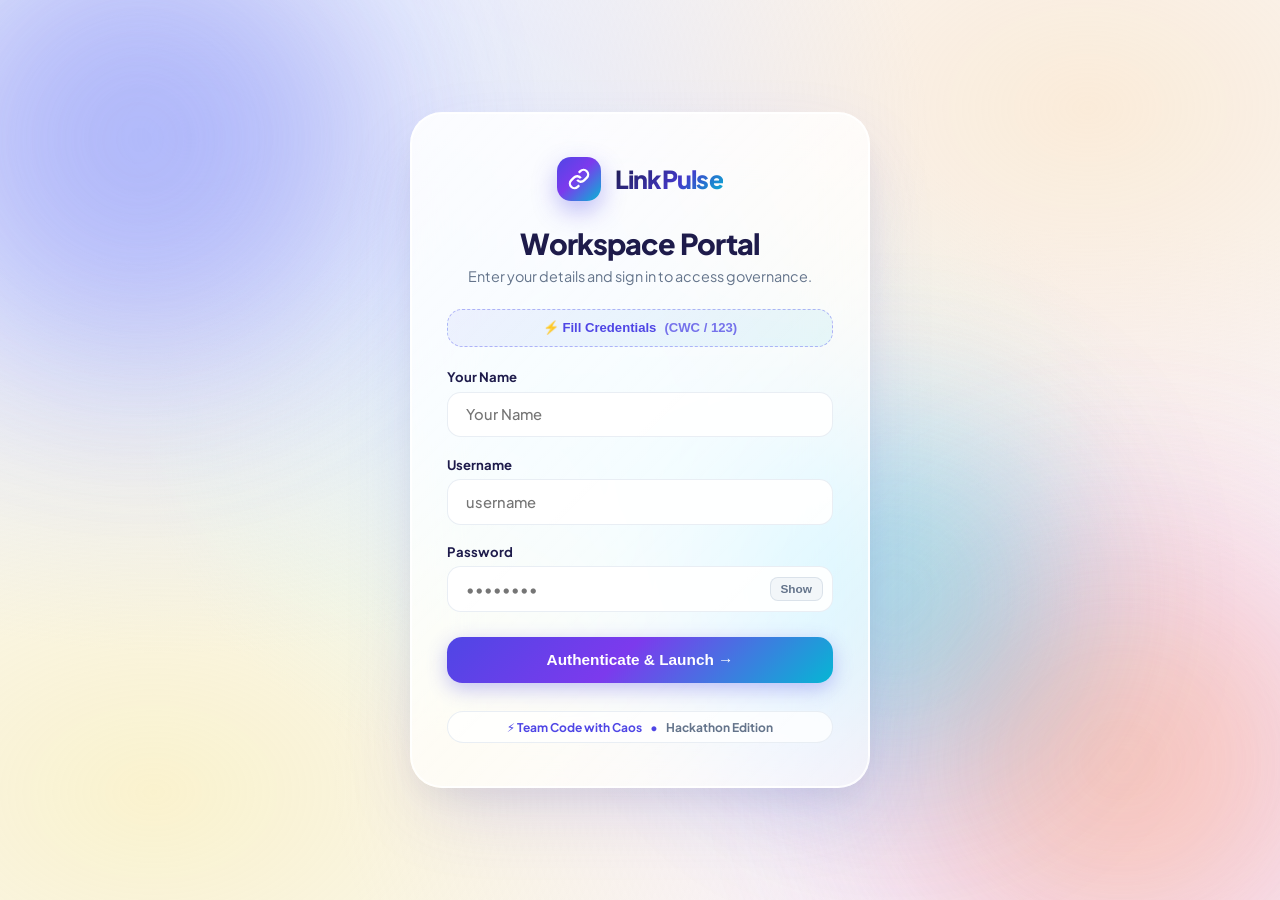
==== frontend/login.html @ be412cf8 "Add files via upload" ====
<!DOCTYPE html>
<html lang="en">
<head>
  <meta charset="UTF-8" />
  <meta name="viewport" content="width=device-width, initial-scale=1.0" />
  <title>Sign In — LinkPulse</title>
  <link rel="preconnect" href="https://fonts.googleapis.com">
  <link rel="preconnect" href="https://fonts.gstatic.com" crossorigin>
  <link href="https://fonts.googleapis.com/css2?family=Plus+Jakarta+Sans:wght@400;500;600;700;800&display=swap" rel="stylesheet">
  
  <style>
    :root {
      --font: 'Plus Jakarta Sans', system-ui, -apple-system, BlinkMacSystemFont, 'Segoe UI', Roboto, sans-serif;
      --bg-base: #f8fafc;
      --text-main: #0f172a;
      --text-title: #1e1b4b;
      --text-muted: #64748b;
      --text-light: #94a3b8;
      
      /* Vibrant Gradients */
      --grad-primary: linear-gradient(135deg, #4f46e5 0%, #7c3aed 45%, #06b6d4 100%);
      --grad-primary-hover: linear-gradient(135deg, #4338ca 0%, #6d28d9 45%, #0891b2 100%);
      --grad-surface: linear-gradient(135deg, rgba(255, 255, 255, 0.88) 0%, rgba(255, 255, 255, 0.65) 100%);
      --grad-text: linear-gradient(135deg, #1e1b4b 0%, #4338ca 60%, #06b6d4 100%);
      --grad-pill: linear-gradient(135deg, rgba(99, 102, 241, 0.08) 0%, rgba(6, 182, 212, 0.08) 100%);
      
      /* Glassmorphism */
      --glass-border: rgba(255, 255, 255, 0.85);
      --glass-border-subtle: rgba(226, 232, 240, 0.75);
      --glass-shadow: 
        0 30px 80px -15px rgba(79, 70, 229, 0.18),
        0 15px 35px -5px rgba(15, 23, 42, 0.06),
        0 0 0 1px rgba(255, 255, 255, 0.9) inset;
    }

    * { 
      box-sizing: border-box; 
      margin: 0; 
      padding: 0; 
      -webkit-font-smoothing: antialiased;
    }
    
    body {
      font-family: var(--font);
      min-height: 100vh;
      min-height: 100dvh;
      display: flex;
      align-items: center;
      justify-content: center;
      background-color: var(--bg-base);
      overflow-x: hidden;
      overflow-y: auto;
      position: relative;
      padding: 1.5rem;
    }

    /* Background */
    body::before {
      content: "";
      position: fixed;
      inset: 0;
      background-image: 
        radial-gradient(at 15% 15%, rgba(199, 210, 254, 0.55) 0px, transparent 48%),
        radial-gradient(at 85% 12%, rgba(254, 215, 170, 0.42) 0px, transparent 45%),
        radial-gradient(at 50% 50%, rgba(207, 250, 254, 0.45) 0px, transparent 55%),
        radial-gradient(at 88% 85%, rgba(244, 214, 248, 0.45) 0px, transparent 50%),
        radial-gradient(at 12% 88%, rgba(253, 230, 138, 0.4) 0px, transparent 48%);
      pointer-events: none;
      z-index: 0;
    }

    /* Spheres */
    .ambient-sphere {
      position: fixed;
      border-radius: 50%;
      filter: blur(85px);
      pointer-events: none;
      z-index: 2;
      opacity: 0.7;
      transition: transform 0.3s cubic-bezier(0.16, 1, 0.3, 1);
      will-change: transform;
    }
    .sphere-1 { width: 480px; height: 480px; background: radial-gradient(circle, rgba(129, 140, 248, 0.85) 0%, rgba(99, 102, 241, 0.35) 70%, transparent 100%); top: -100px; left: -100px; }
    .sphere-2 { width: 520px; height: 520px; background: radial-gradient(circle, rgba(251, 146, 60, 0.65) 0%, rgba(244, 114, 182, 0.3) 70%, transparent 100%); bottom: -120px; right: -100px; }
    .sphere-3 { width: 380px; height: 380px; background: radial-gradient(circle, rgba(45, 212, 191, 0.7) 0%, rgba(59, 130, 246, 0.3) 70%, transparent 100%); top: 45%; left: 55%; }

    /* Glass Card */
    .login-card {
      position: relative;
      width: 100%;
      max-width: 460px;
      margin: auto;
      background: var(--grad-surface);
      backdrop-filter: blur(32px) saturate(200%);
      -webkit-backdrop-filter: blur(32px) saturate(200%);
      border: 1px solid var(--glass-border);
      border-radius: 2rem;
      box-shadow: var(--glass-shadow);
      padding: 2.75rem 2.25rem;
      z-index: 10;
      transition: transform 0.28s cubic-bezier(0.16, 1, 0.3, 1), box-shadow 0.28s cubic-bezier(0.16, 1, 0.3, 1), opacity 0.3s ease;
      overflow: hidden;
    }

    .login-card.shake {
      animation: shake 0.42s cubic-bezier(0.36, 0.07, 0.19, 0.97) both;
    }
    @keyframes shake {
      10%, 90% { transform: translate3d(-3px, 0, 0); }
      20%, 80% { transform: translate3d(5px, 0, 0); }
      30%, 50%, 70% { transform: translate3d(-7px, 0, 0); }
      40%, 60% { transform: translate3d(7px, 0, 0); }
    }

    .brand-row {
      display: flex;
      align-items: center;
      justify-content: center;
      gap: 0.85rem;
      margin-bottom: 1.5rem;
    }

    .brand-icon {
      width: 44px;
      height: 44px;
      background: var(--grad-primary);
      border-radius: 14px;
      display: flex;
      align-items: center;
      justify-content: center;
      color: #ffffff;
      box-shadow: 0 10px 24px rgba(79, 70, 229, 0.35);
    }
    .brand-icon svg { width: 22px; height: 22px; }

    .brand-title {
      font-size: 1.55rem;
      font-weight: 800;
      letter-spacing: -0.03em;
      background: var(--grad-text);
      -webkit-background-clip: text;
      -webkit-text-fill-color: transparent;
    }

    .login-title {
      font-size: 1.8rem;
      font-weight: 800;
      color: var(--text-title);
      text-align: center;
      letter-spacing: -0.03em;
    }
    
    .login-sub {
      text-align: center;
      font-size: 0.9rem;
      color: var(--text-muted);
      margin: 0.35rem 0 1.5rem;
    }

    .quick-fill-btn {
      display: inline-flex;
      align-items: center;
      justify-content: center;
      gap: 0.5rem;
      width: 100%;
      padding: 0.65rem 1rem;
      margin-bottom: 1.35rem;
      background: var(--grad-pill);
      border: 1px dashed rgba(99, 102, 241, 0.45);
      border-radius: 0.95rem;
      color: #4f46e5;
      font-size: 0.82rem;
      font-weight: 700;
      cursor: pointer;
      transition: all 0.22s ease;
    }
    .quick-fill-btn:hover {
      background: rgba(99, 102, 241, 0.12);
      border-color: #6366f1;
    }

    .field-group {
      display: flex;
      flex-direction: column;
      gap: 0.4rem;
      margin-bottom: 1.15rem;
      text-align: left;
    }
    .field-group label {
      font-size: 0.82rem;
      font-weight: 700;
      color: var(--text-title);
    }

    .glass-input {
      width: 100%;
      padding: 0.8rem 1.1rem;
      border-radius: 0.85rem;
      background: rgba(255, 255, 255, 0.92);
      border: 1.5px solid var(--glass-border-subtle);
      color: var(--text-main);
      font-size: 0.92rem;
      font-weight: 500;
      outline: none;
      font-family: inherit;
      transition: all 0.2s ease;
    }
    .glass-input:focus {
      border-color: #6366f1;
      background: #ffffff;
      box-shadow: 0 0 0 3px rgba(99, 102, 241, 0.15);
    }

    .pass-wrap { position: relative; display: flex; align-items: center; }
    .pass-wrap .glass-input { padding-right: 4.25rem; }
    .toggle-pass {
      position: absolute;
      right: 0.65rem;
      top: 50%;
      transform: translateY(-50%);
      background: rgba(241, 245, 249, 0.9);
      border: 1px solid rgba(203, 213, 225, 0.6);
      border-radius: 0.5rem;
      color: var(--text-muted);
      cursor: pointer;
      font-size: 0.74rem;
      font-weight: 700;
      padding: 0.25rem 0.6rem;
    }

    .btn-submit {
      width: 100%;
      padding: 0.9rem 1.5rem;
      border-radius: 0.95rem;
      background: var(--grad-primary);
      color: #ffffff;
      font-size: 0.96rem;
      font-weight: 700;
      border: none;
      cursor: pointer;
      box-shadow: 0 6px 20px rgba(79, 70, 229, 0.32);
      transition: all 0.25s ease;
      margin-top: 0.4rem;
    }
    .btn-submit:hover {
      background: var(--grad-primary-hover);
      transform: translateY(-2px);
      box-shadow: 0 10px 25px rgba(79, 70, 229, 0.42);
    }

    .error-box {
      background: rgba(254, 242, 242, 0.95);
      border: 1px solid rgba(252, 165, 165, 0.85);
      color: #dc2626;
      padding: 0.65rem 1rem;
      border-radius: 0.85rem;
      font-size: 0.82rem;
      font-weight: 600;
      text-align: center;
      margin-bottom: 1.15rem;
      display: none;
    }

    .hackathon-badge {
      display: flex;
      align-items: center;
      justify-content: center;
      gap: 0.5rem;
      margin-top: 1.75rem;
      padding: 0.45rem 1rem;
      border-radius: 999px;
      background: rgba(255, 255, 255, 0.75);
      border: 1px solid var(--glass-border-subtle);
      font-size: 0.75rem;
      font-weight: 700;
      color: #4f46e5;
    }
  </style>
</head>
<body>

  <div class="ambient-sphere sphere-1" id="sphere1"></div>
  <div class="ambient-sphere sphere-2" id="sphere2"></div>
  <div class="ambient-sphere sphere-3" id="sphere3"></div>

  <div class="login-card" id="loginCard">
    <div class="brand-row">
      <div class="brand-icon">
        <svg viewBox="0 0 24 24" fill="none" stroke="currentColor" stroke-width="2.5"><path d="M10 13a5 5 0 0 0 7.54.54l3-3a5 5 0 0 0-7.07-7.07l-1.72 1.71"></path><path d="M14 11a5 5 0 0 0-7.54-.54l-3 3a5 5 0 0 0 7.07 7.07l1.71-1.71"></path></svg>
      </div>
      <span class="brand-title">LinkPulse</span>
    </div>

    <h1 class="login-title">Workspace Portal</h1>
    <p class="login-sub">Enter your details and sign in to access governance.</p>

    <button type="button" class="quick-fill-btn" id="btnQuickDemo">
      <span>⚡ Fill Credentials</span>
      <span style="opacity: 0.75;">(CWC / 123)</span>
    </button>

    <div class="error-box" id="errorBox"></div>

    <form id="loginForm">
      <!-- Full Name -->
      <div class="field-group">
        <label for="inpName">Your Name</label>
        <input type="text" id="inpName" class="glass-input" placeholder="Your Name" required />
      </div>

      <div class="field-group">
        <label for="inpUser">Username</label>
        <input type="text" id="inpUser" class="glass-input" placeholder="username" required />
      </div>

      <div class="field-group">
        <label for="inpPass">Password</label>
        <div class="pass-wrap">
          <input type="password" id="inpPass" class="glass-input" placeholder="••••••••" required />
          <button type="button" class="toggle-pass" id="btnTogglePass">Show</button>
        </div>
      </div>

      <button type="submit" class="btn-submit" id="btnSubmit">
        <span id="btnText">Authenticate & Launch →</span>
      </button>
    </form>

    <div class="hackathon-badge">
      <span>⚡ Team Code with Caos</span>
      <span>•</span>
      <span style="color: #64748b;">Hackathon Edition</span>
    </div>
  </div>

  <script>
    const $ = id => document.getElementById(id);

    // Mouse effect
    document.addEventListener('mousemove', e => {
      const x = (e.clientX / window.innerWidth - 0.5) * 35;
      const y = (e.clientY / window.innerHeight - 0.5) * 35;
      $('sphere1').style.transform = `translate(${x}px, ${y}px)`;
      $('sphere2').style.transform = `translate(${-x}px, ${-y}px)`;
      $('sphere3').style.transform = `translate(${y}px, ${-x}px)`;
    });

    // Password Toggle
    $('btnTogglePass').onclick = () => {
      const isPass = $('inpPass').type === 'password';
      $('inpPass').type = isPass ? 'text' : 'password';
      $('btnTogglePass').textContent = isPass ? 'Hide' : 'Show';
    };

    // Quick Fill Button
    $('btnQuickDemo').onclick = () => {
      $('inpName').value = 'username';
      $('inpUser').value = 'CWC';
      $('inpPass').value = '123';
      $('errorBox').style.display = 'none';
    };

    // Login Submit
    $('loginForm').onsubmit = async e => {
      e.preventDefault();
      const errBox = $('errorBox');
      const submitBtn = $('btnSubmit');
      const btnText = $('btnText');
      const card = $('loginCard');

      errBox.style.display = 'none';
      submitBtn.disabled = true;
      btnText.textContent = 'Verifying credentials...';

      const enteredName = $('inpName').value.trim() || 'Admin User';

      try {
        const res = await fetch('/api/login', {
          method: 'POST',
          headers: { 'Content-Type': 'application/json' },
          body: JSON.stringify({
            username: $('inpUser').value.trim(),
            password: $('inpPass').value.trim()
          })
        });

        const json = await res.json().catch(() => null);
        if (!res.ok) throw new Error(json?.error?.message || 'Authentication failed.');

        // Save User Details & set Role Admin
        localStorage.setItem('lp_admin_name', enteredName);
        localStorage.setItem('lp_admin_role', 'Admin');

        btnText.textContent = 'Launching Workspace ✓';
        card.style.transform = 'scale(0.96)';
        card.style.opacity = '0.7';
        window.location.href = '/';
      } catch (err) {
        errBox.textContent = err.message;
        errBox.style.display = 'block';

        card.classList.remove('shake');
        void card.offsetWidth;
        card.classList.add('shake');

        submitBtn.disabled = false;
        btnText.textContent = 'Authenticate & Launch →';
      }
    };
  </script>
</body>
</html>
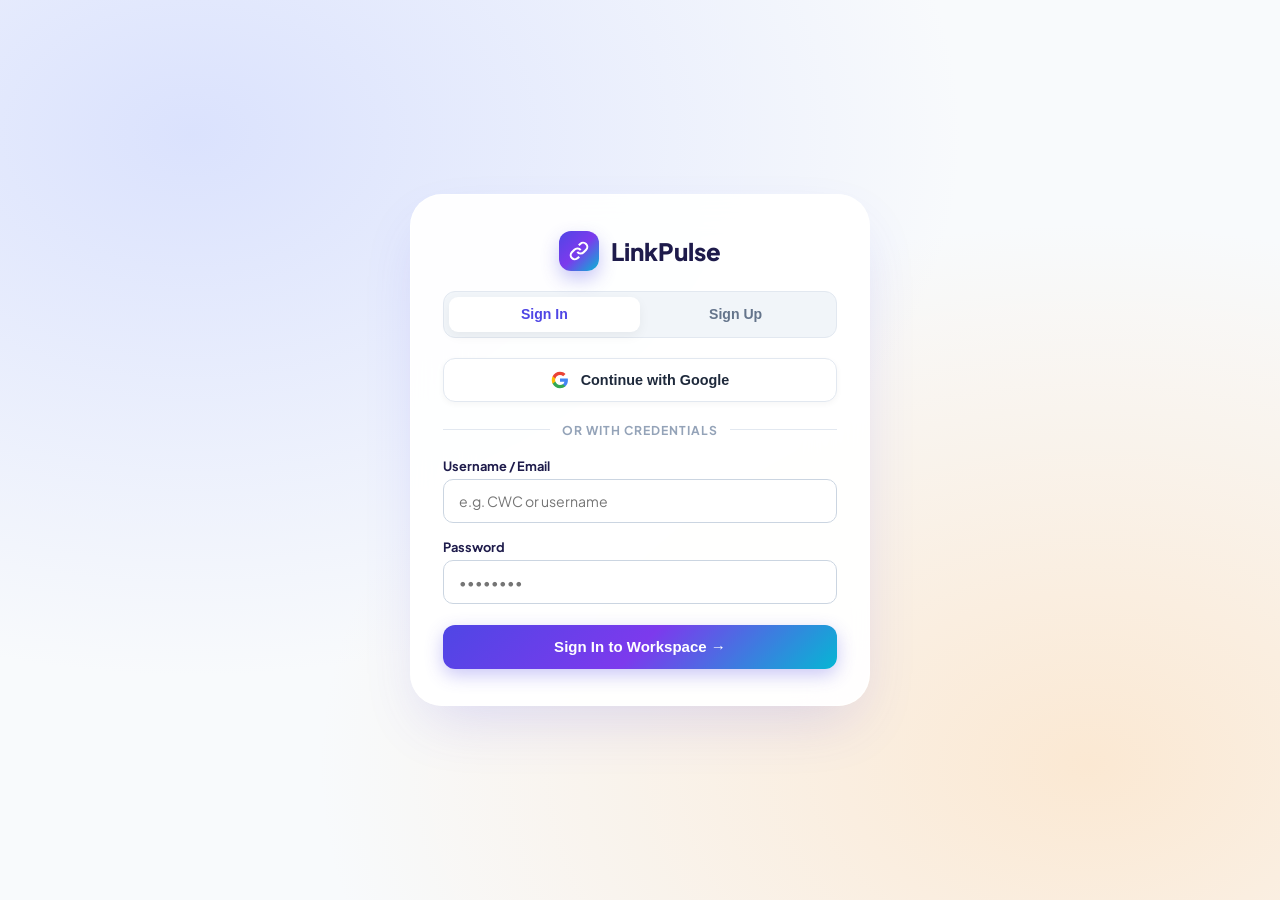
==== commit 1b26dc67: "Update login.html" ====
--- a/frontend/login.html
+++ b/frontend/login.html
@@ -3,410 +3,427 @@
 <head>
   <meta charset="UTF-8" />
   <meta name="viewport" content="width=device-width, initial-scale=1.0" />
-  <title>Sign In — LinkPulse</title>
+  <title>Portal Access — LinkPulse</title>
   <link rel="preconnect" href="https://fonts.googleapis.com">
   <link rel="preconnect" href="https://fonts.gstatic.com" crossorigin>
   <link href="https://fonts.googleapis.com/css2?family=Plus+Jakarta+Sans:wght@400;500;600;700;800&display=swap" rel="stylesheet">
   
   <style>
     :root {
-      --font: 'Plus Jakarta Sans', system-ui, -apple-system, BlinkMacSystemFont, 'Segoe UI', Roboto, sans-serif;
+      --font: 'Plus Jakarta Sans', system-ui, -apple-system, sans-serif;
       --bg-base: #f8fafc;
       --text-main: #0f172a;
       --text-title: #1e1b4b;
       --text-muted: #64748b;
-      --text-light: #94a3b8;
       
-      /* Vibrant Gradients */
-      --grad-primary: linear-gradient(135deg, #4f46e5 0%, #7c3aed 45%, #06b6d4 100%);
-      --grad-primary-hover: linear-gradient(135deg, #4338ca 0%, #6d28d9 45%, #0891b2 100%);
-      --grad-surface: linear-gradient(135deg, rgba(255, 255, 255, 0.88) 0%, rgba(255, 255, 255, 0.65) 100%);
-      --grad-text: linear-gradient(135deg, #1e1b4b 0%, #4338ca 60%, #06b6d4 100%);
-      --grad-pill: linear-gradient(135deg, rgba(99, 102, 241, 0.08) 0%, rgba(6, 182, 212, 0.08) 100%);
-      
-      /* Glassmorphism */
-      --glass-border: rgba(255, 255, 255, 0.85);
-      --glass-border-subtle: rgba(226, 232, 240, 0.75);
-      --glass-shadow: 
-        0 30px 80px -15px rgba(79, 70, 229, 0.18),
-        0 15px 35px -5px rgba(15, 23, 42, 0.06),
-        0 0 0 1px rgba(255, 255, 255, 0.9) inset;
-    }
-
-    * { 
-      box-sizing: border-box; 
-      margin: 0; 
-      padding: 0; 
-      -webkit-font-smoothing: antialiased;
-    }
+      --grad-primary: linear-gradient(135deg, #4f46e5 0%, #7c3aed 50%, #06b6d4 100%);
+      --grad-primary-hover: linear-gradient(135deg, #4338ca 0%, #6d28d9 50%, #0891b2 100%);
+      --grad-surface: rgba(255, 255, 255, 0.94);
+      --glass-border: rgba(255, 255, 255, 0.9);
+      --glass-shadow: 0 25px 60px -15px rgba(79, 70, 229, 0.18);
+    }
+
+    * { box-sizing: border-box; margin: 0; padding: 0; }
     
     body {
       font-family: var(--font);
       min-height: 100vh;
-      min-height: 100dvh;
       display: flex;
       align-items: center;
       justify-content: center;
       background-color: var(--bg-base);
-      overflow-x: hidden;
-      overflow-y: auto;
-      position: relative;
+      background-image: 
+        radial-gradient(at 15% 15%, rgba(199, 210, 254, 0.6) 0px, transparent 50%),
+        radial-gradient(at 85% 85%, rgba(254, 215, 170, 0.5) 0px, transparent 50%);
       padding: 1.5rem;
     }
 
-    /* Background */
-    body::before {
-      content: "";
-      position: fixed;
-      inset: 0;
-      background-image: 
-        radial-gradient(at 15% 15%, rgba(199, 210, 254, 0.55) 0px, transparent 48%),
-        radial-gradient(at 85% 12%, rgba(254, 215, 170, 0.42) 0px, transparent 45%),
-        radial-gradient(at 50% 50%, rgba(207, 250, 254, 0.45) 0px, transparent 55%),
-        radial-gradient(at 88% 85%, rgba(244, 214, 248, 0.45) 0px, transparent 50%),
-        radial-gradient(at 12% 88%, rgba(253, 230, 138, 0.4) 0px, transparent 48%);
-      pointer-events: none;
-      z-index: 0;
-    }
-
-    /* Spheres */
-    .ambient-sphere {
-      position: fixed;
-      border-radius: 50%;
-      filter: blur(85px);
-      pointer-events: none;
-      z-index: 2;
-      opacity: 0.7;
-      transition: transform 0.3s cubic-bezier(0.16, 1, 0.3, 1);
-      will-change: transform;
-    }
-    .sphere-1 { width: 480px; height: 480px; background: radial-gradient(circle, rgba(129, 140, 248, 0.85) 0%, rgba(99, 102, 241, 0.35) 70%, transparent 100%); top: -100px; left: -100px; }
-    .sphere-2 { width: 520px; height: 520px; background: radial-gradient(circle, rgba(251, 146, 60, 0.65) 0%, rgba(244, 114, 182, 0.3) 70%, transparent 100%); bottom: -120px; right: -100px; }
-    .sphere-3 { width: 380px; height: 380px; background: radial-gradient(circle, rgba(45, 212, 191, 0.7) 0%, rgba(59, 130, 246, 0.3) 70%, transparent 100%); top: 45%; left: 55%; }
-
-    /* Glass Card */
     .login-card {
-      position: relative;
       width: 100%;
       max-width: 460px;
-      margin: auto;
       background: var(--grad-surface);
-      backdrop-filter: blur(32px) saturate(200%);
-      -webkit-backdrop-filter: blur(32px) saturate(200%);
+      backdrop-filter: blur(28px);
       border: 1px solid var(--glass-border);
       border-radius: 2rem;
       box-shadow: var(--glass-shadow);
-      padding: 2.75rem 2.25rem;
+      padding: 2.25rem 2rem;
       z-index: 10;
-      transition: transform 0.28s cubic-bezier(0.16, 1, 0.3, 1), box-shadow 0.28s cubic-bezier(0.16, 1, 0.3, 1), opacity 0.3s ease;
-      overflow: hidden;
-    }
-
-    .login-card.shake {
-      animation: shake 0.42s cubic-bezier(0.36, 0.07, 0.19, 0.97) both;
-    }
-    @keyframes shake {
-      10%, 90% { transform: translate3d(-3px, 0, 0); }
-      20%, 80% { transform: translate3d(5px, 0, 0); }
-      30%, 50%, 70% { transform: translate3d(-7px, 0, 0); }
-      40%, 60% { transform: translate3d(7px, 0, 0); }
     }
 
     .brand-row {
       display: flex;
       align-items: center;
       justify-content: center;
-      gap: 0.85rem;
-      margin-bottom: 1.5rem;
-    }
-
+      gap: 0.75rem;
+      margin-bottom: 1.25rem;
+    }
     .brand-icon {
-      width: 44px;
-      height: 44px;
+      width: 40px;
+      height: 40px;
       background: var(--grad-primary);
-      border-radius: 14px;
+      border-radius: 12px;
       display: flex;
       align-items: center;
       justify-content: center;
-      color: #ffffff;
-      box-shadow: 0 10px 24px rgba(79, 70, 229, 0.35);
-    }
-    .brand-icon svg { width: 22px; height: 22px; }
-
+      color: #fff;
+      box-shadow: 0 8px 18px rgba(79, 70, 229, 0.3);
+    }
     .brand-title {
-      font-size: 1.55rem;
-      font-weight: 800;
-      letter-spacing: -0.03em;
-      background: var(--grad-text);
-      -webkit-background-clip: text;
-      -webkit-text-fill-color: transparent;
-    }
-
-    .login-title {
-      font-size: 1.8rem;
+      font-size: 1.5rem;
       font-weight: 800;
       color: var(--text-title);
-      text-align: center;
-      letter-spacing: -0.03em;
-    }
-    
-    .login-sub {
-      text-align: center;
-      font-size: 0.9rem;
+    }
+
+    /* Auth Switch Tabs */
+    .auth-tab-switch {
+      display: flex;
+      background: #f1f5f9;
+      padding: 0.3rem;
+      border-radius: 12px;
+      margin-bottom: 1.25rem;
+      border: 1px solid #e2e8f0;
+    }
+    .auth-tab-btn {
+      flex: 1;
+      padding: 0.6rem;
+      border: none;
+      background: transparent;
+      font-size: 0.88rem;
+      font-weight: 700;
       color: var(--text-muted);
-      margin: 0.35rem 0 1.5rem;
-    }
-
-    .quick-fill-btn {
-      display: inline-flex;
+      border-radius: 9px;
+      cursor: pointer;
+      transition: all 0.2s ease;
+    }
+    .auth-tab-btn.active {
+      background: #ffffff;
+      color: #4f46e5;
+      box-shadow: 0 4px 12px rgba(0, 0, 0, 0.05);
+    }
+
+    /* Google Button */
+    .btn-google {
+      width: 100%;
+      display: flex;
       align-items: center;
       justify-content: center;
-      gap: 0.5rem;
-      width: 100%;
-      padding: 0.65rem 1rem;
-      margin-bottom: 1.35rem;
-      background: var(--grad-pill);
-      border: 1px dashed rgba(99, 102, 241, 0.45);
-      border-radius: 0.95rem;
-      color: #4f46e5;
-      font-size: 0.82rem;
+      gap: 0.75rem;
+      padding: 0.75rem;
+      border-radius: 12px;
+      background: #ffffff;
+      border: 1.5px solid #e2e8f0;
+      color: #1e293b;
+      font-size: 0.9rem;
       font-weight: 700;
       cursor: pointer;
-      transition: all 0.22s ease;
-    }
-    .quick-fill-btn:hover {
-      background: rgba(99, 102, 241, 0.12);
-      border-color: #6366f1;
+      box-shadow: 0 2px 6px rgba(0, 0, 0, 0.04);
+      transition: all 0.2s ease;
+      margin-bottom: 1.25rem;
+    }
+    .btn-google:hover {
+      background: #f8fafc;
+      border-color: #cbd5e1;
+      transform: translateY(-1px);
+    }
+
+    .or-divider {
+      display: flex;
+      align-items: center;
+      text-align: center;
+      color: #94a3b8;
+      font-size: 0.76rem;
+      font-weight: 700;
+      text-transform: uppercase;
+      letter-spacing: 0.08em;
+      margin-bottom: 1.25rem;
+    }
+    .or-divider::before, .or-divider::after {
+      content: '';
+      flex: 1;
+      border-bottom: 1px solid #e2e8f0;
+    }
+    .or-divider span { padding: 0 0.75rem; }
+
+    .form-grid-two {
+      display: grid;
+      grid-template-columns: 1fr 1fr;
+      gap: 0.75rem;
     }
 
     .field-group {
       display: flex;
       flex-direction: column;
-      gap: 0.4rem;
-      margin-bottom: 1.15rem;
+      gap: 0.35rem;
+      margin-bottom: 0.95rem;
       text-align: left;
     }
     .field-group label {
-      font-size: 0.82rem;
+      font-size: 0.8rem;
       font-weight: 700;
       color: var(--text-title);
     }
 
     .glass-input {
       width: 100%;
-      padding: 0.8rem 1.1rem;
-      border-radius: 0.85rem;
-      background: rgba(255, 255, 255, 0.92);
-      border: 1.5px solid var(--glass-border-subtle);
+      padding: 0.75rem 0.95rem;
+      border-radius: 10px;
+      background: #ffffff;
+      border: 1.5px solid #cbd5e1;
       color: var(--text-main);
-      font-size: 0.92rem;
-      font-weight: 500;
+      font-size: 0.88rem;
+      font-family: inherit;
       outline: none;
-      font-family: inherit;
       transition: all 0.2s ease;
     }
     .glass-input:focus {
       border-color: #6366f1;
-      background: #ffffff;
       box-shadow: 0 0 0 3px rgba(99, 102, 241, 0.15);
-    }
-
-    .pass-wrap { position: relative; display: flex; align-items: center; }
-    .pass-wrap .glass-input { padding-right: 4.25rem; }
-    .toggle-pass {
-      position: absolute;
-      right: 0.65rem;
-      top: 50%;
-      transform: translateY(-50%);
-      background: rgba(241, 245, 249, 0.9);
-      border: 1px solid rgba(203, 213, 225, 0.6);
-      border-radius: 0.5rem;
-      color: var(--text-muted);
-      cursor: pointer;
-      font-size: 0.74rem;
-      font-weight: 700;
-      padding: 0.25rem 0.6rem;
     }
 
     .btn-submit {
       width: 100%;
-      padding: 0.9rem 1.5rem;
-      border-radius: 0.95rem;
+      padding: 0.85rem;
+      border-radius: 12px;
       background: var(--grad-primary);
       color: #ffffff;
-      font-size: 0.96rem;
+      font-size: 0.94rem;
       font-weight: 700;
       border: none;
       cursor: pointer;
-      box-shadow: 0 6px 20px rgba(79, 70, 229, 0.32);
-      transition: all 0.25s ease;
-      margin-top: 0.4rem;
+      box-shadow: 0 6px 18px rgba(79, 70, 229, 0.3);
+      transition: all 0.2s ease;
+      margin-top: 0.35rem;
     }
     .btn-submit:hover {
       background: var(--grad-primary-hover);
-      transform: translateY(-2px);
-      box-shadow: 0 10px 25px rgba(79, 70, 229, 0.42);
+      transform: translateY(-1px);
     }
 
     .error-box {
-      background: rgba(254, 242, 242, 0.95);
-      border: 1px solid rgba(252, 165, 165, 0.85);
+      background: #fee2e2;
+      border: 1px solid #fca5a5;
       color: #dc2626;
-      padding: 0.65rem 1rem;
-      border-radius: 0.85rem;
+      padding: 0.65rem;
+      border-radius: 10px;
       font-size: 0.82rem;
       font-weight: 600;
       text-align: center;
-      margin-bottom: 1.15rem;
+      margin-bottom: 1rem;
       display: none;
-    }
-
-    .hackathon-badge {
-      display: flex;
-      align-items: center;
-      justify-content: center;
-      gap: 0.5rem;
-      margin-top: 1.75rem;
-      padding: 0.45rem 1rem;
-      border-radius: 999px;
-      background: rgba(255, 255, 255, 0.75);
-      border: 1px solid var(--glass-border-subtle);
-      font-size: 0.75rem;
-      font-weight: 700;
-      color: #4f46e5;
     }
   </style>
 </head>
 <body>
 
-  <div class="ambient-sphere sphere-1" id="sphere1"></div>
-  <div class="ambient-sphere sphere-2" id="sphere2"></div>
-  <div class="ambient-sphere sphere-3" id="sphere3"></div>
-
-  <div class="login-card" id="loginCard">
+  <div class="login-card">
     <div class="brand-row">
       <div class="brand-icon">
-        <svg viewBox="0 0 24 24" fill="none" stroke="currentColor" stroke-width="2.5"><path d="M10 13a5 5 0 0 0 7.54.54l3-3a5 5 0 0 0-7.07-7.07l-1.72 1.71"></path><path d="M14 11a5 5 0 0 0-7.54-.54l-3 3a5 5 0 0 0 7.07 7.07l1.71-1.71"></path></svg>
+        <svg viewBox="0 0 24 24" width="20" height="20" fill="none" stroke="currentColor" stroke-width="2.5"><path d="M10 13a5 5 0 0 0 7.54.54l3-3a5 5 0 0 0-7.07-7.07l-1.72 1.71"></path><path d="M14 11a5 5 0 0 0-7.54-.54l-3 3a5 5 0 0 0 7.07 7.07l1.71-1.71"></path></svg>
       </div>
       <span class="brand-title">LinkPulse</span>
     </div>
 
-    <h1 class="login-title">Workspace Portal</h1>
-    <p class="login-sub">Enter your details and sign in to access governance.</p>
-
-    <button type="button" class="quick-fill-btn" id="btnQuickDemo">
-      <span>⚡ Fill Credentials</span>
-      <span style="opacity: 0.75;">(CWC / 123)</span>
+    <!-- Selector Tabs -->
+    <div class="auth-tab-switch">
+      <button type="button" class="auth-tab-btn active" id="tabSignIn">Sign In</button>
+      <button type="button" class="auth-tab-btn" id="tabSignUp">Sign Up</button>
+    </div>
+
+    <!-- Google OAuth Button -->
+    <button type="button" class="btn-google" id="btnGoogleAuth">
+      <svg width="18" height="18" viewBox="0 0 24 24">
+        <path fill="#4285F4" d="M22.56 12.25c0-.78-.07-1.53-.2-2.25H12v4.26h5.92c-.26 1.37-1.04 2.53-2.21 3.31v2.77h3.57c2.08-1.92 3.28-4.74 3.28-8.09z"/>
+        <path fill="#34A853" d="M12 23c2.97 0 5.46-.98 7.28-2.66l-3.57-2.77c-.98.66-2.23 1.06-3.71 1.06-2.86 0-5.29-1.93-6.16-4.53H2.18v2.84C3.99 20.53 7.7 23 12 23z"/>
+        <path fill="#FBBC05" d="M5.84 14.09c-.22-.66-.35-1.36-.35-2.09s.13-1.43.35-2.09V7.06H2.18C1.43 8.55 1 10.22 1 12s.43 3.45 1.18 4.94l2.85-2.22.81-.63z"/>
+        <path fill="#EA4335" d="M12 5.38c1.62 0 3.06.56 4.21 1.64l3.15-3.15C17.45 2.09 14.97 1 12 1 7.7 1 3.99 3.47 2.18 7.06l3.66 2.84c.87-2.6 3.3-4.52 6.16-4.52z"/>
+      </svg>
+      <span id="googleBtnText">Continue with Google</span>
     </button>
 
+    <div class="or-divider"><span>or with credentials</span></div>
+
     <div class="error-box" id="errorBox"></div>
 
-    <form id="loginForm">
-      <!-- Full Name -->
+    <!-- Sign In -->
+    <form id="signInForm">
       <div class="field-group">
-        <label for="inpName">Your Name</label>
-        <input type="text" id="inpName" class="glass-input" placeholder="Your Name" required />
+        <label for="inpLoginUser">Username / Email</label>
+        <input type="text" id="inpLoginUser" class="glass-input" placeholder="e.g. CWC or username" required />
       </div>
 
       <div class="field-group">
-        <label for="inpUser">Username</label>
-        <input type="text" id="inpUser" class="glass-input" placeholder="username" required />
-      </div>
-
+        <label for="inpLoginPass">Password</label>
+        <input type="password" id="inpLoginPass" class="glass-input" placeholder="••••••••" required />
+      </div>
+
+      <button type="submit" class="btn-submit" id="btnSignInSubmit">Sign In to Workspace →</button>
+    </form>
+
+    <!-- Sign Up -->
+    <form id="signUpForm" style="display: none;">
       <div class="field-group">
-        <label for="inpPass">Password</label>
-        <div class="pass-wrap">
-          <input type="password" id="inpPass" class="glass-input" placeholder="••••••••" required />
-          <button type="button" class="toggle-pass" id="btnTogglePass">Show</button>
+        <label for="inpRegName">Full Name *</label>
+        <input type="text" id="inpRegName" class="glass-input" placeholder="e.g. ABC" required />
+      </div>
+
+      <div class="form-grid-two">
+        <div class="field-group">
+          <label for="inpRegUser">Username *</label>
+          <input type="text" id="inpRegUser" class="glass-input" placeholder="e.g. abc" required />
         </div>
-      </div>
-
-      <button type="submit" class="btn-submit" id="btnSubmit">
-        <span id="btnText">Authenticate & Launch →</span>
-      </button>
+        <div class="field-group">
+          <label for="inpRegAge">Age</label>
+          <input type="number" id="inpRegAge" min="12" max="100" class="glass-input" placeholder="e.g. 21" />
+        </div>
+      </div>
+
+      <div class="form-grid-two">
+        <div class="field-group">
+          <label for="inpRegCountry">Country</label>
+          <select id="inpRegCountry" class="glass-input">
+            <option value="India">🇮🇳 India</option>
+            <option value="United States">🇺🇸 United States</option>
+            <option value="United Kingdom">🇬🇧 United Kingdom</option>
+            <option value="Canada">🇨🇦 Canada</option>
+            <option value="Germany">🇩🇪 Germany</option>
+            <option value="Singapore">🇸🇬 Singapore</option>
+          </select>
+        </div>
+        <div class="field-group">
+          <label for="inpRegRole">Role</label>
+          <input type="text" id="inpRegRole" class="glass-input" placeholder="e.g. Growth Lead" value="Member" />
+        </div>
+      </div>
+
+      <div class="field-group">
+        <label for="inpRegPass">Password *</label>
+        <input type="password" id="inpRegPass" class="glass-input" placeholder="Minimum 3 characters" required />
+      </div>
+
+      <button type="submit" class="btn-submit" id="btnSignUpSubmit">Create Account & Enter →</button>
     </form>
-
-    <div class="hackathon-badge">
-      <span>⚡ Team Code with Caos</span>
-      <span>•</span>
-      <span style="color: #64748b;">Hackathon Edition</span>
-    </div>
   </div>
 
   <script>
     const $ = id => document.getElementById(id);
-
-    // Mouse effect
-    document.addEventListener('mousemove', e => {
-      const x = (e.clientX / window.innerWidth - 0.5) * 35;
-      const y = (e.clientY / window.innerHeight - 0.5) * 35;
-      $('sphere1').style.transform = `translate(${x}px, ${y}px)`;
-      $('sphere2').style.transform = `translate(${-x}px, ${-y}px)`;
-      $('sphere3').style.transform = `translate(${y}px, ${-x}px)`;
-    });
-
-    // Password Toggle
-    $('btnTogglePass').onclick = () => {
-      const isPass = $('inpPass').type === 'password';
-      $('inpPass').type = isPass ? 'text' : 'password';
-      $('btnTogglePass').textContent = isPass ? 'Hide' : 'Show';
-    };
-
-    // Quick Fill Button
-    $('btnQuickDemo').onclick = () => {
-      $('inpName').value = 'username';
-      $('inpUser').value = 'CWC';
-      $('inpPass').value = '123';
+    let activeTab = 'signin';
+
+    // Tab Switcher
+    $('tabSignIn').onclick = () => {
+      activeTab = 'signin';
+      $('tabSignIn').classList.add('active');
+      $('tabSignUp').classList.remove('active');
+      $('signInForm').style.display = 'block';
+      $('signUpForm').style.display = 'none';
+      $('googleBtnText').textContent = 'Sign in with Google';
       $('errorBox').style.display = 'none';
     };
 
-    // Login Submit
-    $('loginForm').onsubmit = async e => {
+    $('tabSignUp').onclick = () => {
+      activeTab = 'signup';
+      $('tabSignUp').classList.add('active');
+      $('tabSignIn').classList.remove('active');
+      $('signUpForm').style.display = 'block';
+      $('signInForm').style.display = 'none';
+      $('googleBtnText').textContent = 'Sign up with Google';
+      $('errorBox').style.display = 'none';
+    };
+
+    // Google Sign-In
+    $('btnGoogleAuth').onclick = async () => {
+      const email = prompt("Enter your Google Account email for demo OAuth:", "demo_user@gmail.com");
+      if (!email) return;
+
+      try {
+        const res = await fetch('/api/auth/google', {
+          method: 'POST',
+          headers: { 'Content-Type': 'application/json' },
+          body: JSON.stringify({ email: email.trim(), name: email.split('@')[0] })
+        });
+        const json = await res.json();
+        if (!res.ok) throw new Error(json?.error?.message || "Google Authentication failed");
+
+        // Save Profile Info
+        localStorage.setItem('lp_admin_name', json.data.name);
+        localStorage.setItem('lp_admin_role', json.data.role);
+        localStorage.setItem('lp_admin_country', json.data.country);
+
+        window.location.href = '/';
+      } catch (err) {
+        $('errorBox').textContent = err.message;
+        $('errorBox').style.display = 'block';
+      }
+    };
+
+    // Sign In Submit
+    $('signInForm').onsubmit = async e => {
       e.preventDefault();
-      const errBox = $('errorBox');
-      const submitBtn = $('btnSubmit');
-      const btnText = $('btnText');
-      const card = $('loginCard');
-
-      errBox.style.display = 'none';
-      submitBtn.disabled = true;
-      btnText.textContent = 'Verifying credentials...';
-
-      const enteredName = $('inpName').value.trim() || 'Admin User';
+      $('errorBox').style.display = 'none';
+      $('btnSignInSubmit').disabled = true;
+      $('btnSignInSubmit').textContent = 'Verifying...';
 
       try {
         const res = await fetch('/api/login', {
           method: 'POST',
           headers: { 'Content-Type': 'application/json' },
           body: JSON.stringify({
-            username: $('inpUser').value.trim(),
-            password: $('inpPass').value.trim()
+            username: $('inpLoginUser').value.trim(),
+            password: $('inpLoginPass').value.trim()
           })
         });
 
-        const json = await res.json().catch(() => null);
-        if (!res.ok) throw new Error(json?.error?.message || 'Authentication failed.');
-
-        // Save User Details & set Role Admin
-        localStorage.setItem('lp_admin_name', enteredName);
-        localStorage.setItem('lp_admin_role', 'Admin');
-
-        btnText.textContent = 'Launching Workspace ✓';
-        card.style.transform = 'scale(0.96)';
-        card.style.opacity = '0.7';
+        const json = await res.json();
+        if (!res.ok) throw new Error(json?.error?.message || "Invalid credentials.");
+
+        localStorage.setItem('lp_admin_name', json.data.name);
+        localStorage.setItem('lp_admin_role', json.data.role);
+        localStorage.setItem('lp_admin_country', json.data.country);
+
         window.location.href = '/';
       } catch (err) {
-        errBox.textContent = err.message;
-        errBox.style.display = 'block';
-
-        card.classList.remove('shake');
-        void card.offsetWidth;
-        card.classList.add('shake');
-
-        submitBtn.disabled = false;
-        btnText.textContent = 'Authenticate & Launch →';
+        $('errorBox').textContent = err.message;
+        $('errorBox').style.display = 'block';
+        $('btnSignInSubmit').disabled = false;
+        $('btnSignInSubmit').textContent = 'Sign In to Workspace →';
+      }
+    };
+
+    // Sign Up Submit
+    $('signUpForm').onsubmit = async e => {
+      e.preventDefault();
+      $('errorBox').style.display = 'none';
+      $('btnSignUpSubmit').disabled = true;
+      $('btnSignUpSubmit').textContent = 'Creating Account...';
+
+      try {
+        const res = await fetch('/api/register', {
+          method: 'POST',
+          headers: { 'Content-Type': 'application/json' },
+          body: JSON.stringify({
+            name: $('inpRegName').value.trim(),
+            username: $('inpRegUser').value.trim(),
+            country: $('inpRegCountry').value,
+            age: $('inpRegAge').value,
+            role: $('inpRegRole').value.trim() || 'User',
+            password: $('inpRegPass').value.trim()
+          })
+        });
+
+        const json = await res.json();
+        if (!res.ok) throw new Error(json?.error?.message || "Sign up failed.");
+
+        localStorage.setItem('lp_admin_name', json.data.name);
+        localStorage.setItem('lp_admin_role', json.data.role);
+        localStorage.setItem('lp_admin_country', json.data.country);
+
+        window.location.href = '/';
+      } catch (err) {
+        $('errorBox').textContent = err.message;
+        $('errorBox').style.display = 'block';
+        $('btnSignUpSubmit').disabled = false;
+        $('btnSignUpSubmit').textContent = 'Create Account & Enter →';
       }
     };
   </script>
 </body>
-</html>+</html>
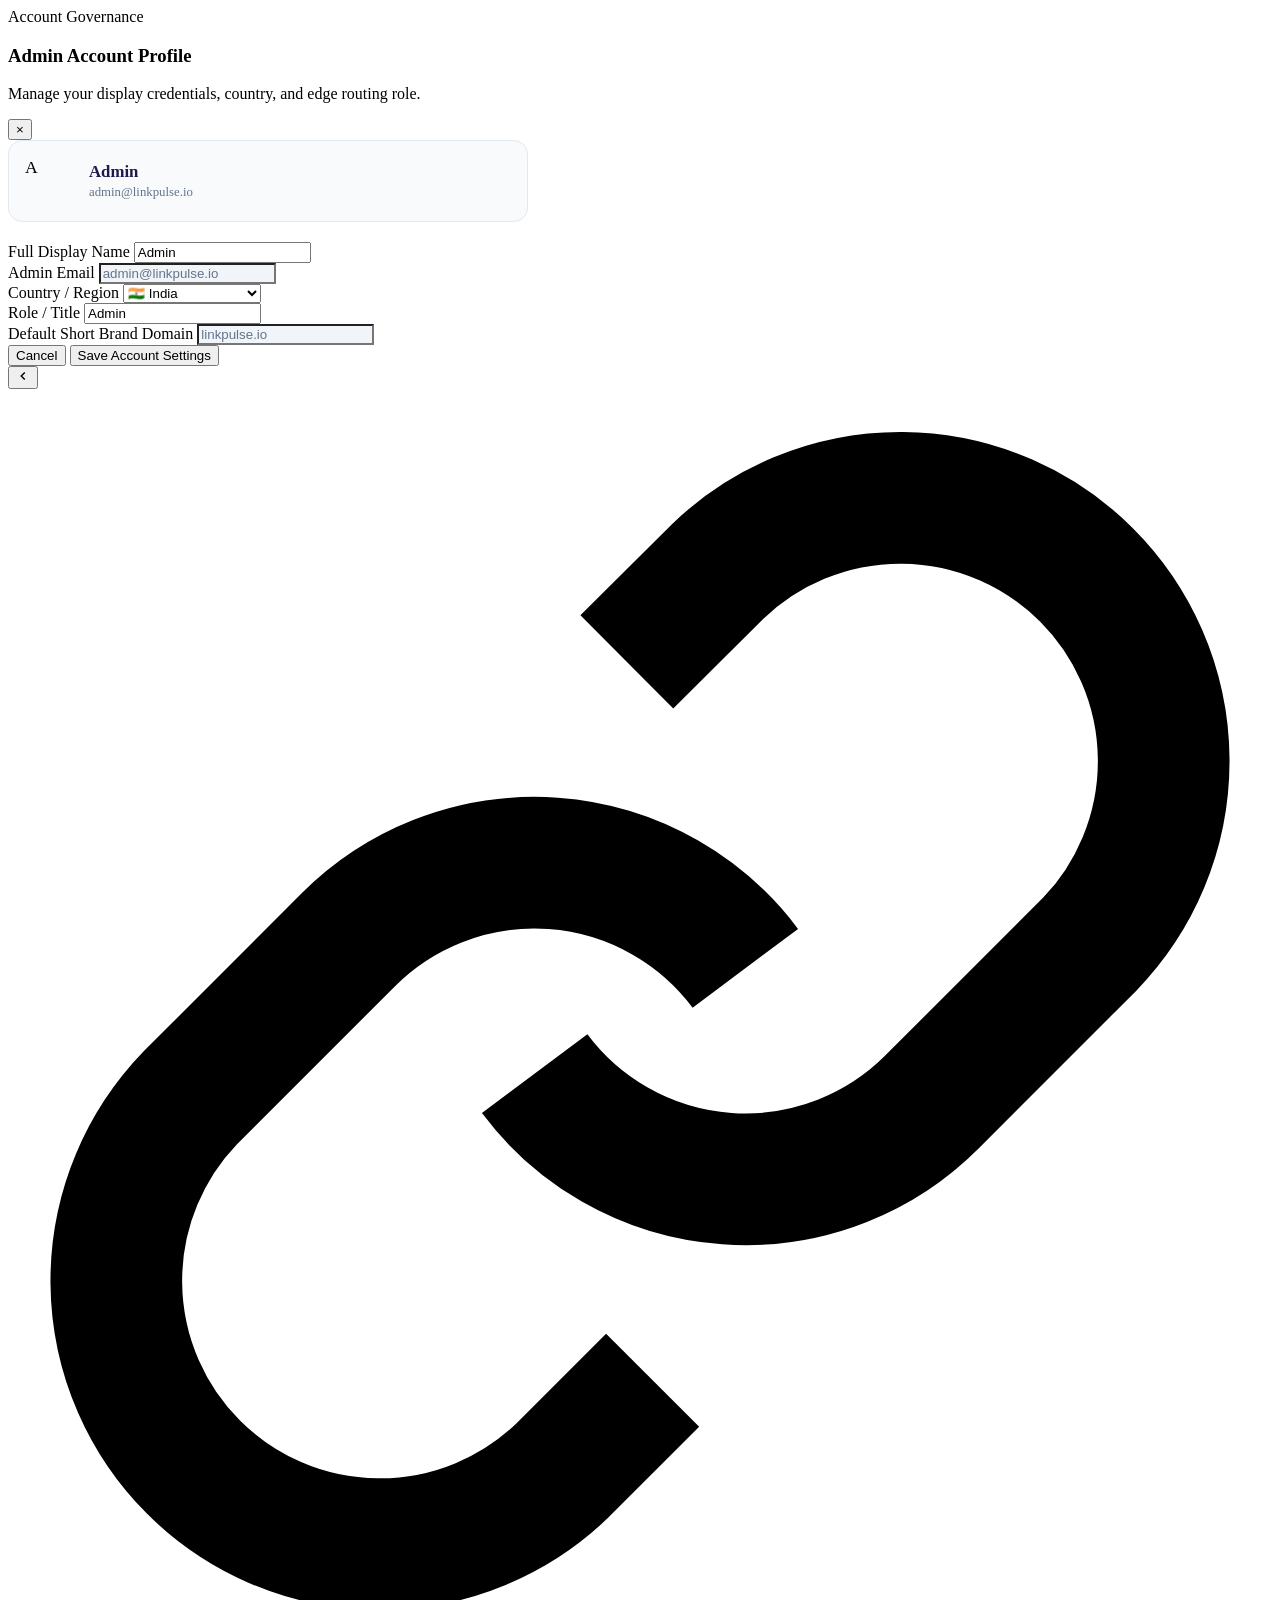
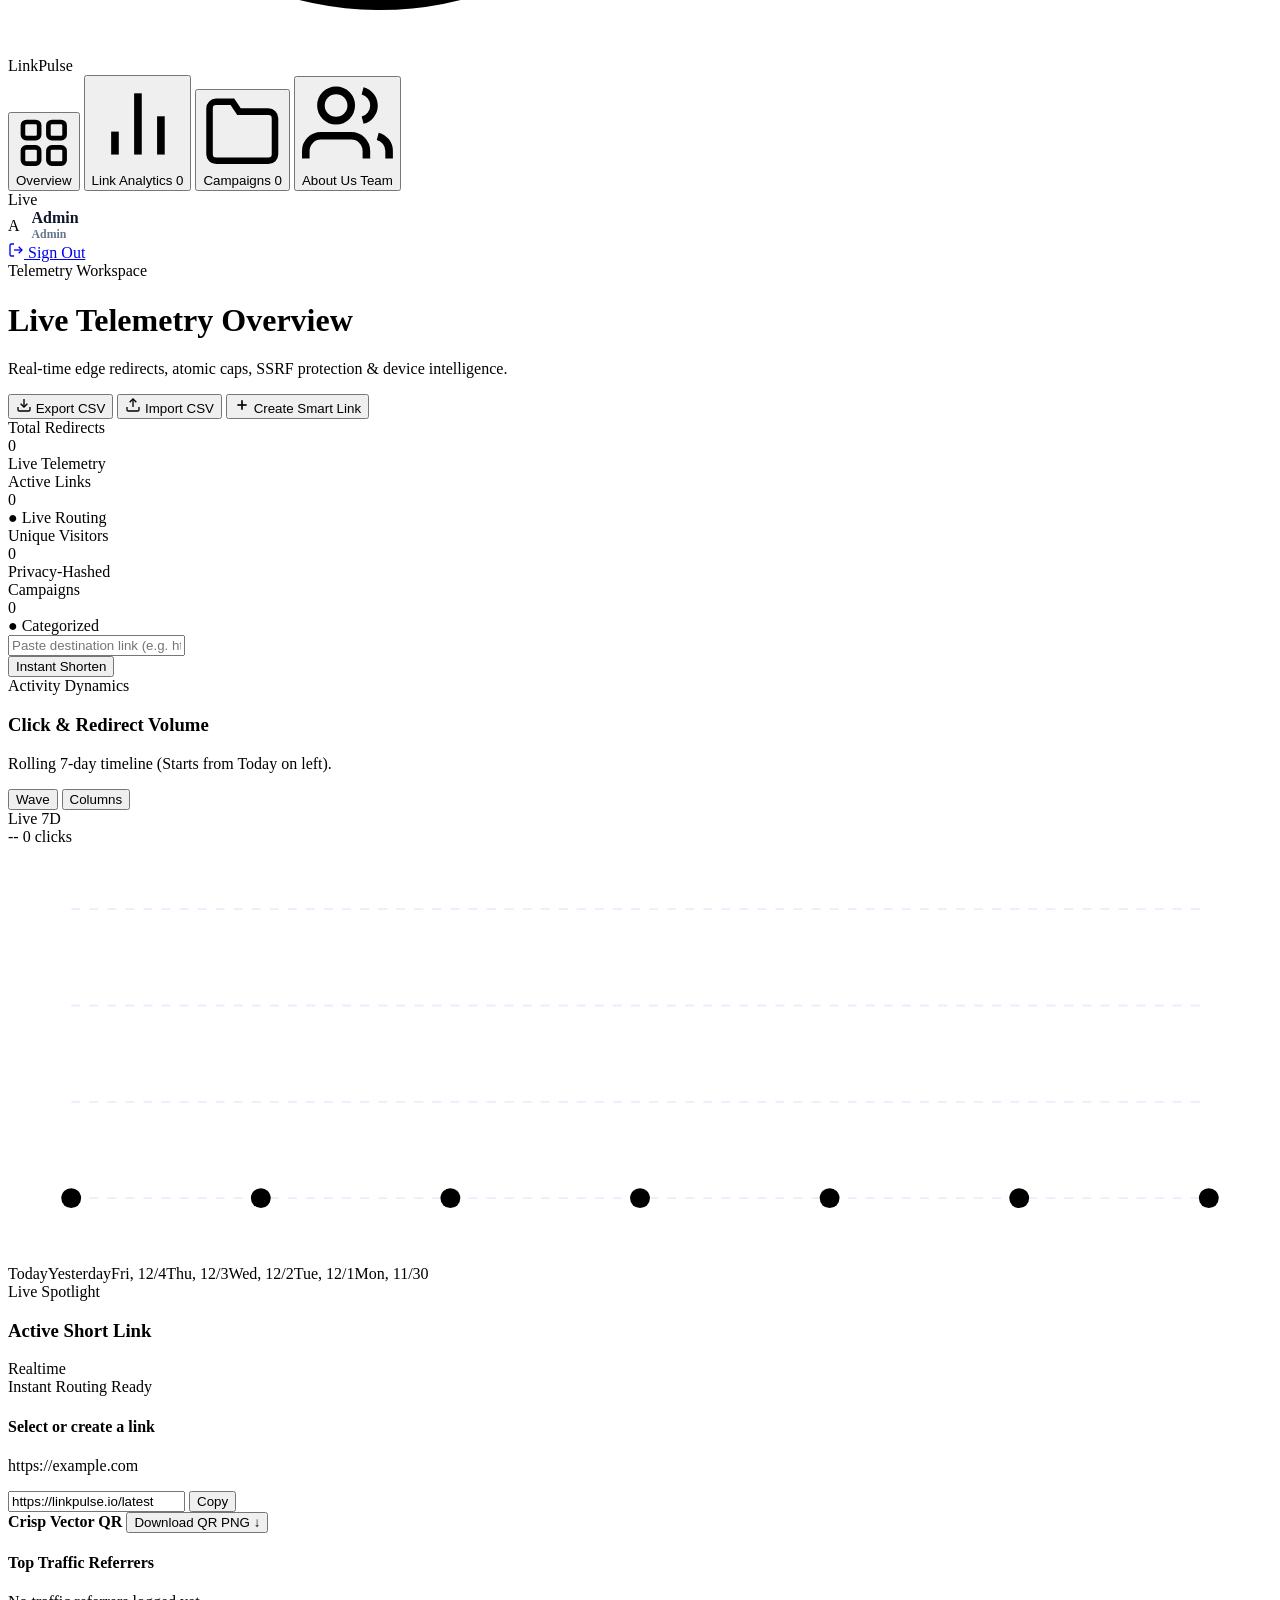
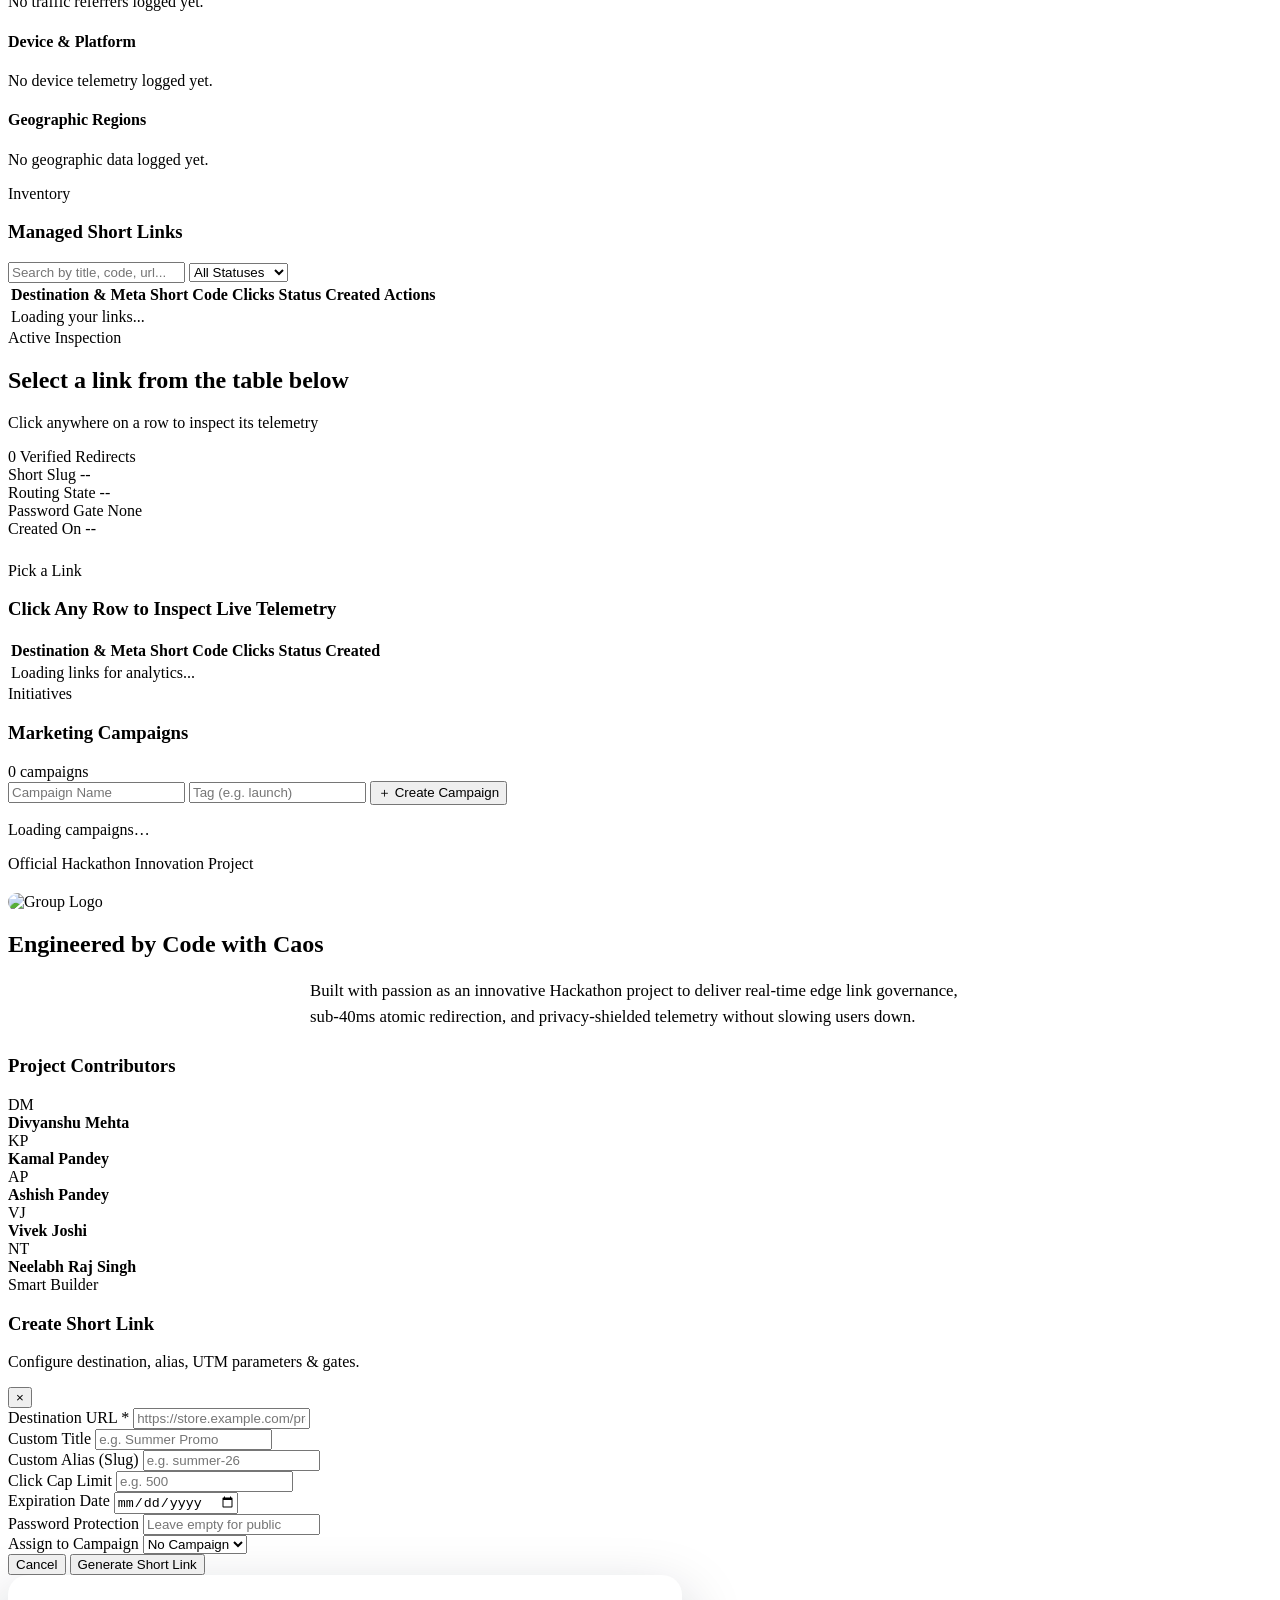
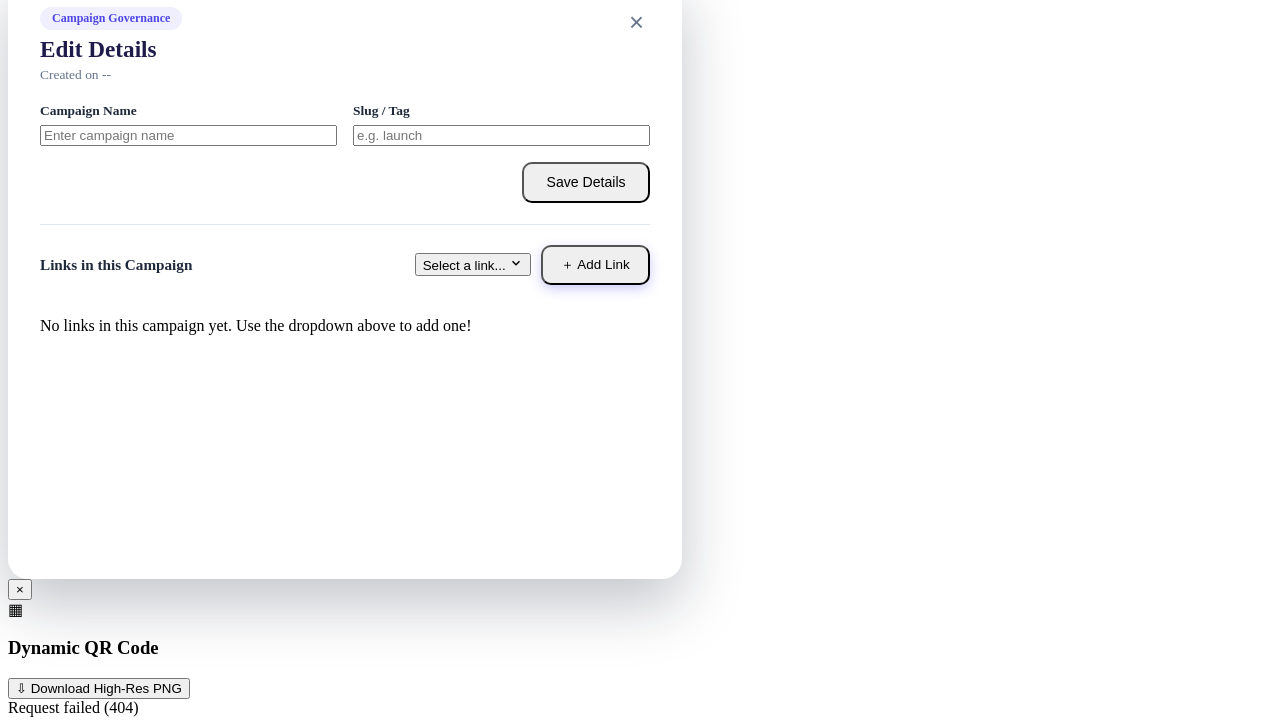
==== commit 1c75b8c8: "Update login.html" ====
--- a/frontend/login.html
+++ b/frontend/login.html
@@ -1,429 +1,1519 @@
 <!DOCTYPE html>
 <html lang="en">
+
 <head>
   <meta charset="UTF-8" />
   <meta name="viewport" content="width=device-width, initial-scale=1.0" />
-  <title>Portal Access — LinkPulse</title>
+  <title>LinkPulse</title>
+  <link rel="stylesheet" href="/style.css" />
   <link rel="preconnect" href="https://fonts.googleapis.com">
   <link rel="preconnect" href="https://fonts.gstatic.com" crossorigin>
-  <link href="https://fonts.googleapis.com/css2?family=Plus+Jakarta+Sans:wght@400;500;600;700;800&display=swap" rel="stylesheet">
-  
-  <style>
-    :root {
-      --font: 'Plus Jakarta Sans', system-ui, -apple-system, sans-serif;
-      --bg-base: #f8fafc;
-      --text-main: #0f172a;
-      --text-title: #1e1b4b;
-      --text-muted: #64748b;
+  <link href="https://fonts.googleapis.com/css2?family=Plus+Jakarta+Sans:wght@300;400;500;600;700;800&family=JetBrains+Mono:wght@400;500;600&display=swap" rel="stylesheet">
+</head>
+
+<body>
+  <div class="app-layout">
+
+    <!-- ACCOUNT DASHBOARD MODAL -->
+    <div class="drawer-backdrop" id="accountModal">
+      <div class="drawer-panel" style="max-width: 520px;">
+        <div class="drawer-header">
+          <div>
+            <span class="chip-accent">Account Governance</span>
+            <h3 class="drawer-title">Admin Account Profile</h3>
+            <p class="drawer-sub">Manage your display credentials, country, and edge routing role.</p>
+          </div>
+          <button class="btn-drawer-close" onclick="$('accountModal').classList.remove('active')">&times;</button>
+        </div>
+
+        <!-- User Header Preview -->
+        <div style="display: flex; align-items: center; gap: 1rem; padding: 1rem; background: rgba(248, 250, 252, 0.95); border: 1px solid #e2e8f0; border-radius: 14px; margin-bottom: 1.25rem;">
+          <div class="user-avatar-gradient" id="modalAccountAvatar" style="width: 48px; height: 48px; font-size: 1.1rem;">LP</div>
+          <div>
+            <strong id="modalAccountNameDisplay" style="font-size: 1.05rem; color: #1e1b4b; display: block;">Live Admin</strong>
+            <span id="modalAccountEmailDisplay" style="font-size: 0.8rem; color: #64748b;">admin@linkpulse.io</span>
+          </div>
+        </div>
+
+        <form id="accountSettingsForm" class="drawer-form-stack">
+          <div class="form-grid-two">
+            <div class="form-field-group">
+              <label for="accName">Full Display Name</label>
+              <input type="text" id="accName" class="glass-input-styled" required />
+            </div>
+            <div class="form-field-group">
+              <label for="accEmail">Admin Email</label>
+              <input type="email" id="accEmail" class="glass-input-styled" readonly style="background: #f1f5f9; color: #64748b;" />
+            </div>
+          </div>
+
+          <div class="form-grid-two">
+            <div class="form-field-group">
+              <label for="accCountry">Country / Region</label>
+              <select id="accCountry" class="glass-input-styled">
+                <option value="India">🇮🇳 India</option>
+                <option value="United States">🇺🇸 United States</option>
+                <option value="United Kingdom">🇬🇧 United Kingdom</option>
+                <option value="Canada">🇨🇦 Canada</option>
+                <option value="Germany">🇩🇪 Germany</option>
+                <option value="France">🇫🇷 France</option>
+                <option value="Australia">🇦🇺 Australia</option>
+                <option value="Singapore">🇸🇬 Singapore</option>
+              </select>
+            </div>
+            <div class="form-field-group">
+              <label for="accRole">Role / Title</label>
+              <input type="text" id="accRole" class="glass-input-styled" placeholder="e.g. Admin" value="Admin" required />
+            </div>
+          </div>
+
+          <div class="form-field-group">
+            <label for="accDomain">Default Short Brand Domain</label>
+            <input type="text" id="accDomain" class="glass-input-styled" value="linkpulse.io" readonly style="background: #f1f5f9; color: #64748b;" />
+          </div>
+
+          <div class="drawer-bottom-actions">
+            <button type="button" class="btn-glass" onclick="$('accountModal').classList.remove('active')">Cancel</button>
+            <button type="submit" class="btn-gradient">Save Account Settings</button>
+          </div>
+        </form>
+      </div>
+    </div>
+
+    <!-- Sidebar -->
+    <aside class="sidebar" id="mainSidebar">
+      <button class="btn-edge-toggle" id="toggleSidebarBtn" title="Collapse / Expand Sidebar">
+        <svg viewBox="0 0 24 24" width="14" height="14" fill="none" stroke="currentColor" stroke-width="2.5">
+          <polyline points="15 18 9 12 15 6" />
+        </svg>
+      </button>
+
+      <div class="sidebar-brand">
+        <div class="brand-icon">
+          <svg viewBox="0 0 24 24" fill="none" stroke="currentColor" stroke-width="2.5">
+            <path d="M10 13a5 5 0 0 0 7.54.54l3-3a5 5 0 0 0-7.07-7.07l-1.72 1.71"></path>
+            <path d="M14 11a5 5 0 0 0-7.54-.54l-3 3a5 5 0 0 0 7.07 7.07l1.71-1.71"></path>
+          </svg>
+        </div>
+        <div class="brand-text-wrap">
+          <span class="brand-title">LinkPulse</span>
+        </div>
+      </div>
+
+      <nav class="sidebar-nav">
+        <button class="nav-tab active" data-tab="tab-overview" title="Overview">
+          <div class="nav-icon-box ic-azure">
+            <svg viewBox="0 0 24 24" fill="none" stroke="currentColor" stroke-width="2">
+              <rect x="3" y="3" width="7" height="7" rx="1.5" />
+              <rect x="14" y="3" width="7" height="7" rx="1.5" />
+              <rect x="14" y="14" width="7" height="7" rx="1.5" />
+              <rect x="3" y="14" width="7" height="7" rx="1.5" />
+            </svg>
+          </div>
+          <span>Overview</span>
+        </button>
+        <button class="nav-tab" data-tab="tab-details" title="Link Analytics">
+          <div class="nav-icon-box ic-amber">
+            <svg viewBox="0 0 24 24" fill="none" stroke="currentColor" stroke-width="2">
+              <line x1="18" y1="20" x2="18" y2="10" />
+              <line x1="12" y1="20" x2="12" y2="4" />
+              <line x1="6" y1="20" x2="6" y2="14" />
+            </svg>
+          </div>
+          <span>Link Analytics</span>
+          <span class="badge-pill bg-soft-blue" id="sideBadgeLinks">0</span>
+        </button>
+        <button class="nav-tab" data-tab="tab-campaigns" title="Campaigns">
+          <div class="nav-icon-box ic-emerald">
+            <svg viewBox="0 0 24 24" fill="none" stroke="currentColor" stroke-width="2">
+              <path d="M22 19a2 2 0 0 1-2 2H4a2 2 0 0 1-2-2V5a2 2 0 0 1 2-2h5l2 3h9a2 2 0 0 1 2 2z" />
+            </svg>
+          </div>
+          <span>Campaigns</span>
+          <span class="badge-pill bg-soft-emerald" id="sideBadgeCampaigns">0</span>
+        </button>
+        <button class="nav-tab" data-tab="tab-about" title="About Us">
+          <div class="nav-icon-box ic-violet">
+            <svg viewBox="0 0 24 24" fill="none" stroke="currentColor" stroke-width="2">
+              <path d="M17 21v-2a4 4 0 0 0-4-4H5a4 4 0 0 0-4 4v2"></path>
+              <circle cx="9" cy="7" r="4"></circle>
+              <path d="M23 21v-2a4 4 0 0 0-3-3.87"></path>
+              <path d="M16 3.13a4 4 0 0 1 0 7.75"></path>
+            </svg>
+          </div>
+          <span>About Us</span>
+          <span class="badge-pill bg-soft-blue">Team</span>
+        </button>
+      </nav>
+
+      <div class="sidebar-bottom">
+        <div class="status-indicator">
+          <span class="pulse-emerald"></span>
+          <span>Live</span>
+        </div>
+        <div class="user-chip" id="adminUserChip" style="cursor: pointer; display: flex; align-items: center; gap: 0.75rem;" title="Click to Edit Profile">
+          <div class="user-avatar-gradient" id="adminAvatar">AD</div>
+          <div class="user-info" style="display: flex; flex-direction: column; min-width: 0;">
+            <div style="display: flex; align-items: center; gap: 0.35rem;">
+              <span class="user-name" id="adminName" style="font-weight: 700; color: #0f172a; white-space: nowrap; overflow: hidden; text-overflow: ellipsis; max-width: 130px;">Admin</span>
+            </div>
+            <span class="user-role" id="adminRole" style="font-size: 0.74rem; font-weight: 600; color: #64748b;">Admin</span>
+          </div>
+        </div>
+        <!-- SIGN OUT BUTTON -->
+        <a href="/logout" class="sidebar-signout-btn" title="Sign out of LinkPulse">
+          <svg viewBox="0 0 24 24" width="16" height="16" fill="none" stroke="currentColor" stroke-width="2">
+            <path d="M9 21H5a2 2 0 0 1-2-2V5a2 2 0 0 1 2-2h4"></path>
+            <polyline points="16 17 21 12 16 7"></polyline>
+            <line x1="21" y1="12" x2="9" y2="12"></line>
+          </svg>
+          <span>Sign Out</span>
+        </a>
+      </div>
+    </aside>
+
+    <!-- Main Viewport -->
+    <main class="main-viewport">
+      <header class="glass-header">
+        <div class="header-left">
+          <div class="header-tag">Telemetry Workspace</div>
+          <h1 class="header-title" id="pageTitle">Live Telemetry Overview</h1>
+          <p class="header-subtitle">Real-time edge redirects, atomic caps, SSRF protection & device intelligence.</p>
+        </div>
+        <div class="header-actions">
+          <button class="btn-glass" id="exportCsvBtn">
+            <svg viewBox="0 0 24 24" width="16" height="16" fill="none" stroke="currentColor" stroke-width="2">
+              <path d="M21 15v4a2 2 0 0 1-2 2H5a2 2 0 0 1-2-2v-4" />
+              <polyline points="7 10 12 15 17 10" />
+              <line x1="12" y1="15" x2="12" y2="3" />
+            </svg>
+            <span>Export CSV</span>
+          </button>
+          <input type="file" id="csvFileInput" accept=".csv" hidden />
+          <button class="btn-glass" id="importCsvBtn">
+            <svg viewBox="0 0 24 24" width="16" height="16" fill="none" stroke="currentColor" stroke-width="2">
+              <path d="M21 15v4a2 2 0 0 1-2 2H5a2 2 0 0 1-2-2v-4" />
+              <polyline points="17 8 12 3 7 8" />
+              <line x1="12" y1="3" x2="12" y2="15" />
+            </svg>
+            <span>Import CSV</span>
+          </button>
+          <button class="btn-gradient" id="openDrawerBtn">
+            <svg viewBox="0 0 24 24" width="16" height="16" fill="none" stroke="currentColor" stroke-width="2.5">
+              <line x1="12" y1="5" x2="12" y2="19" />
+              <line x1="5" y1="12" x2="19" y2="12" />
+            </svg>
+            <span>Create Smart Link</span>
+          </button>
+        </div>
+      </header>
+
+      <!-- TAB 1: OVERVIEW -->
+      <section class="tab-pane active" id="tab-overview">
+        <!-- Stats Ribbon -->
+        <div class="stats-ribbon">
+          <div class="stat-card tint-azure">
+            <div class="stat-header"><span class="stat-title">Total Redirects</span></div>
+            <div class="stat-value text-gradient-azure" id="valTotalClicks">0</div>
+            <div class="stat-footer positive"><span class="trend-pill">Live Telemetry</span></div>
+          </div>
+          <div class="stat-card tint-violet">
+            <div class="stat-header"><span class="stat-title">Active Links</span></div>
+            <div class="stat-value text-gradient-violet" id="valActiveLinks">0</div>
+            <div class="stat-footer neutral"><span class="tag-status">● Live Routing</span></div>
+          </div>
+          <div class="stat-card tint-emerald">
+            <div class="stat-header"><span class="stat-title">Unique Visitors</span></div>
+            <div class="stat-value text-gradient-emerald" id="valUniques">0</div>
+            <div class="stat-footer positive"><span class="trend-pill">Privacy-Hashed</span></div>
+          </div>
+          <div class="stat-card tint-rose">
+            <div class="stat-header"><span class="stat-title">Campaigns</span></div>
+            <div class="stat-value text-gradient-rose" id="valCampaigns">0</div>
+            <div class="stat-footer neutral"><span class="tag-status">● Categorized</span></div>
+          </div>
+        </div>
+
+        <!-- Shorten Bar -->
+        <div class="glass-container quick-bar">
+          <div class="quick-input-group">
+            <input type="text" id="quickUrlInput" class="quick-input-field"
+              placeholder="Paste destination link (e.g. https://store.com/promo or example.com)..." />
+          </div>
+          <button class="btn-gradient" id="quickShortenBtn"><span>Instant Shorten</span></button>
+        </div>
+
+        <!-- Chart & Spotlight -->
+        <div class="dashboard-split">
+          <div class="glass-container chart-box">
+            <div class="box-head-flex">
+              <div>
+                <span class="section-tag-soft">Activity Dynamics</span>
+                <h3 class="box-title">Click & Redirect Volume</h3>
+                <p class="box-sub">Rolling 7-day timeline (Starts from Today on left).</p>
+              </div>
+              <div class="chart-action-cluster">
+                <div class="chart-toggle-switch">
+                  <button class="switch-btn active" id="btnChartSpline">Wave</button>
+                  <button class="switch-btn" id="btnChartBars">Columns</button>
+                </div>
+                <span class="chip-accent">Live 7D</span>
+              </div>
+            </div>
+
+            <div class="chart-stage" id="chartStage">
+              <div class="chart-tooltip" id="chartTooltip">
+                <span class="tooltip-date" id="ttDate">--</span>
+                <span class="tooltip-val" id="ttClicks">0 clicks</span>
+              </div>
+              <svg id="trendSvg" viewBox="0 0 700 230" preserveAspectRatio="none">
+                <defs>
+                  <linearGradient id="areaGlow" x1="0" y1="0" x2="0" y2="1">
+                    <stop offset="0%" stop-color="#6366f1" stop-opacity="0.38" />
+                    <stop offset="100%" stop-color="#a855f7" stop-opacity="0.0" />
+                  </linearGradient>
+                  <linearGradient id="barGlow" x1="0" y1="0" x2="0" y2="1">
+                    <stop offset="0%" stop-color="#818cf8" />
+                    <stop offset="100%" stop-color="#3b82f6" />
+                  </linearGradient>
+                </defs>
+                <g id="gridLinesGroup"></g>
+                <path id="chartAreaPath" fill="url(#areaGlow)" d=""></path>
+                <path id="chartLinePath" fill="none" stroke="url(#barGlow)" stroke-width="3.5" stroke-linecap="round"
+                  stroke-linejoin="round" d=""></path>
+                <g id="barsGroup"></g>
+                <g id="dotsGroup"></g>
+              </svg>
+              <div class="chart-labels-row" id="chartDateRow"></div>
+            </div>
+          </div>
+
+          <div class="glass-container spotlight-box">
+            <div class="box-head-flex">
+              <div>
+                <span class="section-tag-soft">Live Spotlight</span>
+                <h3 class="box-title">Active Short Link</h3>
+              </div>
+              <span class="chip-active">Realtime</span>
+            </div>
+            <div class="spotlight-card-preview">
+              <div class="spotlight-card-inner">
+                <div class="mock-browser-header"><span></span><span></span><span></span></div>
+                <div class="spotlight-badge">Instant Routing Ready</div>
+                <h4 class="spotlight-title" id="spotlightTitle">Select or create a link</h4>
+                <p class="spotlight-dest" id="spotlightDest">https://example.com</p>
+              </div>
+            </div>
+            <div class="spotlight-field-wrap">
+              <div class="spotlight-copy-group">
+                <input type="text" id="spotlightShortUrl" class="field-slug-input" readonly
+                  value="https://linkpulse.io/latest" />
+                <button class="btn-spotlight-copy" id="spotlightCopyBtn">Copy</button>
+              </div>
+            </div>
+            <div class="spotlight-qr-row">
+              <div id="spotlightQrBox" class="spotlight-qr-canvas"></div>
+              <div class="spotlight-qr-meta">
+                <strong>Crisp Vector QR</strong>
+                <button class="text-link-btn" id="spotlightDownloadQr">Download QR PNG ↓</button>
+              </div>
+            </div>
+          </div>
+        </div>
+
+        <!-- 3-Column Panels -->
+        <div class="breakdown-grid">
+          <div class="glass-container breakdown-card">
+            <h4 class="breakdown-title">Top Traffic Referrers</h4>
+            <div class="breakdown-items-list" id="sourceRows">
+              <p class="empty-placeholder">Awaiting traffic clicks...</p>
+            </div>
+          </div>
+          <div class="glass-container breakdown-card">
+            <h4 class="breakdown-title">Device & Platform</h4>
+            <div class="breakdown-items-list" id="deviceRows">
+              <p class="empty-placeholder">No device visits logged yet.</p>
+            </div>
+          </div>
+          <div class="glass-container breakdown-card">
+            <h4 class="breakdown-title">Geographic Regions</h4>
+            <div class="breakdown-items-list" id="countryRows">
+              <p class="empty-placeholder">Awaiting traffic clicks...</p>
+            </div>
+          </div>
+        </div>
+
+        <!-- TABLE ON OVERVIEW TAB -->
+        <div class="glass-container table-wrapper-box">
+          <div class="table-top-bar">
+            <div>
+              <span class="section-tag-soft">Inventory</span>
+              <h3 class="box-title">Managed Short Links</h3>
+            </div>
+            <div class="table-filters-row">
+              <input type="text" id="searchInput" class="search-glass-field"
+                placeholder="Search by title, code, url..." />
+              <select id="statusFilter" class="select-glass-field">
+                <option value="all">All Statuses</option>
+                <option value="active">Active Only</option>
+                <option value="disabled">Paused Only</option>
+              </select>
+            </div>
+          </div>
+
+          <div class="responsive-table-scroll">
+            <table class="glass-table">
+              <thead>
+                <tr>
+                  <th>Destination & Meta</th>
+                  <th>Short Code</th>
+                  <th>Clicks</th>
+                  <th>Status</th>
+                  <th>Created</th>
+                  <th>Actions</th>
+                </tr>
+              </thead>
+              <tbody id="linksTbody">
+                <tr>
+                  <td colspan="6" class="table-empty">Loading your links...</td>
+                </tr>
+              </tbody>
+            </table>
+          </div>
+        </div>
+      </section>
+
+      <!-- TAB 2: LINK ANALYTICS -->
+      <section class="tab-pane" id="tab-details">
+        <div class="glass-container details-hero" style="margin-bottom: 1.5rem;">
+          <div class="details-head-split">
+            <div style="min-width: 0; max-width: 70%;">
+              <span class="chip-accent">Active Inspection</span>
+              <h2 id="detTitle" class="details-heading">Select a link from the table below</h2>
+              <p id="detUrl" class="details-destination">Click anywhere on a row to inspect its telemetry</p>
+            </div>
+            <div class="details-metric-chip">
+              <span class="metric-huge" id="detClicks">0</span>
+              <span class="metric-label">Verified Redirects</span>
+            </div>
+          </div>
+
+          <div class="details-grid-cards">
+            <div class="det-card">
+              <span class="det-lbl">Short Slug</span>
+              <span class="det-val text-gradient-azure" id="detSlug">--</span>
+            </div>
+            <div class="det-card">
+              <span class="det-lbl">Routing State</span>
+              <span class="det-val text-gradient-emerald" id="detStatus">--</span>
+            </div>
+            <div class="det-card">
+              <span class="det-lbl">Password Gate</span>
+              <span class="det-val text-gradient-violet" id="detPassword">None</span>
+            </div>
+            <div class="det-card">
+              <span class="det-lbl">Created On</span>
+              <span class="det-val" id="detCreated">--</span>
+            </div>
+          </div>
+        </div>
+
+        <div class="glass-container table-wrapper-box">
+          <div class="table-top-bar">
+            <div>
+              <span class="section-tag-soft">Pick a Link</span>
+              <h3 class="box-title">Click Any Row to Inspect Live Telemetry</h3>
+            </div>
+          </div>
+
+          <div class="responsive-table-scroll">
+            <table class="glass-table">
+              <thead>
+                <tr>
+                  <th>Destination & Meta</th>
+                  <th>Short Code</th>
+                  <th>Clicks</th>
+                  <th>Status</th>
+                  <th>Created</th>
+                </tr>
+              </thead>
+              <tbody id="linksTbodyAnalytics">
+                <tr>
+                  <td colspan="5" class="table-empty">Loading links for analytics...</td>
+                </tr>
+              </tbody>
+            </table>
+          </div>
+        </div>
+      </section>
+
+      <!-- TAB 3: CAMPAIGNS -->
+      <section class="tab-pane" id="tab-campaigns">
+        <div class="glass-container campaign-box">
+          <div class="box-head-flex">
+            <div>
+              <span class="section-tag-soft">Initiatives</span>
+              <h3 class="box-title">Marketing Campaigns</h3>
+            </div>
+            <span class="badge-pill bg-soft-blue" id="campaignCount">0 campaigns</span>
+          </div>
+
+          <form id="campaignForm" class="campaign-create-form">
+            <input id="campaignName" class="glass-input-styled" maxlength="120" placeholder="Campaign Name" required />
+            <input id="campaignTag" class="glass-input-styled" maxlength="60" placeholder="Tag (e.g. launch)" />
+            <button class="btn-gradient" type="submit">＋ Create Campaign</button>
+          </form>
+
+          <div id="campaignRows" class="campaigns-grid-cards">
+            <p class="empty-placeholder">Loading campaigns…</p>
+          </div>
+        </div>
+      </section>
+
+      <!-- TAB 4: ABOUT US -->
+      <section class="tab-pane" id="tab-about">
+        <div class="glass-container about-hero-box">
+          <div class="hackathon-tag-pill">
+            <span class="pulse-emerald"></span>
+            <span>Official Hackathon Innovation Project</span>
+          </div>
+
+          <!-- GROUP LOGO -->
+          <div style="width: 100%; margin: 1.25rem 0; overflow: hidden; border-radius: 20px;">
+            <img 
+              src="/Group_Logo.png" 
+              alt="Group Logo" 
+              style="width: 100%; max-height: 200px; object-fit: cover; object-position: center; display: block; box-shadow: 0 10px 25px rgba(99, 102, 241, 0.25);" 
+            />
+          </div>
+
+          <h2 class="about-team-heading">
+            Engineered by <span class="team-gradient-txt">Code with Caos</span>
+          </h2>
+          <p style="font-size: 1.05rem; color: var(--text-body); max-width: 660px; margin: 0 auto 1.5rem; line-height: 1.6;">
+            Built with passion as an innovative Hackathon project to deliver real-time edge link governance, sub-40ms atomic
+            redirection, and privacy-shielded telemetry without slowing users down.
+          </p>
+
+          <div class="about-divider"></div>
+
+          <h3 class="members-title">Project Contributors</h3>
+
+          <div class="members-grid">
+            <div class="member-glass-card">
+              <div class="member-avatar av-1">DM</div>
+              <div class="member-meta">
+                <strong>Divyanshu Mehta</strong>
+              </div>
+            </div>
+            <div class="member-glass-card">
+              <div class="member-avatar av-2">KP</div>
+              <div class="member-meta">
+                <strong>Kamal Pandey</strong>
+              </div>
+            </div>
+            <div class="member-glass-card">
+              <div class="member-avatar av-3">AP</div>
+              <div class="member-meta">
+                <strong>Ashish Pandey</strong>
+              </div>
+            </div>
+            <div class="member-glass-card">
+              <div class="member-avatar av-4">VJ</div>
+              <div class="member-meta">
+                <strong>Vivek Joshi</strong>
+              </div>
+            </div>
+            <div class="member-glass-card">
+              <div class="member-avatar av-5">NT</div>
+              <div class="member-meta">
+                <strong>Neelabh Raj Singh</strong>
+              </div>
+            </div>
+          </div>
+        </div>
+      </section>
+
+    </main>
+  </div>
+
+  <!-- CENTERED MODAL FOR CREATE & EDIT -->
+  <div class="drawer-backdrop" id="linkDrawerBackdrop">
+    <div class="drawer-panel" id="linkDrawer">
+      <div class="drawer-header">
+        <div>
+          <span class="chip-accent" id="drawerModeTag">Smart Builder</span>
+          <h3 class="drawer-title" id="drawerTitle">Create Short Link</h3>
+          <p class="drawer-sub">Configure destination, alias, UTM parameters & gates.</p>
+        </div>
+        <button class="btn-drawer-close" id="closeDrawerBtn">&times;</button>
+      </div>
+
+      <form id="createLinkForm" class="drawer-form-stack">
+        <input type="hidden" id="editLinkId" value="" />
+
+        <div class="form-field-group">
+          <label for="inpUrl">Destination URL *</label>
+          <input type="text" id="inpUrl" class="glass-input-styled"
+            placeholder="https://store.example.com/promo or example.com" required />
+        </div>
+
+        <div class="form-grid-two">
+          <div class="form-field-group">
+            <label for="inpTitle">Custom Title</label>
+            <input type="text" id="inpTitle" class="glass-input-styled" placeholder="e.g. Summer Promo" />
+          </div>
+          <div class="form-field-group">
+            <label for="inpAlias">Custom Alias (Slug)</label>
+            <input type="text" id="inpAlias" class="glass-input-styled" placeholder="e.g. summer-26" />
+          </div>
+        </div>
+
+        <div class="form-grid-two">
+          <div class="form-field-group">
+            <label for="inpLimit">Click Cap Limit</label>
+            <input type="number" id="inpLimit" min="1" class="glass-input-styled" placeholder="e.g. 500" />
+          </div>
+          <div class="form-field-group">
+            <label for="inpExpiry">Expiration Date</label>
+            <input type="date" id="inpExpiry" class="glass-input-styled" />
+          </div>
+        </div>
+
+        <div class="form-grid-two">
+          <div class="form-field-group">
+            <label for="inpPassword">Password Protection</label>
+            <input type="password" id="inpPassword" class="glass-input-styled" placeholder="Leave empty for public" />
+          </div>
+          <div class="form-field-group">
+            <label for="inpCampaign">Assign to Campaign</label>
+            <select id="inpCampaign" class="glass-input-styled">
+              <option value="">No Campaign</option>
+            </select>
+          </div>
+        </div>
+
+        <div id="drawerErrorBox" class="drawer-error-callout" style="display: none;"></div>
+
+        <div class="drawer-bottom-actions">
+          <button type="button" class="btn-glass" id="cancelDrawerBtn">Cancel</button>
+          <button type="submit" class="btn-gradient" id="submitLinkBtn">
+            <span id="submitBtnText">Generate Short Link</span>
+          </button>
+        </div>
+      </form>
+    </div>
+  </div>
+
+  <!-- CAMPAIGN MANAGER MODAL -->
+  <div class="drawer-backdrop" id="campaignDetailsModal">
+    <div class="drawer-panel" style="max-width: 610px; min-height: 540px !important; padding: 2rem; background: #ffffff; border-radius: 20px; display: flex; flex-direction: column; box-shadow: 0 25px 60px rgba(15, 23, 42, 0.25);">
       
-      --grad-primary: linear-gradient(135deg, #4f46e5 0%, #7c3aed 50%, #06b6d4 100%);
-      --grad-primary-hover: linear-gradient(135deg, #4338ca 0%, #6d28d9 50%, #0891b2 100%);
-      --grad-surface: rgba(255, 255, 255, 0.94);
-      --glass-border: rgba(255, 255, 255, 0.9);
-      --glass-shadow: 0 25px 60px -15px rgba(79, 70, 229, 0.18);
-    }
-
-    * { box-sizing: border-box; margin: 0; padding: 0; }
-    
-    body {
-      font-family: var(--font);
-      min-height: 100vh;
-      display: flex;
-      align-items: center;
-      justify-content: center;
-      background-color: var(--bg-base);
-      background-image: 
-        radial-gradient(at 15% 15%, rgba(199, 210, 254, 0.6) 0px, transparent 50%),
-        radial-gradient(at 85% 85%, rgba(254, 215, 170, 0.5) 0px, transparent 50%);
-      padding: 1.5rem;
-    }
-
-    .login-card {
-      width: 100%;
-      max-width: 460px;
-      background: var(--grad-surface);
-      backdrop-filter: blur(28px);
-      border: 1px solid var(--glass-border);
-      border-radius: 2rem;
-      box-shadow: var(--glass-shadow);
-      padding: 2.25rem 2rem;
-      z-index: 10;
-    }
-
-    .brand-row {
-      display: flex;
-      align-items: center;
-      justify-content: center;
-      gap: 0.75rem;
-      margin-bottom: 1.25rem;
-    }
-    .brand-icon {
-      width: 40px;
-      height: 40px;
-      background: var(--grad-primary);
-      border-radius: 12px;
-      display: flex;
-      align-items: center;
-      justify-content: center;
-      color: #fff;
-      box-shadow: 0 8px 18px rgba(79, 70, 229, 0.3);
-    }
-    .brand-title {
-      font-size: 1.5rem;
-      font-weight: 800;
-      color: var(--text-title);
-    }
-
-    /* Auth Switch Tabs */
-    .auth-tab-switch {
-      display: flex;
-      background: #f1f5f9;
-      padding: 0.3rem;
-      border-radius: 12px;
-      margin-bottom: 1.25rem;
-      border: 1px solid #e2e8f0;
-    }
-    .auth-tab-btn {
-      flex: 1;
-      padding: 0.6rem;
-      border: none;
-      background: transparent;
-      font-size: 0.88rem;
-      font-weight: 700;
-      color: var(--text-muted);
-      border-radius: 9px;
-      cursor: pointer;
-      transition: all 0.2s ease;
-    }
-    .auth-tab-btn.active {
-      background: #ffffff;
-      color: #4f46e5;
-      box-shadow: 0 4px 12px rgba(0, 0, 0, 0.05);
-    }
-
-    /* Google Button */
-    .btn-google {
-      width: 100%;
-      display: flex;
-      align-items: center;
-      justify-content: center;
-      gap: 0.75rem;
-      padding: 0.75rem;
-      border-radius: 12px;
-      background: #ffffff;
-      border: 1.5px solid #e2e8f0;
-      color: #1e293b;
-      font-size: 0.9rem;
-      font-weight: 700;
-      cursor: pointer;
-      box-shadow: 0 2px 6px rgba(0, 0, 0, 0.04);
-      transition: all 0.2s ease;
-      margin-bottom: 1.25rem;
-    }
-    .btn-google:hover {
-      background: #f8fafc;
-      border-color: #cbd5e1;
-      transform: translateY(-1px);
-    }
-
-    .or-divider {
-      display: flex;
-      align-items: center;
-      text-align: center;
-      color: #94a3b8;
-      font-size: 0.76rem;
-      font-weight: 700;
-      text-transform: uppercase;
-      letter-spacing: 0.08em;
-      margin-bottom: 1.25rem;
-    }
-    .or-divider::before, .or-divider::after {
-      content: '';
-      flex: 1;
-      border-bottom: 1px solid #e2e8f0;
-    }
-    .or-divider span { padding: 0 0.75rem; }
-
-    .form-grid-two {
-      display: grid;
-      grid-template-columns: 1fr 1fr;
-      gap: 0.75rem;
-    }
-
-    .field-group {
-      display: flex;
-      flex-direction: column;
-      gap: 0.35rem;
-      margin-bottom: 0.95rem;
-      text-align: left;
-    }
-    .field-group label {
-      font-size: 0.8rem;
-      font-weight: 700;
-      color: var(--text-title);
-    }
-
-    .glass-input {
-      width: 100%;
-      padding: 0.75rem 0.95rem;
-      border-radius: 10px;
-      background: #ffffff;
-      border: 1.5px solid #cbd5e1;
-      color: var(--text-main);
-      font-size: 0.88rem;
-      font-family: inherit;
-      outline: none;
-      transition: all 0.2s ease;
-    }
-    .glass-input:focus {
-      border-color: #6366f1;
-      box-shadow: 0 0 0 3px rgba(99, 102, 241, 0.15);
-    }
-
-    .btn-submit {
-      width: 100%;
-      padding: 0.85rem;
-      border-radius: 12px;
-      background: var(--grad-primary);
-      color: #ffffff;
-      font-size: 0.94rem;
-      font-weight: 700;
-      border: none;
-      cursor: pointer;
-      box-shadow: 0 6px 18px rgba(79, 70, 229, 0.3);
-      transition: all 0.2s ease;
-      margin-top: 0.35rem;
-    }
-    .btn-submit:hover {
-      background: var(--grad-primary-hover);
-      transform: translateY(-1px);
-    }
-
-    .error-box {
-      background: #fee2e2;
-      border: 1px solid #fca5a5;
-      color: #dc2626;
-      padding: 0.65rem;
-      border-radius: 10px;
-      font-size: 0.82rem;
-      font-weight: 600;
-      text-align: center;
-      margin-bottom: 1rem;
-      display: none;
-    }
-  </style>
-</head>
-<body>
-
-  <div class="login-card">
-    <div class="brand-row">
-      <div class="brand-icon">
-        <svg viewBox="0 0 24 24" width="20" height="20" fill="none" stroke="currentColor" stroke-width="2.5"><path d="M10 13a5 5 0 0 0 7.54.54l3-3a5 5 0 0 0-7.07-7.07l-1.72 1.71"></path><path d="M14 11a5 5 0 0 0-7.54-.54l-3 3a5 5 0 0 0 7.07 7.07l1.71-1.71"></path></svg>
+      <!-- Header Section -->
+      <div class="drawer-header" style="display: flex; justify-content: space-between; align-items: flex-start; margin-bottom: 1.25rem;">
+        <div>
+          <span class="chip-accent" style="display: inline-block; background: rgba(99, 102, 241, 0.1); color: #4f46e5; padding: 0.25rem 0.75rem; border-radius: 20px; font-size: 0.75rem; font-weight: 700; margin-bottom: 0.4rem;">Campaign Governance</span>
+          <h3 class="drawer-title" id="campModalHeading" style="font-size: 1.45rem; font-weight: 800; color: #1e1b4b; margin: 0 0 0.25rem 0;">Edit Details</h3>
+          <p class="drawer-sub" id="campModalMeta" style="font-size: 0.84rem; color: #64748b; margin: 0;">Created on --</p>
+        </div>
+        <button class="btn-drawer-close" onclick="document.getElementById('campaignDetailsModal').classList.remove('active')" style="background: none; border: none; font-size: 1.6rem; color: #64748b; cursor: pointer;">&times;</button>
       </div>
-      <span class="brand-title">LinkPulse</span>
+
+      <!-- Form Section -->
+      <form id="editCampForm" style="display: flex; flex-direction: column; gap: 1rem; margin-bottom: 1.35rem;">
+        <input type="hidden" id="editCampId" />
+        
+        <div class="form-grid-two" style="display: grid; grid-template-columns: 1fr 1fr; gap: 1rem;">
+          <div class="form-field-group" style="display: flex; flex-direction: column; gap: 0.35rem;">
+            <label style="font-size: 0.84rem; font-weight: 700; color: #1e293b;">Campaign Name</label>
+            <input type="text" id="editCampName" class="glass-input-styled" placeholder="Enter campaign name" required />
+          </div>
+          <div class="form-field-group" style="display: flex; flex-direction: column; gap: 0.35rem;">
+            <label style="font-size: 0.84rem; font-weight: 700; color: #1e293b;">Slug / Tag</label>
+            <input type="text" id="editCampTag" class="glass-input-styled" placeholder="e.g. launch" required />
+          </div>
+        </div>
+        
+        <button type="submit" class="btn-gradient" style="align-self: flex-end; padding: 0.65rem 1.4rem; font-size: 0.88rem; border-radius: 10px;">Save Details</button>
+      </form>
+
+      <hr style="border: none; border-top: 1px solid #e2e8f0; margin: 0 0 1.25rem 0;" />
+
+      <!-- Links Row -->
+      <div style="display: flex; justify-content: space-between; align-items: center; gap: 0.75rem; margin-bottom: 1rem;">
+        <h4 style="font-size: 0.95rem; font-weight: 800; color: #1e293b; margin: 0; white-space: nowrap;">Links in this Campaign</h4>
+        
+        <div style="display: flex; gap: 0.6rem; align-items: center;">
+          <!-- Hidden select for API logic -->
+          <select id="selectLinkToAdd" style="display: none;"></select>
+
+          <!-- Custom Dropdown -->
+          <div class="custom-dropdown-box" id="customLinkDropdown">
+            <button type="button" class="custom-dropdown-trigger" id="customDropdownBtn">
+              <span id="customDropdownLabel">Select a link...</span>
+              <svg class="dropdown-chevron" viewBox="0 0 24 24" width="14" height="14" fill="none" stroke="currentColor" stroke-width="2.5"><polyline points="6 9 12 15 18 9"/></svg>
+            </button>
+            <div class="custom-dropdown-menu" id="customDropdownMenu"></div>
+          </div>
+
+          <button type="button" class="btn-gradient" id="btnAddLinkToCamp" style="padding: 0.55rem 1.15rem; font-size: 0.84rem; white-space: nowrap; border-radius: 10px; box-shadow: 0 4px 12px rgba(79, 70, 229, 0.28);">＋ Add Link</button>
+        </div>
+      </div>
+
+      <!-- Assigned Links -->
+      <div id="campAssignedLinksList" style="display: flex; flex-direction: column; gap: 0.65rem; min-height: 190px !important; max-height: 190px; overflow-y: auto; flex: 1;">
+        <p class="empty-placeholder">No links in this campaign yet. Use the dropdown above to add one!</p>
+      </div>
+
     </div>
-
-    <!-- Selector Tabs -->
-    <div class="auth-tab-switch">
-      <button type="button" class="auth-tab-btn active" id="tabSignIn">Sign In</button>
-      <button type="button" class="auth-tab-btn" id="tabSignUp">Sign Up</button>
+  </div>
+
+  <!-- QR CODE MODAL -->
+  <div class="modal-overlay" id="qrModal">
+    <div class="modal-glass-container">
+      <button class="modal-close-cross" id="closeQrBtn">&times;</button>
+      <div class="modal-icon-badge">▦</div>
+      <h3 class="modal-main-title">Dynamic QR Code</h3>
+      <div class="qr-canvas-wrapper">
+        <div id="qrCanvasBox"></div>
+      </div>
+      <p id="qrUrlLabel" class="qr-code-url-txt"></p>
+      <button class="btn-gradient full-w" id="downloadQrBtn">⇩ Download High-Res PNG</button>
     </div>
-
-    <!-- Google OAuth Button -->
-    <button type="button" class="btn-google" id="btnGoogleAuth">
-      <svg width="18" height="18" viewBox="0 0 24 24">
-        <path fill="#4285F4" d="M22.56 12.25c0-.78-.07-1.53-.2-2.25H12v4.26h5.92c-.26 1.37-1.04 2.53-2.21 3.31v2.77h3.57c2.08-1.92 3.28-4.74 3.28-8.09z"/>
-        <path fill="#34A853" d="M12 23c2.97 0 5.46-.98 7.28-2.66l-3.57-2.77c-.98.66-2.23 1.06-3.71 1.06-2.86 0-5.29-1.93-6.16-4.53H2.18v2.84C3.99 20.53 7.7 23 12 23z"/>
-        <path fill="#FBBC05" d="M5.84 14.09c-.22-.66-.35-1.36-.35-2.09s.13-1.43.35-2.09V7.06H2.18C1.43 8.55 1 10.22 1 12s.43 3.45 1.18 4.94l2.85-2.22.81-.63z"/>
-        <path fill="#EA4335" d="M12 5.38c1.62 0 3.06.56 4.21 1.64l3.15-3.15C17.45 2.09 14.97 1 12 1 7.7 1 3.99 3.47 2.18 7.06l3.66 2.84c.87-2.6 3.3-4.52 6.16-4.52z"/>
-      </svg>
-      <span id="googleBtnText">Continue with Google</span>
-    </button>
-
-    <div class="or-divider"><span>or with credentials</span></div>
-
-    <div class="error-box" id="errorBox"></div>
-
-    <!-- Sign In -->
-    <form id="signInForm">
-      <div class="field-group">
-        <label for="inpLoginUser">Username / Email</label>
-        <input type="text" id="inpLoginUser" class="glass-input" placeholder="e.g. CWC or username" required />
-      </div>
-
-      <div class="field-group">
-        <label for="inpLoginPass">Password</label>
-        <input type="password" id="inpLoginPass" class="glass-input" placeholder="••••••••" required />
-      </div>
-
-      <button type="submit" class="btn-submit" id="btnSignInSubmit">Sign In to Workspace →</button>
-    </form>
-
-    <!-- Sign Up -->
-    <form id="signUpForm" style="display: none;">
-      <div class="field-group">
-        <label for="inpRegName">Full Name *</label>
-        <input type="text" id="inpRegName" class="glass-input" placeholder="e.g. ABC" required />
-      </div>
-
-      <div class="form-grid-two">
-        <div class="field-group">
-          <label for="inpRegUser">Username *</label>
-          <input type="text" id="inpRegUser" class="glass-input" placeholder="e.g. abc" required />
-        </div>
-        <div class="field-group">
-          <label for="inpRegAge">Age</label>
-          <input type="number" id="inpRegAge" min="12" max="100" class="glass-input" placeholder="e.g. 21" />
-        </div>
-      </div>
-
-      <div class="form-grid-two">
-        <div class="field-group">
-          <label for="inpRegCountry">Country</label>
-          <select id="inpRegCountry" class="glass-input">
-            <option value="India">🇮🇳 India</option>
-            <option value="United States">🇺🇸 United States</option>
-            <option value="United Kingdom">🇬🇧 United Kingdom</option>
-            <option value="Canada">🇨🇦 Canada</option>
-            <option value="Germany">🇩🇪 Germany</option>
-            <option value="Singapore">🇸🇬 Singapore</option>
-          </select>
-        </div>
-        <div class="field-group">
-          <label for="inpRegRole">Role</label>
-          <input type="text" id="inpRegRole" class="glass-input" placeholder="e.g. Growth Lead" value="Member" />
-        </div>
-      </div>
-
-      <div class="field-group">
-        <label for="inpRegPass">Password *</label>
-        <input type="password" id="inpRegPass" class="glass-input" placeholder="Minimum 3 characters" required />
-      </div>
-
-      <button type="submit" class="btn-submit" id="btnSignUpSubmit">Create Account & Enter →</button>
-    </form>
   </div>
+
+  <div class="toast-bubble" id="toastBox">Notification message</div>
+  <script src="https://cdnjs.cloudflare.com/ajax/libs/qrcodejs/1.0.0/qrcode.min.js"></script>
 
   <script>
     const $ = id => document.getElementById(id);
-    let activeTab = 'signin';
-
-    // Tab Switcher
-    $('tabSignIn').onclick = () => {
-      activeTab = 'signin';
-      $('tabSignIn').classList.add('active');
-      $('tabSignUp').classList.remove('active');
-      $('signInForm').style.display = 'block';
-      $('signUpForm').style.display = 'none';
-      $('googleBtnText').textContent = 'Sign in with Google';
-      $('errorBox').style.display = 'none';
+    let cachedLinks = [];
+    let cachedCampaigns = [];
+    let activeChartType = 'spline';
+    let lastChartData = [];
+    let selectedLinkId = null;
+
+    const escapeHTML = val => String(val ?? '').replace(/[&<>"']/g, ch => ({
+      '&': '&amp;', '<': '&lt;', '>': '&gt;', '"': '&quot;', "'": '&#39;'
+    }[ch]));
+
+    $('campaignDetailsModal')?.addEventListener('click', e => {
+      if (e.target === $('campaignDetailsModal')) {
+        $('campaignDetailsModal').classList.remove('active');
+      }
+    });
+
+    $('qrModal')?.addEventListener('click', e => {
+      if (e.target === $('qrModal')) {
+        $('qrModal').classList.remove('active');
+      }
+    });
+
+    $('accountModal')?.addEventListener('click', e => {
+      if (e.target === $('accountModal')) {
+        $('accountModal').classList.remove('active');
+      }
+    });
+
+    async function api(path, opts = {}) {
+      const options = { ...opts, headers: { ...(opts.headers || {}) } };
+      if (options.body && typeof options.body === 'object' && !(options.body instanceof FormData)) {
+        options.body = JSON.stringify(options.body);
+        options.headers['Content-Type'] = 'application/json';
+      }
+      const res = await fetch(path, options);
+      const json = await res.json().catch(() => null);
+      if (!res.ok) throw new Error(json?.error?.message || `Request failed (${res.status})`);
+      return json?.data ?? json;
+    }
+
+    function toast(msg) {
+      const el = $('toastBox');
+      el.textContent = msg;
+      el.classList.add('show');
+      clearTimeout(toast.timer);
+      toast.timer = setTimeout(() => el.classList.remove('show'), 2800);
+    }
+
+    const sidebar = document.querySelector('.sidebar');
+    $('toggleSidebarBtn').onclick = () => {
+      sidebar.classList.toggle('collapsed');
     };
 
-    $('tabSignUp').onclick = () => {
-      activeTab = 'signup';
-      $('tabSignUp').classList.add('active');
-      $('tabSignIn').classList.remove('active');
-      $('signUpForm').style.display = 'block';
-      $('signInForm').style.display = 'none';
-      $('googleBtnText').textContent = 'Sign up with Google';
-      $('errorBox').style.display = 'none';
+    document.querySelectorAll('.nav-tab').forEach(btn => {
+      btn.addEventListener('click', () => {
+        document.querySelectorAll('.nav-tab').forEach(b => b.classList.remove('active'));
+        document.querySelectorAll('.tab-pane').forEach(p => p.classList.remove('active'));
+        btn.classList.add('active');
+        const target = $(btn.dataset.tab);
+        if (target) target.classList.add('active');
+        $('pageTitle').textContent = btn.querySelector('span')?.textContent || 'Dashboard';
+      });
+    });
+
+    function loadAdminProfile() {
+      const name = localStorage.getItem('lp_admin_name') || 'Admin';
+      const role = localStorage.getItem('lp_admin_role') || 'Admin';
+      const email = localStorage.getItem('lp_admin_email') || 'admin@linkpulse.io';
+      const country = localStorage.getItem('lp_admin_country') || 'India';
+
+      $('adminName').textContent = name;
+      $('adminRole').textContent = role;
+      
+      const initials = name.trim().split(' ').map(n => n[0]).join('').slice(0, 2).toUpperCase() || 'AD';
+      $('adminAvatar').textContent = initials;
+
+      $('accName').value = name;
+      $('accRole').value = role;
+      $('accEmail').value = email;
+      $('accCountry').value = country;
+      $('modalAccountAvatar').textContent = initials;
+      $('modalAccountNameDisplay').textContent = name;
+      $('modalAccountEmailDisplay').textContent = email;
+    }
+    loadAdminProfile();
+
+    async function syncAdminProfile() {
+      try {
+        const acc = await api('/api/account');
+        if (acc) {
+          if (acc.name) localStorage.setItem('lp_admin_name', acc.name);
+          if (acc.role) localStorage.setItem('lp_admin_role', acc.role);
+          if (acc.country) localStorage.setItem('lp_admin_country', acc.country);
+          if (acc.email) localStorage.setItem('lp_admin_email', acc.email);
+          loadAdminProfile();
+        }
+      } catch (err) {
+        // Silently keep localStorage cache if endpoint is offline
+      }
+    }
+    syncAdminProfile();
+
+    $('adminUserChip').onclick = () => {
+      loadAdminProfile();
+      $('accountModal').classList.add('active');
     };
 
-    // Google Sign-In
-    $('btnGoogleAuth').onclick = async () => {
-      const email = prompt("Enter your Google Account email for demo OAuth:", "demo_user@gmail.com");
-      if (!email) return;
+    $('accountSettingsForm').onsubmit = async e => {
+      e.preventDefault();
+      const name = $('accName').value.trim() || 'Admin';
+      const role = $('accRole').value.trim() || 'Admin';
+      const country = $('accCountry').value;
 
       try {
-        const res = await fetch('/api/auth/google', {
+        const updated = await api('/api/account', {
+          method: 'PATCH',
+          body: { name, role, country }
+        });
+
+        localStorage.setItem('lp_admin_name', updated.name || name);
+        localStorage.setItem('lp_admin_role', updated.role || role);
+        localStorage.setItem('lp_admin_country', updated.country || country);
+
+        loadAdminProfile();
+        $('accountModal').classList.remove('active');
+        toast('Account details saved to server!');
+      } catch (err) {
+        toast(err.message);
+      }
+    };
+
+    function sanitizeDailySeries(raw) {
+      const days = 7;
+      const result = [];
+      const map = {};
+      if (Array.isArray(raw)) {
+        raw.forEach(r => {
+          if (r && r.date) map[String(r.date).slice(0, 10)] = Number(r.clicks) || 0;
+        });
+      }
+
+      for (let i = 0; i < days; i++) {
+        const d = new Date();
+        d.setDate(d.getDate() - i);
+        
+        // Use local calendar year/month/day to prevent UTC date shifts
+        const year = d.getFullYear();
+        const month = String(d.getMonth() + 1).padStart(2, '0');
+        const day = String(d.getDate()).padStart(2, '0');
+        const iso = `${year}-${month}-${day}`;
+
+        const dayLabel = (i === 0) ? 'Today' : (i === 1 ? 'Yesterday' : d.toLocaleDateString(undefined, { weekday: 'short', month: 'numeric', day: 'numeric' }));
+        result.push({
+          date: iso,
+          label: dayLabel,
+          clicks: map[iso] !== undefined ? map[iso] : 0
+        });
+      }
+      return result;
+    }
+
+    function renderTrendChart(series) {
+      const data = sanitizeDailySeries(series);
+      lastChartData = data;
+      const w = 700, h = 230, pad = 35;
+      const maxVal = Math.max(...data.map(d => d.clicks), 5);
+
+      const grid = $('gridLinesGroup');
+      grid.replaceChildren();
+      for (let i = 0; i <= 3; i++) {
+        const y = pad + (i * (h - pad * 2) / 3);
+        const line = document.createElementNS('http://www.w3.org/2000/svg', 'line');
+        line.setAttribute('x1', pad);
+        line.setAttribute('x2', w - pad);
+        line.setAttribute('y1', y);
+        line.setAttribute('y2', y);
+        line.setAttribute('stroke', 'rgba(99, 102, 241, 0.12)');
+        line.setAttribute('stroke-dasharray', '5 5');
+        grid.appendChild(line);
+      }
+
+      const step = (w - pad * 2) / (data.length - 1);
+      const points = data.map((d, i) => {
+        const x = pad + (i * step);
+        const y = (h - pad) - ((d.clicks / maxVal) * (h - pad * 2));
+        return { x, y, clicks: d.clicks, label: d.label, date: d.date };
+      });
+
+      const barsGroup = $('barsGroup');
+      const dotsGroup = $('dotsGroup');
+      barsGroup.replaceChildren();
+      dotsGroup.replaceChildren();
+
+      if (activeChartType === 'bars') {
+        $('chartLinePath').setAttribute('d', '');
+        $('chartAreaPath').setAttribute('d', '');
+        const barW = 34;
+        points.forEach(pt => {
+          const barH = (h - pad) - pt.y;
+          const rect = document.createElementNS('http://www.w3.org/2000/svg', 'rect');
+          rect.setAttribute('x', pt.x - barW / 2);
+          rect.setAttribute('y', pt.y);
+          rect.setAttribute('width', barW);
+          rect.setAttribute('height', Math.max(5, barH));
+          rect.setAttribute('rx', 8);
+          rect.setAttribute('fill', 'url(#barGlow)');
+          rect.setAttribute('class', 'chart-bar-column');
+          rect.addEventListener('mouseenter', e => showTooltip(e, pt));
+          rect.addEventListener('mouseleave', hideTooltip);
+          barsGroup.appendChild(rect);
+        });
+      } else {
+        let d = `M ${points[0].x} ${points[0].y}`;
+        for (let i = 0; i < points.length - 1; i++) {
+          const curr = points[i];
+          const next = points[i + 1];
+          const cp1x = curr.x + (next.x - curr.x) / 2;
+          const cp1y = curr.y;
+          const cp2x = curr.x + (next.x - curr.x) / 2;
+          const cp2y = next.y;
+          d += ` C ${cp1x} ${cp1y}, ${cp2x} ${cp2y}, ${next.x} ${next.y}`;
+        }
+        $('chartLinePath').setAttribute('d', d);
+        $('chartAreaPath').setAttribute('d', `${d} L ${points[points.length - 1].x} ${h - pad} L ${points[0].x} ${h - pad} Z`);
+
+        points.forEach(pt => {
+          const circle = document.createElementNS('http://www.w3.org/2000/svg', 'circle');
+          circle.setAttribute('cx', pt.x);
+          circle.setAttribute('cy', pt.y);
+          circle.setAttribute('r', 5.5);
+          circle.setAttribute('class', 'chart-node-circle');
+          circle.addEventListener('mouseenter', e => showTooltip(e, pt));
+          circle.addEventListener('mouseleave', hideTooltip);
+          dotsGroup.appendChild(circle);
+        });
+      }
+
+      $('chartDateRow').innerHTML = data.map(d => `<span>${escapeHTML(d.label)}</span>`).join('');
+    }
+
+    function showTooltip(e, pt) {
+      const tt = $('chartTooltip');
+      $('ttDate').textContent = pt.label;
+      $('ttClicks').textContent = `${pt.clicks} redirects`;
+      tt.classList.add('visible');
+      const pctX = (pt.x / 700) * 100;
+      const pctY = (pt.y / 230) * 100;
+      tt.style.left = `${pctX}%`;
+      tt.style.top = `${pctY}%`;
+    }
+
+    function hideTooltip() { $('chartTooltip').classList.remove('visible'); }
+
+    const drawerBackdrop = $('linkDrawerBackdrop');
+
+    function openDrawer(editData = null) {
+      $('drawerErrorBox').style.display = 'none';
+      if (editData) {
+        $('drawerModeTag').textContent = 'Edit Mode';
+        $('drawerTitle').textContent = 'Update Short Link';
+        $('submitBtnText').textContent = 'Save Changes';
+        $('editLinkId').value = editData.id;
+        $('inpUrl').value = editData.original_url || '';
+        $('inpTitle').value = editData.title || '';
+        $('inpAlias').value = editData.custom_alias || editData.short_code || '';
+        $('inpAlias').disabled = true;
+        $('inpLimit').value = editData.click_limit || '';
+        $('inpExpiry').value = editData.expires_at ? String(editData.expires_at).slice(0, 10) : '';
+        $('inpCampaign').value = editData.campaign_id || '';
+        $('inpPassword').value = '';
+        $('inpPassword').placeholder = editData.has_password ? 'Leave empty to keep current password' : 'Leave empty for public';
+      } else {
+        $('drawerModeTag').textContent = 'Smart Builder';
+        $('drawerTitle').textContent = 'Create Short Link';
+        $('submitBtnText').textContent = 'Generate Short Link';
+        $('editLinkId').value = '';
+        $('createLinkForm').reset();
+        $('inpAlias').disabled = false;
+        $('inpPassword').placeholder = 'Leave empty for public';
+        $('inpCampaign').value = '';
+      }
+      drawerBackdrop.classList.add('active');
+    }
+
+    function closeDrawer() { drawerBackdrop.classList.remove('active'); }
+
+    $('openDrawerBtn').onclick = () => openDrawer(null);
+    $('closeDrawerBtn').onclick = closeDrawer;
+    $('cancelDrawerBtn').onclick = closeDrawer;
+    $('closeQrBtn').onclick = () => $('qrModal').classList.remove('active');
+
+    drawerBackdrop.addEventListener('click', e => {
+      if (e.target === drawerBackdrop) closeDrawer();
+    });
+
+    document.addEventListener('keydown', e => {
+      if (e.key === 'Escape') {
+        closeDrawer();
+        $('qrModal')?.classList.remove('active');
+        $('campaignDetailsModal')?.classList.remove('active');
+        $('accountModal')?.classList.remove('active');
+      }
+    });
+
+    $('createLinkForm').onsubmit = async e => {
+      e.preventDefault();
+      const errBox = $('drawerErrorBox');
+      errBox.style.display = 'none';
+      const btn = $('submitLinkBtn');
+      btn.disabled = true;
+
+      const editId = $('editLinkId').value;
+      const destination = $('inpUrl').value.trim();
+
+      try {
+        if (editId) {
+          const updatePayload = {
+            title: $('inpTitle').value.trim() || undefined,
+            original_url: destination,
+            click_limit: $('inpLimit').value ? Number($('inpLimit').value) : null,
+            expires_at: $('inpExpiry').value || null,
+            campaign_id: $('inpCampaign').value ? Number($('inpCampaign').value) : null
+          };
+          if ($('inpPassword').value.trim() !== '') {
+            updatePayload.password = $('inpPassword').value.trim();
+          }
+
+          await api(`/api/links/${editId}`, {
+            method: 'PATCH',
+            body: updatePayload
+          });
+          toast('Link updated successfully!');
+        } else {
+          await api('/api/links', {
+            method: 'POST',
+            body: {
+              title: $('inpTitle').value.trim() || undefined,
+              original_url: destination,
+              custom_alias: $('inpAlias').value.trim() || undefined,
+              click_limit: $('inpLimit').value ? Number($('inpLimit').value) : undefined,
+              expires_at: $('inpExpiry').value || undefined,
+              password: $('inpPassword').value || undefined,
+              campaign_id: $('inpCampaign').value || undefined
+            }
+          });
+          toast('Short link created successfully!');
+        }
+        closeDrawer();
+        await Promise.all([loadLinks(), refreshDashboard(), loadCampaigns()]);
+      } catch (err) {
+        errBox.textContent = err.message;
+        errBox.style.display = 'block';
+      } finally {
+        btn.disabled = false;
+      }
+    };
+
+    async function refreshDashboard() {
+      try {
+        const [stats, clicks, breakdown] = await Promise.all([
+          api('/api/analytics/summary').catch(() => ({})),
+          api('/api/analytics/clicks?days=7').catch(() => []),
+          api('/api/analytics/breakdown').catch(() => ({}))
+        ]);
+
+        $('valTotalClicks').textContent = Number(stats?.total_clicks || 0).toLocaleString();
+        $('valActiveLinks').textContent = Number(stats?.active_links || 0).toLocaleString();
+        $('valUniques').textContent = Number(stats?.unique_visitors || 0).toLocaleString();
+        $('valCampaigns').textContent = Number(stats?.total_campaigns || 0).toLocaleString();
+        $('sideBadgeLinks').textContent = Number(stats?.active_links || 0);
+        $('sideBadgeCampaigns').textContent = Number(stats?.total_campaigns || 0);
+
+        renderTrendChart(clicks);
+
+        const sources = breakdown?.sources || [];
+        $('sourceRows').innerHTML = sources.length ? sources.map(s => `
+          <div class="metric-progress-item">
+            <div class="progress-meta"><span>${escapeHTML(s.name)}</span><span>${Number(s.count || 0)} (${Number(s.pct || 0)}%)</span></div>
+            <div class="progress-bar-bg"><div class="progress-fill grad-azure" style="width:${Math.min(100, Math.max(0, Number(s.pct) || 0))}%"></div></div>
+          </div>`).join('') : '<p class="empty-placeholder">No traffic referrers logged yet.</p>';
+
+        const devices = breakdown?.devices || [];
+        $('deviceRows').innerHTML = devices.length ? devices.map(s => `
+          <div class="metric-progress-item">
+            <div class="progress-meta"><span>${escapeHTML(s.name)}</span><span>${Number(s.count || 0)} (${Number(s.pct || 0)}%)</span></div>
+            <div class="progress-bar-bg"><div class="progress-fill grad-violet" style="width:${Math.min(100, Math.max(0, Number(s.pct) || 0))}%"></div></div>
+          </div>`).join('') : '<p class="empty-placeholder">No device telemetry logged yet.</p>';
+
+        const countries = breakdown?.countries || [];
+        $('countryRows').innerHTML = countries.length ? countries.map(c => `
+          <div class="metric-progress-item">
+            <div class="progress-meta"><span>${escapeHTML(c.name)}</span><span>${Number(c.count || 0)} (${Number(c.pct || 0)}%)</span></div>
+            <div class="progress-bar-bg"><div class="progress-fill grad-emerald" style="width:${Math.min(100, Math.max(0, Number(c.pct) || 0))}%"></div></div>
+          </div>`).join('') : '<p class="empty-placeholder">No geographic data logged yet.</p>';
+
+      } catch (err) {
+        console.error('Dashboard error:', err);
+      }
+    }
+
+    function inspectLink(link) {
+      if (!link) {
+        $('detTitle').textContent = 'Select a link from the table below';
+        $('detUrl').textContent = 'Click anywhere on a row to inspect its telemetry';
+        $('detClicks').textContent = '0';
+        $('detSlug').textContent = '--';
+        $('detStatus').textContent = '--';
+        $('detPassword').textContent = 'None';
+        $('detCreated').textContent = '--';
+        return;
+      }
+      selectedLinkId = link.id;
+      $('detTitle').textContent = link.title || 'Untitled Link';
+      $('detUrl').textContent = link.original_url;
+      $('detClicks').textContent = Number(link.click_count || 0).toLocaleString();
+      $('detSlug').textContent = link.custom_alias || link.short_code;
+      $('detStatus').textContent = (link.status || 'active').toUpperCase();
+      $('detPassword').textContent = link.has_password ? 'Protected' : 'None';
+      $('detCreated').textContent = String(link.created_at || '').slice(0, 10);
+      renderLinks(filteredLinks());
+    }
+
+    async function loadLinks() {
+      try {
+        cachedLinks = await api('/api/links');
+        renderLinks(filteredLinks());
+        if (cachedLinks.length > 0) {
+          updateSpotlight(cachedLinks[0]);
+          if (!selectedLinkId || !cachedLinks.some(l => l.id === selectedLinkId)) {
+            inspectLink(cachedLinks[0]);
+          }
+        } else {
+          inspectLink(null);
+          $('spotlightTitle').textContent = 'Select or create a link';
+          $('spotlightDest').textContent = 'https://example.com';
+          $('spotlightShortUrl').value = 'https://linkpulse.io/latest';
+          $('spotlightQrBox').replaceChildren();
+        }
+      } catch (err) {
+        console.error('Failed to load links:', err);
+        toast(err.message);
+      }
+    }
+
+    function filteredLinks() {
+      const q = $('searchInput').value.trim().toLowerCase();
+      const status = $('statusFilter').value;
+      return cachedLinks.filter(l => {
+        const matchesQ = [l.title, l.short_code, l.custom_alias || '', l.original_url, l.campaign_name || ''].some(v => String(v).toLowerCase().includes(q));
+        const matchesStatus = (status === 'all') || (status === l.status);
+        return matchesQ && matchesStatus;
+      });
+    }
+
+    function renderLinks(links) {
+      // 1. Overview Table
+      $('linksTbody').innerHTML = links.map(l => {
+        const code = escapeHTML(l.custom_alias || l.short_code);
+        const shortUrl = escapeHTML(l.short_url);
+        const status = ['active', 'disabled', 'expired'].includes(l.status) ? l.status : 'disabled';
+        const isSelected = selectedLinkId === l.id ? 'selected-row' : '';
+
+        return `<tr class="clickable-row ${isSelected}" data-link-id="${l.id}" title="Click row to inspect">
+          <td>
+            <div class="table-link-meta">
+              <span class="table-title">${escapeHTML(l.title)} ${l.has_password ? '🔒' : ''}</span>
+              <span class="table-dest" title="${escapeHTML(l.original_url)}">${escapeHTML(l.original_url)}</span>
+            </div>
+          </td>
+          <td><a href="${shortUrl}" target="_blank" rel="noopener" class="code-link-badge">${code}</a></td>
+          <td><span class="click-number-accent">${Math.max(0, Number(l.click_count) || 0)}</span></td>
+          <td><span class="status-glass-chip ${status}">${escapeHTML(status)}</span></td>
+          <td><span class="date-stamp">${escapeHTML(String(l.created_at || '').slice(0, 10))}</span></td>
+          <td style="text-align: right;">
+            <div class="table-action-row">
+              <button class="action-icon-btn btn-simulate" data-action="test-click" data-id="${Number(l.id)}" title="Simulate 1 Click">⚡ Test</button>
+              <button class="action-icon-btn" data-action="qr" data-id="${Number(l.id)}" title="QR Code">▦</button>
+              <button class="action-icon-btn" data-action="edit" data-id="${Number(l.id)}" title="Edit Link">✎</button>
+              <button class="action-icon-btn" data-action="toggle" data-id="${Number(l.id)}">${status === 'active' ? '⏸' : '▶'}</button>
+              <button class="action-icon-btn btn-danger-action" data-action="delete" data-id="${Number(l.id)}">✕</button>
+            </div>
+          </td>
+        </tr>`;
+      }).join('') || '<tr><td colspan="6" class="table-empty">No short links found. Create one above!</td></tr>';
+
+      // 2. Link Analytics Table
+      const elAnalytics = $('linksTbodyAnalytics');
+      if (elAnalytics) {
+        elAnalytics.innerHTML = links.map(l => {
+          const code = escapeHTML(l.custom_alias || l.short_code);
+          const shortUrl = escapeHTML(l.short_url);
+          const status = ['active', 'disabled', 'expired'].includes(l.status) ? l.status : 'disabled';
+          const isSelected = selectedLinkId === l.id ? 'selected-row' : '';
+
+          return `<tr class="clickable-row ${isSelected}" data-link-id="${l.id}" title="Click row to inspect live telemetry">
+            <td>
+              <div class="table-link-meta">
+                <span class="table-title">${escapeHTML(l.title)} ${l.has_password ? '🔒' : ''}</span>
+                <span class="table-dest" title="${escapeHTML(l.original_url)}">${escapeHTML(l.original_url)}</span>
+              </div>
+            </td>
+            <td><a href="${shortUrl}" target="_blank" rel="noopener" class="code-link-badge">${code}</a></td>
+            <td><span class="click-number-accent">${Math.max(0, Number(l.click_count) || 0)}</span></td>
+            <td><span class="status-glass-chip ${status}">${escapeHTML(status)}</span></td>
+            <td><span class="date-stamp">${escapeHTML(String(l.created_at || '').slice(0, 10))}</span></td>
+          </tr>`;
+        }).join('') || '<tr><td colspan="5" class="table-empty">No short links found.</td></tr>';
+      }
+    }
+
+    function updateSpotlight(link) {
+      if (!link) return;
+      $('spotlightTitle').textContent = link.title || 'Untitled Link';
+      $('spotlightDest').textContent = link.original_url || '';
+      $('spotlightShortUrl').value = link.short_url || '';
+      $('spotlightCopyBtn').onclick = () => copyLink(link.short_url);
+      $('spotlightDownloadQr').onclick = () => downloadQr(link.custom_alias || link.short_code, '#spotlightQrBox');
+      const box = $('spotlightQrBox');
+      box.replaceChildren();
+      if (typeof QRCode !== 'undefined') new QRCode(box, { text: link.short_url, width: 84, height: 84, colorDark: '#1e1b4b', colorLight: '#ffffff' });
+    }
+
+    async function copyLink(url) {
+      try {
+        await navigator.clipboard.writeText(url);
+        toast('Link copied!');
+      } catch {
+        toast(`Copy: ${url}`);
+      }
+    }
+
+    function openQr(url, code) {
+      $('qrUrlLabel').textContent = url;
+      $('qrModal').classList.add('active');
+      const box = $('qrCanvasBox');
+      box.replaceChildren();
+      if (typeof QRCode !== 'undefined') new QRCode(box, { text: url, width: 220, height: 220, colorDark: '#0f172a', colorLight: '#ffffff' });
+      $('downloadQrBtn').onclick = () => downloadQr(code, '#qrCanvasBox');
+    }
+
+    function downloadQr(code, containerSelector = '#qrCanvasBox') {
+      const container = document.querySelector(containerSelector);
+      const canvas = container ? container.querySelector('canvas') : null;
+      if (canvas) {
+        const a = document.createElement('a');
+        a.download = `qr-${code || 'shortlink'}.png`;
+        a.href = canvas.toDataURL('image/png');
+        a.click();
+        toast('QR PNG downloaded!');
+      } else {
+        toast('Unable to locate QR canvas.');
+      }
+    }
+
+    $('quickShortenBtn').onclick = async () => {
+      const url = $('quickUrlInput').value.trim();
+      if (!url) return toast('Please enter a destination URL.');
+      try {
+        await api('/api/links', { method: 'POST', body: { original_url: url } });
+        $('quickUrlInput').value = '';
+        toast('Short link created!');
+        await Promise.all([loadLinks(), refreshDashboard()]);
+      } catch (err) {
+        toast(err.message);
+      }
+    };
+
+    $('quickUrlInput').addEventListener('keydown', e => {
+      if (e.key === 'Enter') {
+        e.preventDefault();
+        $('quickShortenBtn').click();
+      }
+    });
+
+    document.addEventListener('click', e => {
+      const row = e.target.closest('tr.clickable-row');
+      if (!row) return;
+      if (e.target.closest('[data-action]') || e.target.closest('a')) return;
+
+      const id = Number(row.dataset.linkId);
+      const link = cachedLinks.find(l => l.id === id);
+      if (link) {
+        inspectLink(link);
+        toast(`Inspecting: ${link.title || link.short_code}`);
+      }
+    });
+
+    document.addEventListener('click', async e => {
+      const btn = e.target.closest('[data-action]');
+      if (!btn) return;
+      const link = cachedLinks.find(l => Number(l.id) === Number(btn.dataset.id));
+      if (!link) return;
+
+      if (btn.dataset.action === 'qr') return openQr(link.short_url, link.custom_alias || link.short_code);
+      if (btn.dataset.action === 'edit') return openDrawer(link);
+      if (btn.dataset.action === 'test-click') {
+        try {
+          await api(`/api/links/${link.id}/simulate-click`, { method: 'POST' });
+          toast(`⚡ Simulated 1 click! Watch the graph update.`);
+          return Promise.all([loadLinks(), refreshDashboard()]);
+        } catch (err) {
+          toast(err.message);
+        }
+      }
+      if (btn.dataset.action === 'toggle') {
+        const next = link.status === 'active' ? 'disabled' : 'active';
+        await api(`/api/links/${link.id}/status`, { method: 'PATCH', body: { status: next } });
+        toast(`Link marked as ${next}`);
+        return Promise.all([loadLinks(), refreshDashboard()]);
+      }
+      if (btn.dataset.action === 'delete') {
+        if (!confirm('Are you sure you want to delete this short link?')) return;
+        await api(`/api/links/${link.id}`, { method: 'DELETE' });
+        toast('Link deleted');
+        return Promise.all([loadLinks(), refreshDashboard()]);
+      }
+    });
+
+    async function openCampaignModal(campaignId) {
+      try {
+        const res = await api(`/api/campaigns/${campaignId}/details`);
+        const { campaign, assigned_links, all_links } = res;
+
+        $('editCampId').value = campaign.id;
+        $('editCampName').value = campaign.name;
+        $('editCampTag').value = campaign.tag;
+        $('campModalHeading').textContent = 'Edit Details';
+        $('campModalMeta').textContent = `Tag: #${campaign.tag} · Created: ${String(campaign.created_at || '').slice(0, 10)}`;
+
+        const unassigned = all_links.filter(l => l.campaign_id !== campaign.id);
+        
+        $('selectLinkToAdd').innerHTML = unassigned.map(l => 
+          `<option value="${l.id}">${escapeHTML(l.title || l.custom_alias || l.short_code)}</option>`
+        ).join('') || '<option value="">All links assigned</option>';
+
+        const menu = $('customDropdownMenu');
+        menu.innerHTML = '';
+
+        if (unassigned.length > 0) {
+          $('selectLinkToAdd').value = unassigned[0].id;
+          $('customDropdownLabel').textContent = unassigned[0].title || unassigned[0].custom_alias || unassigned[0].short_code;
+
+          unassigned.forEach((link, idx) => {
+            const item = document.createElement('div');
+            item.className = `custom-dropdown-item ${idx === 0 ? 'active' : ''}`;
+            item.textContent = link.title || link.custom_alias || link.short_code;
+            item.onclick = (e) => {
+              e.stopPropagation();
+              $('selectLinkToAdd').value = link.id;
+              $('customDropdownLabel').textContent = link.title || link.custom_alias || link.short_code;
+              document.querySelectorAll('.custom-dropdown-item').forEach(el => el.classList.remove('active'));
+              item.classList.add('active');
+              $('customLinkDropdown').classList.remove('open');
+            };
+            menu.appendChild(item);
+          });
+        } else {
+          $('selectLinkToAdd').value = '';
+          $('customDropdownLabel').textContent = 'All links assigned';
+          menu.innerHTML = '<div style="padding:0.6rem;font-size:0.8rem;color:#94a3b8;text-align:center;">No available links</div>';
+        }
+
+        $('campAssignedLinksList').innerHTML = assigned_links.length ? assigned_links.map(l => `
+          <div style="display: flex; justify-content: space-between; align-items: center; padding: 0.75rem 0.95rem; background: rgba(248, 250, 252, 0.95); border: 1.5px solid #e2e8f0; border-radius: 12px;">
+            <div style="min-width: 0; max-width: 80%;">
+              <strong style="font-size: 0.9rem; color: #1e1b4b; display: block; overflow: hidden; text-overflow: ellipsis; white-space: nowrap;">${escapeHTML(l.title || l.custom_alias || l.short_code)}</strong>
+              <span style="display: block; font-size: 0.78rem; color: #64748b; overflow: hidden; text-overflow: ellipsis; white-space: nowrap;">${escapeHTML(l.original_url)} · ${l.click_count || 0} clicks</span>
+            </div>
+            <button class="action-icon-btn btn-danger-action" onclick="removeLinkFromCampaign(${campaign.id}, ${l.id})" title="Remove link from campaign" style="width:28px;height:28px;font-size:0.8rem;">✕</button>
+          </div>
+        `).join('') : '<p class="empty-placeholder">No links in this campaign yet. Use the dropdown above to add one!</p>';
+
+        $('campaignDetailsModal').classList.add('active');
+      } catch (err) {
+        toast(err.message);
+      }
+    }
+
+    // Assign Link Button
+    $('btnAddLinkToCamp').onclick = async () => {
+      const campId = Number($('editCampId').value);
+      const linkId = Number($('selectLinkToAdd').value);
+      if (!campId || !linkId) return toast('Please select an available link to add.');
+
+      try {
+        await api(`/api/campaigns/${campId}/assign-link`, {
           method: 'POST',
-          headers: { 'Content-Type': 'application/json' },
-          body: JSON.stringify({ email: email.trim(), name: email.split('@')[0] })
+          body: { link_id: linkId, action: 'add' }
         });
-        const json = await res.json();
-        if (!res.ok) throw new Error(json?.error?.message || "Google Authentication failed");
-
-        // Save Profile Info
-        localStorage.setItem('lp_admin_name', json.data.name);
-        localStorage.setItem('lp_admin_role', json.data.role);
-        localStorage.setItem('lp_admin_country', json.data.country);
-
-        window.location.href = '/';
+        toast('Link added to campaign!');
+        await openCampaignModal(campId);
+        await Promise.all([loadLinks(), loadCampaigns()]);
       } catch (err) {
-        $('errorBox').textContent = err.message;
-        $('errorBox').style.display = 'block';
+        toast(err.message);
       }
     };
 
-    // Sign In Submit
-    $('signInForm').onsubmit = async e => {
+    // Edit Campaign Form Submission
+    $('editCampForm').onsubmit = async e => {
       e.preventDefault();
-      $('errorBox').style.display = 'none';
-      $('btnSignInSubmit').disabled = true;
-      $('btnSignInSubmit').textContent = 'Verifying...';
+      const id = Number($('editCampId').value);
+      const name = $('editCampName').value.trim();
+      const tag = $('editCampTag').value.trim();
+
+      if (!id || !name) return toast('Campaign name is required.');
 
       try {
-        const res = await fetch('/api/login', {
+        await api(`/api/campaigns/${id}`, {
+          method: 'PATCH',
+          body: { name, tag }
+        });
+        toast('Campaign details updated!');
+        $('campaignDetailsModal').classList.remove('active');
+        await Promise.all([loadCampaigns(), loadLinks()]);
+      } catch (err) {
+        toast(err.message);
+      }
+    };
+
+    $('customDropdownBtn').onclick = (e) => {
+      e.stopPropagation();
+      $('customLinkDropdown').classList.toggle('open');
+    };
+
+    document.addEventListener('click', (e) => {
+      if (!$('customLinkDropdown')?.contains(e.target)) {
+        $('customLinkDropdown')?.classList.remove('open');
+      }
+    });
+
+    async function removeLinkFromCampaign(campId, linkId) {
+      try {
+        await api(`/api/campaigns/${campId}/assign-link`, {
           method: 'POST',
-          headers: { 'Content-Type': 'application/json' },
-          body: JSON.stringify({
-            username: $('inpLoginUser').value.trim(),
-            password: $('inpLoginPass').value.trim()
-          })
+          body: { link_id: Number(linkId), action: 'remove' }
         });
-
-        const json = await res.json();
-        if (!res.ok) throw new Error(json?.error?.message || "Invalid credentials.");
-
-        localStorage.setItem('lp_admin_name', json.data.name);
-        localStorage.setItem('lp_admin_role', json.data.role);
-        localStorage.setItem('lp_admin_country', json.data.country);
-
-        window.location.href = '/';
+        toast('Link removed from campaign.');
+        openCampaignModal(campId);
+        await Promise.all([loadLinks(), loadCampaigns()]);
       } catch (err) {
-        $('errorBox').textContent = err.message;
-        $('errorBox').style.display = 'block';
-        $('btnSignInSubmit').disabled = false;
-        $('btnSignInSubmit').textContent = 'Sign In to Workspace →';
+        toast(err.message);
+      }
+    }
+
+    async function loadCampaigns() {
+      try {
+        cachedCampaigns = await api('/api/campaigns');
+        $('campaignCount').textContent = `${cachedCampaigns.length} campaigns`;
+        $('campaignRows').innerHTML = cachedCampaigns.map(c => `
+          <div class="campaign-tile-card">
+            <div class="camp-top-row">
+              <span class="camp-name">${escapeHTML(c.name)}</span>
+              <div style="display: flex; gap: 0.45rem; align-items: center;">
+                <button class="action-icon-btn" data-camp-edit="${c.id}" title="Edit Campaign" style="width:26px;height:26px;font-size:0.75rem;">✎</button>
+                <button class="camp-del-cross" data-camp-del="${c.id}" title="Delete Campaign">✕</button>
+              </div>
+            </div>
+            <span class="camp-tag">#${escapeHTML(c.tag || 'general')}</span>
+            <div class="camp-footer-metrics">
+              <span><strong>${Number(c.link_count || 0)}</strong> links</span>
+              <span><strong>${Number(c.click_count || 0)}</strong> clicks</span>
+            </div>
+          </div>`).join('') || '<p class="empty-placeholder">No campaigns yet.</p>';
+
+        $('inpCampaign').innerHTML = '<option value="">No Campaign</option>' + cachedCampaigns.map(c => `<option value="${c.id}">${escapeHTML(c.name)}</option>`).join('');
+      } catch (err) {
+        console.error('Campaigns error:', err);
+      }
+    }
+
+    $('campaignForm').onsubmit = async e => {
+      e.preventDefault();
+      try {
+        await api('/api/campaigns', { method: 'POST', body: { name: $('campaignName').value.trim(), tag: $('campaignTag').value.trim() } });
+        $('campaignForm').reset();
+        toast('Campaign created.');
+        await Promise.all([loadCampaigns(), refreshDashboard()]);
+      } catch (err) {
+        toast(err.message);
       }
     };
 
-    // Sign Up Submit
-    $('signUpForm').onsubmit = async e => {
-      e.preventDefault();
-      $('errorBox').style.display = 'none';
-      $('btnSignUpSubmit').disabled = true;
-      $('btnSignUpSubmit').textContent = 'Creating Account...';
-
+    $('campaignRows').addEventListener('click', async e => {
+      const editBtn = e.target.closest('[data-camp-edit]');
+      if (editBtn) {
+        const id = Number(editBtn.dataset.campEdit);
+        openCampaignModal(id);
+        return;
+      }
+
+      const delBtn = e.target.closest('[data-camp-del]');
+      if (delBtn) {
+        const id = Number(delBtn.dataset.campDel);
+        if (!confirm('Delete campaign? Assigned links will remain in your workspace.')) return;
+        await api(`/api/campaigns/${id}`, { method: 'DELETE' });
+        toast('Campaign removed.');
+        await Promise.all([loadCampaigns(), loadLinks(), refreshDashboard()]);
+      }
+    });
+
+    $('searchInput').oninput = () => renderLinks(filteredLinks());
+    $('statusFilter').onchange = () => renderLinks(filteredLinks());
+    $('btnChartSpline').onclick = () => { activeChartType = 'spline'; $('btnChartSpline').classList.add('active'); $('btnChartBars').classList.remove('active'); renderTrendChart(lastChartData); };
+    $('btnChartBars').onclick = () => { activeChartType = 'bars'; $('btnChartBars').classList.add('active'); $('btnChartSpline').classList.remove('active'); renderTrendChart(lastChartData); };
+
+    $('exportCsvBtn').onclick = () => { window.location.href = '/api/links/export'; };
+    $('importCsvBtn').onclick = () => $('csvFileInput').click();
+    $('csvFileInput').onchange = async e => {
+      const file = e.target.files[0];
+      if (!file) return;
+      const fd = new FormData(); fd.append('file', file);
       try {
-        const res = await fetch('/api/register', {
-          method: 'POST',
-          headers: { 'Content-Type': 'application/json' },
-          body: JSON.stringify({
-            name: $('inpRegName').value.trim(),
-            username: $('inpRegUser').value.trim(),
-            country: $('inpRegCountry').value,
-            age: $('inpRegAge').value,
-            role: $('inpRegRole').value.trim() || 'User',
-            password: $('inpRegPass').value.trim()
-          })
-        });
-
-        const json = await res.json();
-        if (!res.ok) throw new Error(json?.error?.message || "Sign up failed.");
-
-        localStorage.setItem('lp_admin_name', json.data.name);
-        localStorage.setItem('lp_admin_role', json.data.role);
-        localStorage.setItem('lp_admin_country', json.data.country);
-
-        window.location.href = '/';
+        const res = await api('/api/links/import', { method: 'POST', body: fd });
+        toast(`Imported ${res.imported} links.`);
+        await Promise.all([loadLinks(), refreshDashboard()]);
       } catch (err) {
-        $('errorBox').textContent = err.message;
-        $('errorBox').style.display = 'block';
-        $('btnSignUpSubmit').disabled = false;
-        $('btnSignUpSubmit').textContent = 'Create Account & Enter →';
+        toast(err.message);
+      } finally {
+        e.target.value = '';
       }
     };
+
+    $('inpExpiry').min = new Date().toISOString().slice(0, 10);
+
+    Promise.all([refreshDashboard(), loadLinks(), loadCampaigns()]);
+    setInterval(() => { refreshDashboard(); loadLinks(); }, 25000);
   </script>
 </body>
+
 </html>
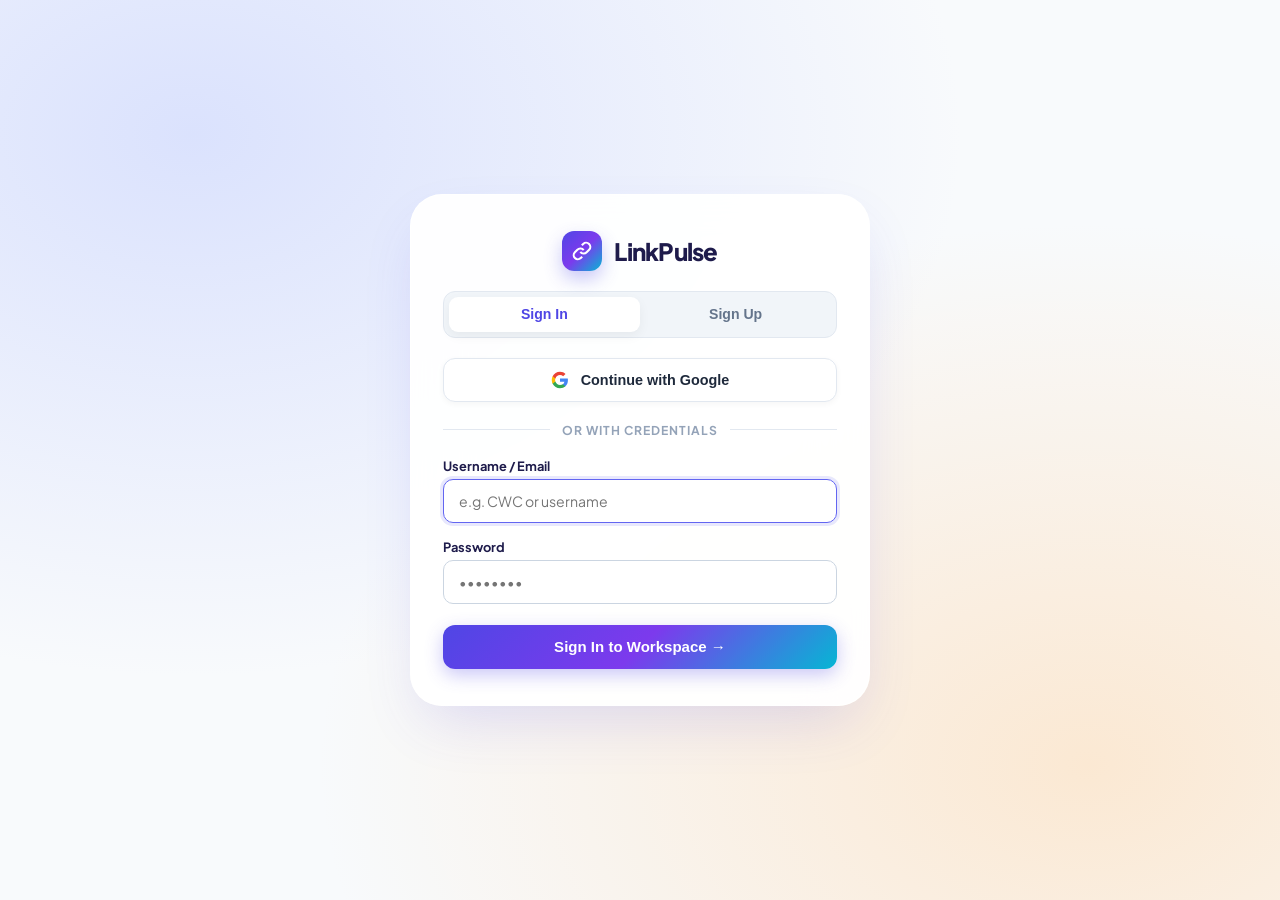
==== commit 24e00691: "Update login.html" ====
--- a/frontend/login.html
+++ b/frontend/login.html
@@ -1,1519 +1,491 @@
 <!DOCTYPE html>
 <html lang="en">
-
 <head>
   <meta charset="UTF-8" />
   <meta name="viewport" content="width=device-width, initial-scale=1.0" />
-  <title>LinkPulse</title>
-  <link rel="stylesheet" href="/style.css" />
+  <title>Portal Access — LinkPulse</title>
   <link rel="preconnect" href="https://fonts.googleapis.com">
   <link rel="preconnect" href="https://fonts.gstatic.com" crossorigin>
-  <link href="https://fonts.googleapis.com/css2?family=Plus+Jakarta+Sans:wght@300;400;500;600;700;800&family=JetBrains+Mono:wght@400;500;600&display=swap" rel="stylesheet">
+  <link href="https://fonts.googleapis.com/css2?family=Plus+Jakarta+Sans:wght@400;500;600;700;800&display=swap" rel="stylesheet">
+  
+  <style>
+    :root {
+      --font: 'Plus Jakarta Sans', system-ui, -apple-system, sans-serif;
+      --bg-base: #f8fafc;
+      --text-main: #0f172a;
+      --text-title: #1e1b4b;
+      --text-muted: #64748b;
+      
+      --grad-primary: linear-gradient(135deg, #4f46e5 0%, #7c3aed 50%, #06b6d4 100%);
+      --grad-primary-hover: linear-gradient(135deg, #4338ca 0%, #6d28d9 50%, #0891b2 100%);
+      --grad-surface: rgba(255, 255, 255, 0.94);
+      --glass-border: rgba(255, 255, 255, 0.9);
+      --glass-shadow: 0 25px 60px -15px rgba(79, 70, 229, 0.18);
+    }
+
+    * { box-sizing: border-box; margin: 0; padding: 0; }
+    
+    body {
+      font-family: var(--font);
+      min-height: 100vh;
+      display: flex;
+      align-items: center;
+      justify-content: center;
+      background-color: var(--bg-base);
+      background-image: 
+        radial-gradient(at 15% 15%, rgba(199, 210, 254, 0.6) 0px, transparent 50%),
+        radial-gradient(at 85% 85%, rgba(254, 215, 170, 0.5) 0px, transparent 50%);
+      padding: 1.5rem;
+    }
+
+    .login-card {
+      width: 100%;
+      max-width: 460px;
+      background: var(--grad-surface);
+      backdrop-filter: blur(28px);
+      -webkit-backdrop-filter: blur(28px);
+      border: 1px solid var(--glass-border);
+      border-radius: 2rem;
+      box-shadow: var(--glass-shadow);
+      padding: 2.25rem 2rem;
+      z-index: 10;
+    }
+
+    .brand-row {
+      display: flex;
+      align-items: center;
+      justify-content: center;
+      gap: 0.75rem;
+      margin-bottom: 1.25rem;
+    }
+    .brand-icon {
+      width: 40px;
+      height: 40px;
+      background: var(--grad-primary);
+      border-radius: 12px;
+      display: flex;
+      align-items: center;
+      justify-content: center;
+      color: #fff;
+      box-shadow: 0 8px 18px rgba(79, 70, 229, 0.3);
+    }
+    .brand-title {
+      font-size: 1.5rem;
+      font-weight: 800;
+      color: var(--text-title);
+      letter-spacing: -0.03em;
+    }
+
+    /* Auth Switch Tabs */
+    .auth-tab-switch {
+      display: flex;
+      background: #f1f5f9;
+      padding: 0.3rem;
+      border-radius: 12px;
+      margin-bottom: 1.25rem;
+      border: 1px solid #e2e8f0;
+    }
+    .auth-tab-btn {
+      flex: 1;
+      padding: 0.6rem;
+      border: none;
+      background: transparent;
+      font-size: 0.88rem;
+      font-weight: 700;
+      color: var(--text-muted);
+      border-radius: 9px;
+      cursor: pointer;
+      transition: all 0.2s ease;
+    }
+    .auth-tab-btn.active {
+      background: #ffffff;
+      color: #4f46e5;
+      box-shadow: 0 4px 12px rgba(0, 0, 0, 0.05);
+    }
+
+    /* Google Button */
+    .btn-google {
+      width: 100%;
+      display: flex;
+      align-items: center;
+      justify-content: center;
+      gap: 0.75rem;
+      padding: 0.75rem;
+      border-radius: 12px;
+      background: #ffffff;
+      border: 1.5px solid #e2e8f0;
+      color: #1e293b;
+      font-size: 0.9rem;
+      font-weight: 700;
+      cursor: pointer;
+      box-shadow: 0 2px 6px rgba(0, 0, 0, 0.04);
+      transition: all 0.2s ease;
+      margin-bottom: 1.25rem;
+    }
+    .btn-google:hover:not(:disabled) {
+      background: #f8fafc;
+      border-color: #cbd5e1;
+      transform: translateY(-1px);
+    }
+    .btn-google:disabled {
+      opacity: 0.65;
+      cursor: not-allowed;
+    }
+
+    .or-divider {
+      display: flex;
+      align-items: center;
+      text-align: center;
+      color: #94a3b8;
+      font-size: 0.76rem;
+      font-weight: 700;
+      text-transform: uppercase;
+      letter-spacing: 0.08em;
+      margin-bottom: 1.25rem;
+    }
+    .or-divider::before, .or-divider::after {
+      content: '';
+      flex: 1;
+      border-bottom: 1px solid #e2e8f0;
+    }
+    .or-divider span { padding: 0 0.75rem; }
+
+    .form-grid-two {
+      display: grid;
+      grid-template-columns: 1fr 1fr;
+      gap: 0.75rem;
+    }
+
+    .field-group {
+      display: flex;
+      flex-direction: column;
+      gap: 0.35rem;
+      margin-bottom: 0.95rem;
+      text-align: left;
+    }
+    .field-group label {
+      font-size: 0.8rem;
+      font-weight: 700;
+      color: var(--text-title);
+    }
+
+    .glass-input {
+      width: 100%;
+      padding: 0.75rem 0.95rem;
+      border-radius: 10px;
+      background: #ffffff;
+      border: 1.5px solid #cbd5e1;
+      color: var(--text-main);
+      font-size: 0.88rem;
+      font-family: inherit;
+      outline: none;
+      transition: all 0.2s ease;
+    }
+    .glass-input:focus {
+      border-color: #6366f1;
+      box-shadow: 0 0 0 3px rgba(99, 102, 241, 0.15);
+    }
+
+    .btn-submit {
+      width: 100%;
+      padding: 0.85rem;
+      border-radius: 12px;
+      background: var(--grad-primary);
+      color: #ffffff;
+      font-size: 0.94rem;
+      font-weight: 700;
+      border: none;
+      cursor: pointer;
+      box-shadow: 0 6px 18px rgba(79, 70, 229, 0.3);
+      transition: all 0.2s ease;
+      margin-top: 0.35rem;
+    }
+    .btn-submit:hover:not(:disabled) {
+      background: var(--grad-primary-hover);
+      transform: translateY(-1px);
+    }
+    .btn-submit:disabled {
+      opacity: 0.7;
+      cursor: not-allowed;
+    }
+
+    .error-box {
+      background: #fee2e2;
+      border: 1px solid #fca5a5;
+      color: #dc2626;
+      padding: 0.65rem;
+      border-radius: 10px;
+      font-size: 0.82rem;
+      font-weight: 600;
+      text-align: center;
+      margin-bottom: 1rem;
+      display: none;
+    }
+  </style>
 </head>
-
 <body>
-  <div class="app-layout">
-
-    <!-- ACCOUNT DASHBOARD MODAL -->
-    <div class="drawer-backdrop" id="accountModal">
-      <div class="drawer-panel" style="max-width: 520px;">
-        <div class="drawer-header">
-          <div>
-            <span class="chip-accent">Account Governance</span>
-            <h3 class="drawer-title">Admin Account Profile</h3>
-            <p class="drawer-sub">Manage your display credentials, country, and edge routing role.</p>
-          </div>
-          <button class="btn-drawer-close" onclick="$('accountModal').classList.remove('active')">&times;</button>
+
+  <div class="login-card">
+    <div class="brand-row">
+      <div class="brand-icon">
+        <svg viewBox="0 0 24 24" width="20" height="20" fill="none" stroke="currentColor" stroke-width="2.5">
+          <path d="M10 13a5 5 0 0 0 7.54.54l3-3a5 5 0 0 0-7.07-7.07l-1.72 1.71"></path>
+          <path d="M14 11a5 5 0 0 0-7.54-.54l-3 3a5 5 0 0 0 7.07 7.07l1.71-1.71"></path>
+        </svg>
+      </div>
+      <span class="brand-title">LinkPulse</span>
+    </div>
+
+    <!-- Selector Tabs -->
+    <div class="auth-tab-switch">
+      <button type="button" class="auth-tab-btn active" id="tabSignIn">Sign In</button>
+      <button type="button" class="auth-tab-btn" id="tabSignUp">Sign Up</button>
+    </div>
+
+    <!-- Google OAuth Button -->
+    <button type="button" class="btn-google" id="btnGoogleAuth">
+      <svg width="18" height="18" viewBox="0 0 24 24">
+        <path fill="#4285F4" d="M22.56 12.25c0-.78-.07-1.53-.2-2.25H12v4.26h5.92c-.26 1.37-1.04 2.53-2.21 3.31v2.77h3.57c2.08-1.92 3.28-4.74 3.28-8.09z"/>
+        <path fill="#34A853" d="M12 23c2.97 0 5.46-.98 7.28-2.66l-3.57-2.77c-.98.66-2.23 1.06-3.71 1.06-2.86 0-5.29-1.93-6.16-4.53H2.18v2.84C3.99 20.53 7.7 23 12 23z"/>
+        <path fill="#FBBC05" d="M5.84 14.09c-.22-.66-.35-1.36-.35-2.09s.13-1.43.35-2.09V7.06H2.18C1.43 8.55 1 10.22 1 12s.43 3.45 1.18 4.94l2.85-2.22.81-.63z"/>
+        <path fill="#EA4335" d="M12 5.38c1.62 0 3.06.56 4.21 1.64l3.15-3.15C17.45 2.09 14.97 1 12 1 7.7 1 3.99 3.47 2.18 7.06l3.66 2.84c.87-2.6 3.3-4.52 6.16-4.52z"/>
+      </svg>
+      <span id="googleBtnText">Continue with Google</span>
+    </button>
+
+    <div class="or-divider"><span>or with credentials</span></div>
+
+    <div class="error-box" id="errorBox"></div>
+
+    <!-- Sign In Form -->
+    <form id="signInForm">
+      <div class="field-group">
+        <label for="inpLoginUser">Username / Email</label>
+        <input type="text" id="inpLoginUser" class="glass-input" placeholder="e.g. CWC or username" autocomplete="username" required autofocus />
+      </div>
+
+      <div class="field-group">
+        <label for="inpLoginPass">Password</label>
+        <input type="password" id="inpLoginPass" class="glass-input" placeholder="••••••••" autocomplete="current-password" required />
+      </div>
+
+      <button type="submit" class="btn-submit" id="btnSignInSubmit">Sign In to Workspace →</button>
+    </form>
+
+    <!-- Sign Up Form -->
+    <form id="signUpForm" style="display: none;">
+      <div class="field-group">
+        <label for="inpRegName">Full Name *</label>
+        <input type="text" id="inpRegName" class="glass-input" placeholder="e.g. Alex Rivera" required />
+      </div>
+
+      <div class="form-grid-two">
+        <div class="field-group">
+          <label for="inpRegUser">Username *</label>
+          <input type="text" id="inpRegUser" class="glass-input" placeholder="e.g. alexr" autocomplete="username" required />
         </div>
-
-        <!-- User Header Preview -->
-        <div style="display: flex; align-items: center; gap: 1rem; padding: 1rem; background: rgba(248, 250, 252, 0.95); border: 1px solid #e2e8f0; border-radius: 14px; margin-bottom: 1.25rem;">
-          <div class="user-avatar-gradient" id="modalAccountAvatar" style="width: 48px; height: 48px; font-size: 1.1rem;">LP</div>
-          <div>
-            <strong id="modalAccountNameDisplay" style="font-size: 1.05rem; color: #1e1b4b; display: block;">Live Admin</strong>
-            <span id="modalAccountEmailDisplay" style="font-size: 0.8rem; color: #64748b;">admin@linkpulse.io</span>
-          </div>
+        <div class="field-group">
+          <label for="inpRegAge">Age</label>
+          <input type="number" id="inpRegAge" min="12" max="100" class="glass-input" placeholder="e.g. 24" />
         </div>
-
-        <form id="accountSettingsForm" class="drawer-form-stack">
-          <div class="form-grid-two">
-            <div class="form-field-group">
-              <label for="accName">Full Display Name</label>
-              <input type="text" id="accName" class="glass-input-styled" required />
-            </div>
-            <div class="form-field-group">
-              <label for="accEmail">Admin Email</label>
-              <input type="email" id="accEmail" class="glass-input-styled" readonly style="background: #f1f5f9; color: #64748b;" />
-            </div>
-          </div>
-
-          <div class="form-grid-two">
-            <div class="form-field-group">
-              <label for="accCountry">Country / Region</label>
-              <select id="accCountry" class="glass-input-styled">
-                <option value="India">🇮🇳 India</option>
-                <option value="United States">🇺🇸 United States</option>
-                <option value="United Kingdom">🇬🇧 United Kingdom</option>
-                <option value="Canada">🇨🇦 Canada</option>
-                <option value="Germany">🇩🇪 Germany</option>
-                <option value="France">🇫🇷 France</option>
-                <option value="Australia">🇦🇺 Australia</option>
-                <option value="Singapore">🇸🇬 Singapore</option>
-              </select>
-            </div>
-            <div class="form-field-group">
-              <label for="accRole">Role / Title</label>
-              <input type="text" id="accRole" class="glass-input-styled" placeholder="e.g. Admin" value="Admin" required />
-            </div>
-          </div>
-
-          <div class="form-field-group">
-            <label for="accDomain">Default Short Brand Domain</label>
-            <input type="text" id="accDomain" class="glass-input-styled" value="linkpulse.io" readonly style="background: #f1f5f9; color: #64748b;" />
-          </div>
-
-          <div class="drawer-bottom-actions">
-            <button type="button" class="btn-glass" onclick="$('accountModal').classList.remove('active')">Cancel</button>
-            <button type="submit" class="btn-gradient">Save Account Settings</button>
-          </div>
-        </form>
-      </div>
-    </div>
-
-    <!-- Sidebar -->
-    <aside class="sidebar" id="mainSidebar">
-      <button class="btn-edge-toggle" id="toggleSidebarBtn" title="Collapse / Expand Sidebar">
-        <svg viewBox="0 0 24 24" width="14" height="14" fill="none" stroke="currentColor" stroke-width="2.5">
-          <polyline points="15 18 9 12 15 6" />
-        </svg>
-      </button>
-
-      <div class="sidebar-brand">
-        <div class="brand-icon">
-          <svg viewBox="0 0 24 24" fill="none" stroke="currentColor" stroke-width="2.5">
-            <path d="M10 13a5 5 0 0 0 7.54.54l3-3a5 5 0 0 0-7.07-7.07l-1.72 1.71"></path>
-            <path d="M14 11a5 5 0 0 0-7.54-.54l-3 3a5 5 0 0 0 7.07 7.07l1.71-1.71"></path>
-          </svg>
+      </div>
+
+      <div class="form-grid-two">
+        <div class="field-group">
+          <label for="inpRegCountry">Country</label>
+          <select id="inpRegCountry" class="glass-input">
+            <option value="India">🇮🇳 India</option>
+            <option value="United States">🇺🇸 United States</option>
+            <option value="United Kingdom">🇬🇧 United Kingdom</option>
+            <option value="Canada">🇨🇦 Canada</option>
+            <option value="Germany">🇩🇪 Germany</option>
+            <option value="Singapore">🇸🇬 Singapore</option>
+          </select>
         </div>
-        <div class="brand-text-wrap">
-          <span class="brand-title">LinkPulse</span>
+        <div class="field-group">
+          <label for="inpRegRole">Role</label>
+          <input type="text" id="inpRegRole" class="glass-input" placeholder="e.g. Growth Lead" value="Member" />
         </div>
       </div>
 
-      <nav class="sidebar-nav">
-        <button class="nav-tab active" data-tab="tab-overview" title="Overview">
-          <div class="nav-icon-box ic-azure">
-            <svg viewBox="0 0 24 24" fill="none" stroke="currentColor" stroke-width="2">
-              <rect x="3" y="3" width="7" height="7" rx="1.5" />
-              <rect x="14" y="3" width="7" height="7" rx="1.5" />
-              <rect x="14" y="14" width="7" height="7" rx="1.5" />
-              <rect x="3" y="14" width="7" height="7" rx="1.5" />
-            </svg>
-          </div>
-          <span>Overview</span>
-        </button>
-        <button class="nav-tab" data-tab="tab-details" title="Link Analytics">
-          <div class="nav-icon-box ic-amber">
-            <svg viewBox="0 0 24 24" fill="none" stroke="currentColor" stroke-width="2">
-              <line x1="18" y1="20" x2="18" y2="10" />
-              <line x1="12" y1="20" x2="12" y2="4" />
-              <line x1="6" y1="20" x2="6" y2="14" />
-            </svg>
-          </div>
-          <span>Link Analytics</span>
-          <span class="badge-pill bg-soft-blue" id="sideBadgeLinks">0</span>
-        </button>
-        <button class="nav-tab" data-tab="tab-campaigns" title="Campaigns">
-          <div class="nav-icon-box ic-emerald">
-            <svg viewBox="0 0 24 24" fill="none" stroke="currentColor" stroke-width="2">
-              <path d="M22 19a2 2 0 0 1-2 2H4a2 2 0 0 1-2-2V5a2 2 0 0 1 2-2h5l2 3h9a2 2 0 0 1 2 2z" />
-            </svg>
-          </div>
-          <span>Campaigns</span>
-          <span class="badge-pill bg-soft-emerald" id="sideBadgeCampaigns">0</span>
-        </button>
-        <button class="nav-tab" data-tab="tab-about" title="About Us">
-          <div class="nav-icon-box ic-violet">
-            <svg viewBox="0 0 24 24" fill="none" stroke="currentColor" stroke-width="2">
-              <path d="M17 21v-2a4 4 0 0 0-4-4H5a4 4 0 0 0-4 4v2"></path>
-              <circle cx="9" cy="7" r="4"></circle>
-              <path d="M23 21v-2a4 4 0 0 0-3-3.87"></path>
-              <path d="M16 3.13a4 4 0 0 1 0 7.75"></path>
-            </svg>
-          </div>
-          <span>About Us</span>
-          <span class="badge-pill bg-soft-blue">Team</span>
-        </button>
-      </nav>
-
-      <div class="sidebar-bottom">
-        <div class="status-indicator">
-          <span class="pulse-emerald"></span>
-          <span>Live</span>
-        </div>
-        <div class="user-chip" id="adminUserChip" style="cursor: pointer; display: flex; align-items: center; gap: 0.75rem;" title="Click to Edit Profile">
-          <div class="user-avatar-gradient" id="adminAvatar">AD</div>
-          <div class="user-info" style="display: flex; flex-direction: column; min-width: 0;">
-            <div style="display: flex; align-items: center; gap: 0.35rem;">
-              <span class="user-name" id="adminName" style="font-weight: 700; color: #0f172a; white-space: nowrap; overflow: hidden; text-overflow: ellipsis; max-width: 130px;">Admin</span>
-            </div>
-            <span class="user-role" id="adminRole" style="font-size: 0.74rem; font-weight: 600; color: #64748b;">Admin</span>
-          </div>
-        </div>
-        <!-- SIGN OUT BUTTON -->
-        <a href="/logout" class="sidebar-signout-btn" title="Sign out of LinkPulse">
-          <svg viewBox="0 0 24 24" width="16" height="16" fill="none" stroke="currentColor" stroke-width="2">
-            <path d="M9 21H5a2 2 0 0 1-2-2V5a2 2 0 0 1 2-2h4"></path>
-            <polyline points="16 17 21 12 16 7"></polyline>
-            <line x1="21" y1="12" x2="9" y2="12"></line>
-          </svg>
-          <span>Sign Out</span>
-        </a>
-      </div>
-    </aside>
-
-    <!-- Main Viewport -->
-    <main class="main-viewport">
-      <header class="glass-header">
-        <div class="header-left">
-          <div class="header-tag">Telemetry Workspace</div>
-          <h1 class="header-title" id="pageTitle">Live Telemetry Overview</h1>
-          <p class="header-subtitle">Real-time edge redirects, atomic caps, SSRF protection & device intelligence.</p>
-        </div>
-        <div class="header-actions">
-          <button class="btn-glass" id="exportCsvBtn">
-            <svg viewBox="0 0 24 24" width="16" height="16" fill="none" stroke="currentColor" stroke-width="2">
-              <path d="M21 15v4a2 2 0 0 1-2 2H5a2 2 0 0 1-2-2v-4" />
-              <polyline points="7 10 12 15 17 10" />
-              <line x1="12" y1="15" x2="12" y2="3" />
-            </svg>
-            <span>Export CSV</span>
-          </button>
-          <input type="file" id="csvFileInput" accept=".csv" hidden />
-          <button class="btn-glass" id="importCsvBtn">
-            <svg viewBox="0 0 24 24" width="16" height="16" fill="none" stroke="currentColor" stroke-width="2">
-              <path d="M21 15v4a2 2 0 0 1-2 2H5a2 2 0 0 1-2-2v-4" />
-              <polyline points="17 8 12 3 7 8" />
-              <line x1="12" y1="3" x2="12" y2="15" />
-            </svg>
-            <span>Import CSV</span>
-          </button>
-          <button class="btn-gradient" id="openDrawerBtn">
-            <svg viewBox="0 0 24 24" width="16" height="16" fill="none" stroke="currentColor" stroke-width="2.5">
-              <line x1="12" y1="5" x2="12" y2="19" />
-              <line x1="5" y1="12" x2="19" y2="12" />
-            </svg>
-            <span>Create Smart Link</span>
-          </button>
-        </div>
-      </header>
-
-      <!-- TAB 1: OVERVIEW -->
-      <section class="tab-pane active" id="tab-overview">
-        <!-- Stats Ribbon -->
-        <div class="stats-ribbon">
-          <div class="stat-card tint-azure">
-            <div class="stat-header"><span class="stat-title">Total Redirects</span></div>
-            <div class="stat-value text-gradient-azure" id="valTotalClicks">0</div>
-            <div class="stat-footer positive"><span class="trend-pill">Live Telemetry</span></div>
-          </div>
-          <div class="stat-card tint-violet">
-            <div class="stat-header"><span class="stat-title">Active Links</span></div>
-            <div class="stat-value text-gradient-violet" id="valActiveLinks">0</div>
-            <div class="stat-footer neutral"><span class="tag-status">● Live Routing</span></div>
-          </div>
-          <div class="stat-card tint-emerald">
-            <div class="stat-header"><span class="stat-title">Unique Visitors</span></div>
-            <div class="stat-value text-gradient-emerald" id="valUniques">0</div>
-            <div class="stat-footer positive"><span class="trend-pill">Privacy-Hashed</span></div>
-          </div>
-          <div class="stat-card tint-rose">
-            <div class="stat-header"><span class="stat-title">Campaigns</span></div>
-            <div class="stat-value text-gradient-rose" id="valCampaigns">0</div>
-            <div class="stat-footer neutral"><span class="tag-status">● Categorized</span></div>
-          </div>
-        </div>
-
-        <!-- Shorten Bar -->
-        <div class="glass-container quick-bar">
-          <div class="quick-input-group">
-            <input type="text" id="quickUrlInput" class="quick-input-field"
-              placeholder="Paste destination link (e.g. https://store.com/promo or example.com)..." />
-          </div>
-          <button class="btn-gradient" id="quickShortenBtn"><span>Instant Shorten</span></button>
-        </div>
-
-        <!-- Chart & Spotlight -->
-        <div class="dashboard-split">
-          <div class="glass-container chart-box">
-            <div class="box-head-flex">
-              <div>
-                <span class="section-tag-soft">Activity Dynamics</span>
-                <h3 class="box-title">Click & Redirect Volume</h3>
-                <p class="box-sub">Rolling 7-day timeline (Starts from Today on left).</p>
-              </div>
-              <div class="chart-action-cluster">
-                <div class="chart-toggle-switch">
-                  <button class="switch-btn active" id="btnChartSpline">Wave</button>
-                  <button class="switch-btn" id="btnChartBars">Columns</button>
-                </div>
-                <span class="chip-accent">Live 7D</span>
-              </div>
-            </div>
-
-            <div class="chart-stage" id="chartStage">
-              <div class="chart-tooltip" id="chartTooltip">
-                <span class="tooltip-date" id="ttDate">--</span>
-                <span class="tooltip-val" id="ttClicks">0 clicks</span>
-              </div>
-              <svg id="trendSvg" viewBox="0 0 700 230" preserveAspectRatio="none">
-                <defs>
-                  <linearGradient id="areaGlow" x1="0" y1="0" x2="0" y2="1">
-                    <stop offset="0%" stop-color="#6366f1" stop-opacity="0.38" />
-                    <stop offset="100%" stop-color="#a855f7" stop-opacity="0.0" />
-                  </linearGradient>
-                  <linearGradient id="barGlow" x1="0" y1="0" x2="0" y2="1">
-                    <stop offset="0%" stop-color="#818cf8" />
-                    <stop offset="100%" stop-color="#3b82f6" />
-                  </linearGradient>
-                </defs>
-                <g id="gridLinesGroup"></g>
-                <path id="chartAreaPath" fill="url(#areaGlow)" d=""></path>
-                <path id="chartLinePath" fill="none" stroke="url(#barGlow)" stroke-width="3.5" stroke-linecap="round"
-                  stroke-linejoin="round" d=""></path>
-                <g id="barsGroup"></g>
-                <g id="dotsGroup"></g>
-              </svg>
-              <div class="chart-labels-row" id="chartDateRow"></div>
-            </div>
-          </div>
-
-          <div class="glass-container spotlight-box">
-            <div class="box-head-flex">
-              <div>
-                <span class="section-tag-soft">Live Spotlight</span>
-                <h3 class="box-title">Active Short Link</h3>
-              </div>
-              <span class="chip-active">Realtime</span>
-            </div>
-            <div class="spotlight-card-preview">
-              <div class="spotlight-card-inner">
-                <div class="mock-browser-header"><span></span><span></span><span></span></div>
-                <div class="spotlight-badge">Instant Routing Ready</div>
-                <h4 class="spotlight-title" id="spotlightTitle">Select or create a link</h4>
-                <p class="spotlight-dest" id="spotlightDest">https://example.com</p>
-              </div>
-            </div>
-            <div class="spotlight-field-wrap">
-              <div class="spotlight-copy-group">
-                <input type="text" id="spotlightShortUrl" class="field-slug-input" readonly
-                  value="https://linkpulse.io/latest" />
-                <button class="btn-spotlight-copy" id="spotlightCopyBtn">Copy</button>
-              </div>
-            </div>
-            <div class="spotlight-qr-row">
-              <div id="spotlightQrBox" class="spotlight-qr-canvas"></div>
-              <div class="spotlight-qr-meta">
-                <strong>Crisp Vector QR</strong>
-                <button class="text-link-btn" id="spotlightDownloadQr">Download QR PNG ↓</button>
-              </div>
-            </div>
-          </div>
-        </div>
-
-        <!-- 3-Column Panels -->
-        <div class="breakdown-grid">
-          <div class="glass-container breakdown-card">
-            <h4 class="breakdown-title">Top Traffic Referrers</h4>
-            <div class="breakdown-items-list" id="sourceRows">
-              <p class="empty-placeholder">Awaiting traffic clicks...</p>
-            </div>
-          </div>
-          <div class="glass-container breakdown-card">
-            <h4 class="breakdown-title">Device & Platform</h4>
-            <div class="breakdown-items-list" id="deviceRows">
-              <p class="empty-placeholder">No device visits logged yet.</p>
-            </div>
-          </div>
-          <div class="glass-container breakdown-card">
-            <h4 class="breakdown-title">Geographic Regions</h4>
-            <div class="breakdown-items-list" id="countryRows">
-              <p class="empty-placeholder">Awaiting traffic clicks...</p>
-            </div>
-          </div>
-        </div>
-
-        <!-- TABLE ON OVERVIEW TAB -->
-        <div class="glass-container table-wrapper-box">
-          <div class="table-top-bar">
-            <div>
-              <span class="section-tag-soft">Inventory</span>
-              <h3 class="box-title">Managed Short Links</h3>
-            </div>
-            <div class="table-filters-row">
-              <input type="text" id="searchInput" class="search-glass-field"
-                placeholder="Search by title, code, url..." />
-              <select id="statusFilter" class="select-glass-field">
-                <option value="all">All Statuses</option>
-                <option value="active">Active Only</option>
-                <option value="disabled">Paused Only</option>
-              </select>
-            </div>
-          </div>
-
-          <div class="responsive-table-scroll">
-            <table class="glass-table">
-              <thead>
-                <tr>
-                  <th>Destination & Meta</th>
-                  <th>Short Code</th>
-                  <th>Clicks</th>
-                  <th>Status</th>
-                  <th>Created</th>
-                  <th>Actions</th>
-                </tr>
-              </thead>
-              <tbody id="linksTbody">
-                <tr>
-                  <td colspan="6" class="table-empty">Loading your links...</td>
-                </tr>
-              </tbody>
-            </table>
-          </div>
-        </div>
-      </section>
-
-      <!-- TAB 2: LINK ANALYTICS -->
-      <section class="tab-pane" id="tab-details">
-        <div class="glass-container details-hero" style="margin-bottom: 1.5rem;">
-          <div class="details-head-split">
-            <div style="min-width: 0; max-width: 70%;">
-              <span class="chip-accent">Active Inspection</span>
-              <h2 id="detTitle" class="details-heading">Select a link from the table below</h2>
-              <p id="detUrl" class="details-destination">Click anywhere on a row to inspect its telemetry</p>
-            </div>
-            <div class="details-metric-chip">
-              <span class="metric-huge" id="detClicks">0</span>
-              <span class="metric-label">Verified Redirects</span>
-            </div>
-          </div>
-
-          <div class="details-grid-cards">
-            <div class="det-card">
-              <span class="det-lbl">Short Slug</span>
-              <span class="det-val text-gradient-azure" id="detSlug">--</span>
-            </div>
-            <div class="det-card">
-              <span class="det-lbl">Routing State</span>
-              <span class="det-val text-gradient-emerald" id="detStatus">--</span>
-            </div>
-            <div class="det-card">
-              <span class="det-lbl">Password Gate</span>
-              <span class="det-val text-gradient-violet" id="detPassword">None</span>
-            </div>
-            <div class="det-card">
-              <span class="det-lbl">Created On</span>
-              <span class="det-val" id="detCreated">--</span>
-            </div>
-          </div>
-        </div>
-
-        <div class="glass-container table-wrapper-box">
-          <div class="table-top-bar">
-            <div>
-              <span class="section-tag-soft">Pick a Link</span>
-              <h3 class="box-title">Click Any Row to Inspect Live Telemetry</h3>
-            </div>
-          </div>
-
-          <div class="responsive-table-scroll">
-            <table class="glass-table">
-              <thead>
-                <tr>
-                  <th>Destination & Meta</th>
-                  <th>Short Code</th>
-                  <th>Clicks</th>
-                  <th>Status</th>
-                  <th>Created</th>
-                </tr>
-              </thead>
-              <tbody id="linksTbodyAnalytics">
-                <tr>
-                  <td colspan="5" class="table-empty">Loading links for analytics...</td>
-                </tr>
-              </tbody>
-            </table>
-          </div>
-        </div>
-      </section>
-
-      <!-- TAB 3: CAMPAIGNS -->
-      <section class="tab-pane" id="tab-campaigns">
-        <div class="glass-container campaign-box">
-          <div class="box-head-flex">
-            <div>
-              <span class="section-tag-soft">Initiatives</span>
-              <h3 class="box-title">Marketing Campaigns</h3>
-            </div>
-            <span class="badge-pill bg-soft-blue" id="campaignCount">0 campaigns</span>
-          </div>
-
-          <form id="campaignForm" class="campaign-create-form">
-            <input id="campaignName" class="glass-input-styled" maxlength="120" placeholder="Campaign Name" required />
-            <input id="campaignTag" class="glass-input-styled" maxlength="60" placeholder="Tag (e.g. launch)" />
-            <button class="btn-gradient" type="submit">＋ Create Campaign</button>
-          </form>
-
-          <div id="campaignRows" class="campaigns-grid-cards">
-            <p class="empty-placeholder">Loading campaigns…</p>
-          </div>
-        </div>
-      </section>
-
-      <!-- TAB 4: ABOUT US -->
-      <section class="tab-pane" id="tab-about">
-        <div class="glass-container about-hero-box">
-          <div class="hackathon-tag-pill">
-            <span class="pulse-emerald"></span>
-            <span>Official Hackathon Innovation Project</span>
-          </div>
-
-          <!-- GROUP LOGO -->
-          <div style="width: 100%; margin: 1.25rem 0; overflow: hidden; border-radius: 20px;">
-            <img 
-              src="/Group_Logo.png" 
-              alt="Group Logo" 
-              style="width: 100%; max-height: 200px; object-fit: cover; object-position: center; display: block; box-shadow: 0 10px 25px rgba(99, 102, 241, 0.25);" 
-            />
-          </div>
-
-          <h2 class="about-team-heading">
-            Engineered by <span class="team-gradient-txt">Code with Caos</span>
-          </h2>
-          <p style="font-size: 1.05rem; color: var(--text-body); max-width: 660px; margin: 0 auto 1.5rem; line-height: 1.6;">
-            Built with passion as an innovative Hackathon project to deliver real-time edge link governance, sub-40ms atomic
-            redirection, and privacy-shielded telemetry without slowing users down.
-          </p>
-
-          <div class="about-divider"></div>
-
-          <h3 class="members-title">Project Contributors</h3>
-
-          <div class="members-grid">
-            <div class="member-glass-card">
-              <div class="member-avatar av-1">DM</div>
-              <div class="member-meta">
-                <strong>Divyanshu Mehta</strong>
-              </div>
-            </div>
-            <div class="member-glass-card">
-              <div class="member-avatar av-2">KP</div>
-              <div class="member-meta">
-                <strong>Kamal Pandey</strong>
-              </div>
-            </div>
-            <div class="member-glass-card">
-              <div class="member-avatar av-3">AP</div>
-              <div class="member-meta">
-                <strong>Ashish Pandey</strong>
-              </div>
-            </div>
-            <div class="member-glass-card">
-              <div class="member-avatar av-4">VJ</div>
-              <div class="member-meta">
-                <strong>Vivek Joshi</strong>
-              </div>
-            </div>
-            <div class="member-glass-card">
-              <div class="member-avatar av-5">NT</div>
-              <div class="member-meta">
-                <strong>Neelabh Raj Singh</strong>
-              </div>
-            </div>
-          </div>
-        </div>
-      </section>
-
-    </main>
+      <div class="field-group">
+        <label for="inpRegPass">Password *</label>
+        <input type="password" id="inpRegPass" class="glass-input" placeholder="Minimum 3 characters" minlength="3" autocomplete="new-password" required />
+      </div>
+
+      <button type="submit" class="btn-submit" id="btnSignUpSubmit">Create Account & Enter →</button>
+    </form>
   </div>
-
-  <!-- CENTERED MODAL FOR CREATE & EDIT -->
-  <div class="drawer-backdrop" id="linkDrawerBackdrop">
-    <div class="drawer-panel" id="linkDrawer">
-      <div class="drawer-header">
-        <div>
-          <span class="chip-accent" id="drawerModeTag">Smart Builder</span>
-          <h3 class="drawer-title" id="drawerTitle">Create Short Link</h3>
-          <p class="drawer-sub">Configure destination, alias, UTM parameters & gates.</p>
-        </div>
-        <button class="btn-drawer-close" id="closeDrawerBtn">&times;</button>
-      </div>
-
-      <form id="createLinkForm" class="drawer-form-stack">
-        <input type="hidden" id="editLinkId" value="" />
-
-        <div class="form-field-group">
-          <label for="inpUrl">Destination URL *</label>
-          <input type="text" id="inpUrl" class="glass-input-styled"
-            placeholder="https://store.example.com/promo or example.com" required />
-        </div>
-
-        <div class="form-grid-two">
-          <div class="form-field-group">
-            <label for="inpTitle">Custom Title</label>
-            <input type="text" id="inpTitle" class="glass-input-styled" placeholder="e.g. Summer Promo" />
-          </div>
-          <div class="form-field-group">
-            <label for="inpAlias">Custom Alias (Slug)</label>
-            <input type="text" id="inpAlias" class="glass-input-styled" placeholder="e.g. summer-26" />
-          </div>
-        </div>
-
-        <div class="form-grid-two">
-          <div class="form-field-group">
-            <label for="inpLimit">Click Cap Limit</label>
-            <input type="number" id="inpLimit" min="1" class="glass-input-styled" placeholder="e.g. 500" />
-          </div>
-          <div class="form-field-group">
-            <label for="inpExpiry">Expiration Date</label>
-            <input type="date" id="inpExpiry" class="glass-input-styled" />
-          </div>
-        </div>
-
-        <div class="form-grid-two">
-          <div class="form-field-group">
-            <label for="inpPassword">Password Protection</label>
-            <input type="password" id="inpPassword" class="glass-input-styled" placeholder="Leave empty for public" />
-          </div>
-          <div class="form-field-group">
-            <label for="inpCampaign">Assign to Campaign</label>
-            <select id="inpCampaign" class="glass-input-styled">
-              <option value="">No Campaign</option>
-            </select>
-          </div>
-        </div>
-
-        <div id="drawerErrorBox" class="drawer-error-callout" style="display: none;"></div>
-
-        <div class="drawer-bottom-actions">
-          <button type="button" class="btn-glass" id="cancelDrawerBtn">Cancel</button>
-          <button type="submit" class="btn-gradient" id="submitLinkBtn">
-            <span id="submitBtnText">Generate Short Link</span>
-          </button>
-        </div>
-      </form>
-    </div>
-  </div>
-
-  <!-- CAMPAIGN MANAGER MODAL -->
-  <div class="drawer-backdrop" id="campaignDetailsModal">
-    <div class="drawer-panel" style="max-width: 610px; min-height: 540px !important; padding: 2rem; background: #ffffff; border-radius: 20px; display: flex; flex-direction: column; box-shadow: 0 25px 60px rgba(15, 23, 42, 0.25);">
-      
-      <!-- Header Section -->
-      <div class="drawer-header" style="display: flex; justify-content: space-between; align-items: flex-start; margin-bottom: 1.25rem;">
-        <div>
-          <span class="chip-accent" style="display: inline-block; background: rgba(99, 102, 241, 0.1); color: #4f46e5; padding: 0.25rem 0.75rem; border-radius: 20px; font-size: 0.75rem; font-weight: 700; margin-bottom: 0.4rem;">Campaign Governance</span>
-          <h3 class="drawer-title" id="campModalHeading" style="font-size: 1.45rem; font-weight: 800; color: #1e1b4b; margin: 0 0 0.25rem 0;">Edit Details</h3>
-          <p class="drawer-sub" id="campModalMeta" style="font-size: 0.84rem; color: #64748b; margin: 0;">Created on --</p>
-        </div>
-        <button class="btn-drawer-close" onclick="document.getElementById('campaignDetailsModal').classList.remove('active')" style="background: none; border: none; font-size: 1.6rem; color: #64748b; cursor: pointer;">&times;</button>
-      </div>
-
-      <!-- Form Section -->
-      <form id="editCampForm" style="display: flex; flex-direction: column; gap: 1rem; margin-bottom: 1.35rem;">
-        <input type="hidden" id="editCampId" />
-        
-        <div class="form-grid-two" style="display: grid; grid-template-columns: 1fr 1fr; gap: 1rem;">
-          <div class="form-field-group" style="display: flex; flex-direction: column; gap: 0.35rem;">
-            <label style="font-size: 0.84rem; font-weight: 700; color: #1e293b;">Campaign Name</label>
-            <input type="text" id="editCampName" class="glass-input-styled" placeholder="Enter campaign name" required />
-          </div>
-          <div class="form-field-group" style="display: flex; flex-direction: column; gap: 0.35rem;">
-            <label style="font-size: 0.84rem; font-weight: 700; color: #1e293b;">Slug / Tag</label>
-            <input type="text" id="editCampTag" class="glass-input-styled" placeholder="e.g. launch" required />
-          </div>
-        </div>
-        
-        <button type="submit" class="btn-gradient" style="align-self: flex-end; padding: 0.65rem 1.4rem; font-size: 0.88rem; border-radius: 10px;">Save Details</button>
-      </form>
-
-      <hr style="border: none; border-top: 1px solid #e2e8f0; margin: 0 0 1.25rem 0;" />
-
-      <!-- Links Row -->
-      <div style="display: flex; justify-content: space-between; align-items: center; gap: 0.75rem; margin-bottom: 1rem;">
-        <h4 style="font-size: 0.95rem; font-weight: 800; color: #1e293b; margin: 0; white-space: nowrap;">Links in this Campaign</h4>
-        
-        <div style="display: flex; gap: 0.6rem; align-items: center;">
-          <!-- Hidden select for API logic -->
-          <select id="selectLinkToAdd" style="display: none;"></select>
-
-          <!-- Custom Dropdown -->
-          <div class="custom-dropdown-box" id="customLinkDropdown">
-            <button type="button" class="custom-dropdown-trigger" id="customDropdownBtn">
-              <span id="customDropdownLabel">Select a link...</span>
-              <svg class="dropdown-chevron" viewBox="0 0 24 24" width="14" height="14" fill="none" stroke="currentColor" stroke-width="2.5"><polyline points="6 9 12 15 18 9"/></svg>
-            </button>
-            <div class="custom-dropdown-menu" id="customDropdownMenu"></div>
-          </div>
-
-          <button type="button" class="btn-gradient" id="btnAddLinkToCamp" style="padding: 0.55rem 1.15rem; font-size: 0.84rem; white-space: nowrap; border-radius: 10px; box-shadow: 0 4px 12px rgba(79, 70, 229, 0.28);">＋ Add Link</button>
-        </div>
-      </div>
-
-      <!-- Assigned Links -->
-      <div id="campAssignedLinksList" style="display: flex; flex-direction: column; gap: 0.65rem; min-height: 190px !important; max-height: 190px; overflow-y: auto; flex: 1;">
-        <p class="empty-placeholder">No links in this campaign yet. Use the dropdown above to add one!</p>
-      </div>
-
-    </div>
-  </div>
-
-  <!-- QR CODE MODAL -->
-  <div class="modal-overlay" id="qrModal">
-    <div class="modal-glass-container">
-      <button class="modal-close-cross" id="closeQrBtn">&times;</button>
-      <div class="modal-icon-badge">▦</div>
-      <h3 class="modal-main-title">Dynamic QR Code</h3>
-      <div class="qr-canvas-wrapper">
-        <div id="qrCanvasBox"></div>
-      </div>
-      <p id="qrUrlLabel" class="qr-code-url-txt"></p>
-      <button class="btn-gradient full-w" id="downloadQrBtn">⇩ Download High-Res PNG</button>
-    </div>
-  </div>
-
-  <div class="toast-bubble" id="toastBox">Notification message</div>
-  <script src="https://cdnjs.cloudflare.com/ajax/libs/qrcodejs/1.0.0/qrcode.min.js"></script>
 
   <script>
     const $ = id => document.getElementById(id);
-    let cachedLinks = [];
-    let cachedCampaigns = [];
-    let activeChartType = 'spline';
-    let lastChartData = [];
-    let selectedLinkId = null;
-
-    const escapeHTML = val => String(val ?? '').replace(/[&<>"']/g, ch => ({
-      '&': '&amp;', '<': '&lt;', '>': '&gt;', '"': '&quot;', "'": '&#39;'
-    }[ch]));
-
-    $('campaignDetailsModal')?.addEventListener('click', e => {
-      if (e.target === $('campaignDetailsModal')) {
-        $('campaignDetailsModal').classList.remove('active');
+    let activeTab = 'signin';
+
+    function showError(msg) {
+      const el = $('errorBox');
+      el.textContent = msg;
+      el.style.display = 'block';
+    }
+
+    function clearError() {
+      const el = $('errorBox');
+      el.textContent = '';
+      el.style.display = 'none';
+    }
+
+    // Switch between Sign In and Sign Up tabs
+    $('tabSignIn').onclick = () => {
+      activeTab = 'signin';
+      $('tabSignIn').classList.add('active');
+      $('tabSignUp').classList.remove('active');
+      $('signInForm').style.display = 'block';
+      $('signUpForm').style.display = 'none';
+      $('googleBtnText').textContent = 'Sign in with Google';
+      clearError();
+      $('inpLoginUser').focus();
+    };
+
+    $('tabSignUp').onclick = () => {
+      activeTab = 'signup';
+      $('tabSignUp').classList.add('active');
+      $('tabSignIn').classList.remove('active');
+      $('signUpForm').style.display = 'block';
+      $('signInForm').style.display = 'none';
+      $('googleBtnText').textContent = 'Sign up with Google';
+      clearError();
+      $('inpRegName').focus();
+    };
+
+    // Google Sign-In Demo Handler
+    $('btnGoogleAuth').onclick = async () => {
+      clearError();
+      const rawEmail = prompt("Enter your Google Account email for demo OAuth:", "demo_user@gmail.com");
+      if (!rawEmail) return;
+
+      const email = rawEmail.trim();
+      if (!email || !email.includes('@')) {
+        return showError("Please enter a valid email address.");
       }
-    });
-
-    $('qrModal')?.addEventListener('click', e => {
-      if (e.target === $('qrModal')) {
-        $('qrModal').classList.remove('active');
-      }
-    });
-
-    $('accountModal')?.addEventListener('click', e => {
-      if (e.target === $('accountModal')) {
-        $('accountModal').classList.remove('active');
-      }
-    });
-
-    async function api(path, opts = {}) {
-      const options = { ...opts, headers: { ...(opts.headers || {}) } };
-      if (options.body && typeof options.body === 'object' && !(options.body instanceof FormData)) {
-        options.body = JSON.stringify(options.body);
-        options.headers['Content-Type'] = 'application/json';
-      }
-      const res = await fetch(path, options);
-      const json = await res.json().catch(() => null);
-      if (!res.ok) throw new Error(json?.error?.message || `Request failed (${res.status})`);
-      return json?.data ?? json;
-    }
-
-    function toast(msg) {
-      const el = $('toastBox');
-      el.textContent = msg;
-      el.classList.add('show');
-      clearTimeout(toast.timer);
-      toast.timer = setTimeout(() => el.classList.remove('show'), 2800);
-    }
-
-    const sidebar = document.querySelector('.sidebar');
-    $('toggleSidebarBtn').onclick = () => {
-      sidebar.classList.toggle('collapsed');
-    };
-
-    document.querySelectorAll('.nav-tab').forEach(btn => {
-      btn.addEventListener('click', () => {
-        document.querySelectorAll('.nav-tab').forEach(b => b.classList.remove('active'));
-        document.querySelectorAll('.tab-pane').forEach(p => p.classList.remove('active'));
-        btn.classList.add('active');
-        const target = $(btn.dataset.tab);
-        if (target) target.classList.add('active');
-        $('pageTitle').textContent = btn.querySelector('span')?.textContent || 'Dashboard';
-      });
-    });
-
-    function loadAdminProfile() {
-      const name = localStorage.getItem('lp_admin_name') || 'Admin';
-      const role = localStorage.getItem('lp_admin_role') || 'Admin';
-      const email = localStorage.getItem('lp_admin_email') || 'admin@linkpulse.io';
-      const country = localStorage.getItem('lp_admin_country') || 'India';
-
-      $('adminName').textContent = name;
-      $('adminRole').textContent = role;
-      
-      const initials = name.trim().split(' ').map(n => n[0]).join('').slice(0, 2).toUpperCase() || 'AD';
-      $('adminAvatar').textContent = initials;
-
-      $('accName').value = name;
-      $('accRole').value = role;
-      $('accEmail').value = email;
-      $('accCountry').value = country;
-      $('modalAccountAvatar').textContent = initials;
-      $('modalAccountNameDisplay').textContent = name;
-      $('modalAccountEmailDisplay').textContent = email;
-    }
-    loadAdminProfile();
-
-    async function syncAdminProfile() {
+
+      const googleBtn = $('btnGoogleAuth');
+      const origText = $('googleBtnText').textContent;
+      googleBtn.disabled = true;
+      $('googleBtnText').textContent = 'Verifying Google Account...';
+
       try {
-        const acc = await api('/api/account');
-        if (acc) {
-          if (acc.name) localStorage.setItem('lp_admin_name', acc.name);
-          if (acc.role) localStorage.setItem('lp_admin_role', acc.role);
-          if (acc.country) localStorage.setItem('lp_admin_country', acc.country);
-          if (acc.email) localStorage.setItem('lp_admin_email', acc.email);
-          loadAdminProfile();
+        const res = await fetch('/api/auth/google', {
+          method: 'POST',
+          headers: { 'Content-Type': 'application/json' },
+          body: JSON.stringify({ email: email, name: email.split('@')[0] })
+        });
+        
+        const json = await res.json().catch(() => null);
+        if (!res.ok) {
+          throw new Error(json?.error?.message || `Google Authentication failed (${res.status})`);
         }
+
+        // Store profile across local storage for the dashboard
+        localStorage.setItem('lp_admin_name', json.data.name || email.split('@')[0]);
+        localStorage.setItem('lp_admin_role', json.data.role || 'Analyst');
+        localStorage.setItem('lp_admin_country', json.data.country || 'India');
+        localStorage.setItem('lp_admin_email', email);
+
+        window.location.href = '/';
       } catch (err) {
-        // Silently keep localStorage cache if endpoint is offline
-      }
-    }
-    syncAdminProfile();
-
-    $('adminUserChip').onclick = () => {
-      loadAdminProfile();
-      $('accountModal').classList.add('active');
-    };
-
-    $('accountSettingsForm').onsubmit = async e => {
-      e.preventDefault();
-      const name = $('accName').value.trim() || 'Admin';
-      const role = $('accRole').value.trim() || 'Admin';
-      const country = $('accCountry').value;
-
-      try {
-        const updated = await api('/api/account', {
-          method: 'PATCH',
-          body: { name, role, country }
-        });
-
-        localStorage.setItem('lp_admin_name', updated.name || name);
-        localStorage.setItem('lp_admin_role', updated.role || role);
-        localStorage.setItem('lp_admin_country', updated.country || country);
-
-        loadAdminProfile();
-        $('accountModal').classList.remove('active');
-        toast('Account details saved to server!');
-      } catch (err) {
-        toast(err.message);
+        showError(err.message);
+        googleBtn.disabled = false;
+        $('googleBtnText').textContent = origText;
       }
     };
 
-    function sanitizeDailySeries(raw) {
-      const days = 7;
-      const result = [];
-      const map = {};
-      if (Array.isArray(raw)) {
-        raw.forEach(r => {
-          if (r && r.date) map[String(r.date).slice(0, 10)] = Number(r.clicks) || 0;
+    // Sign In Submission
+    $('signInForm').onsubmit = async e => {
+      e.preventDefault();
+      clearError();
+      
+      const btn = $('btnSignInSubmit');
+      btn.disabled = true;
+      btn.textContent = 'Verifying...';
+
+      const username = $('inpLoginUser').value.trim();
+      const password = $('inpLoginPass').value.trim();
+
+      try {
+        const res = await fetch('/api/login', {
+          method: 'POST',
+          headers: { 'Content-Type': 'application/json' },
+          body: JSON.stringify({ username, password })
         });
-      }
-
-      for (let i = 0; i < days; i++) {
-        const d = new Date();
-        d.setDate(d.getDate() - i);
-        
-        // Use local calendar year/month/day to prevent UTC date shifts
-        const year = d.getFullYear();
-        const month = String(d.getMonth() + 1).padStart(2, '0');
-        const day = String(d.getDate()).padStart(2, '0');
-        const iso = `${year}-${month}-${day}`;
-
-        const dayLabel = (i === 0) ? 'Today' : (i === 1 ? 'Yesterday' : d.toLocaleDateString(undefined, { weekday: 'short', month: 'numeric', day: 'numeric' }));
-        result.push({
-          date: iso,
-          label: dayLabel,
-          clicks: map[iso] !== undefined ? map[iso] : 0
-        });
-      }
-      return result;
-    }
-
-    function renderTrendChart(series) {
-      const data = sanitizeDailySeries(series);
-      lastChartData = data;
-      const w = 700, h = 230, pad = 35;
-      const maxVal = Math.max(...data.map(d => d.clicks), 5);
-
-      const grid = $('gridLinesGroup');
-      grid.replaceChildren();
-      for (let i = 0; i <= 3; i++) {
-        const y = pad + (i * (h - pad * 2) / 3);
-        const line = document.createElementNS('http://www.w3.org/2000/svg', 'line');
-        line.setAttribute('x1', pad);
-        line.setAttribute('x2', w - pad);
-        line.setAttribute('y1', y);
-        line.setAttribute('y2', y);
-        line.setAttribute('stroke', 'rgba(99, 102, 241, 0.12)');
-        line.setAttribute('stroke-dasharray', '5 5');
-        grid.appendChild(line);
-      }
-
-      const step = (w - pad * 2) / (data.length - 1);
-      const points = data.map((d, i) => {
-        const x = pad + (i * step);
-        const y = (h - pad) - ((d.clicks / maxVal) * (h - pad * 2));
-        return { x, y, clicks: d.clicks, label: d.label, date: d.date };
-      });
-
-      const barsGroup = $('barsGroup');
-      const dotsGroup = $('dotsGroup');
-      barsGroup.replaceChildren();
-      dotsGroup.replaceChildren();
-
-      if (activeChartType === 'bars') {
-        $('chartLinePath').setAttribute('d', '');
-        $('chartAreaPath').setAttribute('d', '');
-        const barW = 34;
-        points.forEach(pt => {
-          const barH = (h - pad) - pt.y;
-          const rect = document.createElementNS('http://www.w3.org/2000/svg', 'rect');
-          rect.setAttribute('x', pt.x - barW / 2);
-          rect.setAttribute('y', pt.y);
-          rect.setAttribute('width', barW);
-          rect.setAttribute('height', Math.max(5, barH));
-          rect.setAttribute('rx', 8);
-          rect.setAttribute('fill', 'url(#barGlow)');
-          rect.setAttribute('class', 'chart-bar-column');
-          rect.addEventListener('mouseenter', e => showTooltip(e, pt));
-          rect.addEventListener('mouseleave', hideTooltip);
-          barsGroup.appendChild(rect);
-        });
-      } else {
-        let d = `M ${points[0].x} ${points[0].y}`;
-        for (let i = 0; i < points.length - 1; i++) {
-          const curr = points[i];
-          const next = points[i + 1];
-          const cp1x = curr.x + (next.x - curr.x) / 2;
-          const cp1y = curr.y;
-          const cp2x = curr.x + (next.x - curr.x) / 2;
-          const cp2y = next.y;
-          d += ` C ${cp1x} ${cp1y}, ${cp2x} ${cp2y}, ${next.x} ${next.y}`;
+
+        const json = await res.json().catch(() => null);
+        if (!res.ok) {
+          throw new Error(json?.error?.message || "Invalid credentials.");
         }
-        $('chartLinePath').setAttribute('d', d);
-        $('chartAreaPath').setAttribute('d', `${d} L ${points[points.length - 1].x} ${h - pad} L ${points[0].x} ${h - pad} Z`);
-
-        points.forEach(pt => {
-          const circle = document.createElementNS('http://www.w3.org/2000/svg', 'circle');
-          circle.setAttribute('cx', pt.x);
-          circle.setAttribute('cy', pt.y);
-          circle.setAttribute('r', 5.5);
-          circle.setAttribute('class', 'chart-node-circle');
-          circle.addEventListener('mouseenter', e => showTooltip(e, pt));
-          circle.addEventListener('mouseleave', hideTooltip);
-          dotsGroup.appendChild(circle);
-        });
-      }
-
-      $('chartDateRow').innerHTML = data.map(d => `<span>${escapeHTML(d.label)}</span>`).join('');
-    }
-
-    function showTooltip(e, pt) {
-      const tt = $('chartTooltip');
-      $('ttDate').textContent = pt.label;
-      $('ttClicks').textContent = `${pt.clicks} redirects`;
-      tt.classList.add('visible');
-      const pctX = (pt.x / 700) * 100;
-      const pctY = (pt.y / 230) * 100;
-      tt.style.left = `${pctX}%`;
-      tt.style.top = `${pctY}%`;
-    }
-
-    function hideTooltip() { $('chartTooltip').classList.remove('visible'); }
-
-    const drawerBackdrop = $('linkDrawerBackdrop');
-
-    function openDrawer(editData = null) {
-      $('drawerErrorBox').style.display = 'none';
-      if (editData) {
-        $('drawerModeTag').textContent = 'Edit Mode';
-        $('drawerTitle').textContent = 'Update Short Link';
-        $('submitBtnText').textContent = 'Save Changes';
-        $('editLinkId').value = editData.id;
-        $('inpUrl').value = editData.original_url || '';
-        $('inpTitle').value = editData.title || '';
-        $('inpAlias').value = editData.custom_alias || editData.short_code || '';
-        $('inpAlias').disabled = true;
-        $('inpLimit').value = editData.click_limit || '';
-        $('inpExpiry').value = editData.expires_at ? String(editData.expires_at).slice(0, 10) : '';
-        $('inpCampaign').value = editData.campaign_id || '';
-        $('inpPassword').value = '';
-        $('inpPassword').placeholder = editData.has_password ? 'Leave empty to keep current password' : 'Leave empty for public';
-      } else {
-        $('drawerModeTag').textContent = 'Smart Builder';
-        $('drawerTitle').textContent = 'Create Short Link';
-        $('submitBtnText').textContent = 'Generate Short Link';
-        $('editLinkId').value = '';
-        $('createLinkForm').reset();
-        $('inpAlias').disabled = false;
-        $('inpPassword').placeholder = 'Leave empty for public';
-        $('inpCampaign').value = '';
-      }
-      drawerBackdrop.classList.add('active');
-    }
-
-    function closeDrawer() { drawerBackdrop.classList.remove('active'); }
-
-    $('openDrawerBtn').onclick = () => openDrawer(null);
-    $('closeDrawerBtn').onclick = closeDrawer;
-    $('cancelDrawerBtn').onclick = closeDrawer;
-    $('closeQrBtn').onclick = () => $('qrModal').classList.remove('active');
-
-    drawerBackdrop.addEventListener('click', e => {
-      if (e.target === drawerBackdrop) closeDrawer();
-    });
-
-    document.addEventListener('keydown', e => {
-      if (e.key === 'Escape') {
-        closeDrawer();
-        $('qrModal')?.classList.remove('active');
-        $('campaignDetailsModal')?.classList.remove('active');
-        $('accountModal')?.classList.remove('active');
-      }
-    });
-
-    $('createLinkForm').onsubmit = async e => {
-      e.preventDefault();
-      const errBox = $('drawerErrorBox');
-      errBox.style.display = 'none';
-      const btn = $('submitLinkBtn');
-      btn.disabled = true;
-
-      const editId = $('editLinkId').value;
-      const destination = $('inpUrl').value.trim();
-
-      try {
-        if (editId) {
-          const updatePayload = {
-            title: $('inpTitle').value.trim() || undefined,
-            original_url: destination,
-            click_limit: $('inpLimit').value ? Number($('inpLimit').value) : null,
-            expires_at: $('inpExpiry').value || null,
-            campaign_id: $('inpCampaign').value ? Number($('inpCampaign').value) : null
-          };
-          if ($('inpPassword').value.trim() !== '') {
-            updatePayload.password = $('inpPassword').value.trim();
-          }
-
-          await api(`/api/links/${editId}`, {
-            method: 'PATCH',
-            body: updatePayload
-          });
-          toast('Link updated successfully!');
-        } else {
-          await api('/api/links', {
-            method: 'POST',
-            body: {
-              title: $('inpTitle').value.trim() || undefined,
-              original_url: destination,
-              custom_alias: $('inpAlias').value.trim() || undefined,
-              click_limit: $('inpLimit').value ? Number($('inpLimit').value) : undefined,
-              expires_at: $('inpExpiry').value || undefined,
-              password: $('inpPassword').value || undefined,
-              campaign_id: $('inpCampaign').value || undefined
-            }
-          });
-          toast('Short link created successfully!');
-        }
-        closeDrawer();
-        await Promise.all([loadLinks(), refreshDashboard(), loadCampaigns()]);
+
+        const derivedEmail = username.includes('@') ? username : `${username.toLowerCase()}@linkpulse.io`;
+
+        localStorage.setItem('lp_admin_name', json.data.name || username);
+        localStorage.setItem('lp_admin_role', json.data.role || 'Admin');
+        localStorage.setItem('lp_admin_country', json.data.country || 'India');
+        localStorage.setItem('lp_admin_email', json.data.email || derivedEmail);
+
+        window.location.href = '/';
       } catch (err) {
-        errBox.textContent = err.message;
-        errBox.style.display = 'block';
-      } finally {
+        showError(err.message);
         btn.disabled = false;
+        btn.textContent = 'Sign In to Workspace →';
       }
     };
 
-    async function refreshDashboard() {
+    // Sign Up Submission
+    $('signUpForm').onsubmit = async e => {
+      e.preventDefault();
+      clearError();
+      
+      const btn = $('btnSignUpSubmit');
+      btn.disabled = true;
+      btn.textContent = 'Creating Account...';
+
+      const name = $('inpRegName').value.trim();
+      const username = $('inpRegUser').value.trim();
+      const country = $('inpRegCountry').value;
+      const ageVal = $('inpRegAge').value;
+      const role = $('inpRegRole').value.trim() || 'Member';
+      const password = $('inpRegPass').value.trim();
+
       try {
-        const [stats, clicks, breakdown] = await Promise.all([
-          api('/api/analytics/summary').catch(() => ({})),
-          api('/api/analytics/clicks?days=7').catch(() => []),
-          api('/api/analytics/breakdown').catch(() => ({}))
-        ]);
-
-        $('valTotalClicks').textContent = Number(stats?.total_clicks || 0).toLocaleString();
-        $('valActiveLinks').textContent = Number(stats?.active_links || 0).toLocaleString();
-        $('valUniques').textContent = Number(stats?.unique_visitors || 0).toLocaleString();
-        $('valCampaigns').textContent = Number(stats?.total_campaigns || 0).toLocaleString();
-        $('sideBadgeLinks').textContent = Number(stats?.active_links || 0);
-        $('sideBadgeCampaigns').textContent = Number(stats?.total_campaigns || 0);
-
-        renderTrendChart(clicks);
-
-        const sources = breakdown?.sources || [];
-        $('sourceRows').innerHTML = sources.length ? sources.map(s => `
-          <div class="metric-progress-item">
-            <div class="progress-meta"><span>${escapeHTML(s.name)}</span><span>${Number(s.count || 0)} (${Number(s.pct || 0)}%)</span></div>
-            <div class="progress-bar-bg"><div class="progress-fill grad-azure" style="width:${Math.min(100, Math.max(0, Number(s.pct) || 0))}%"></div></div>
-          </div>`).join('') : '<p class="empty-placeholder">No traffic referrers logged yet.</p>';
-
-        const devices = breakdown?.devices || [];
-        $('deviceRows').innerHTML = devices.length ? devices.map(s => `
-          <div class="metric-progress-item">
-            <div class="progress-meta"><span>${escapeHTML(s.name)}</span><span>${Number(s.count || 0)} (${Number(s.pct || 0)}%)</span></div>
-            <div class="progress-bar-bg"><div class="progress-fill grad-violet" style="width:${Math.min(100, Math.max(0, Number(s.pct) || 0))}%"></div></div>
-          </div>`).join('') : '<p class="empty-placeholder">No device telemetry logged yet.</p>';
-
-        const countries = breakdown?.countries || [];
-        $('countryRows').innerHTML = countries.length ? countries.map(c => `
-          <div class="metric-progress-item">
-            <div class="progress-meta"><span>${escapeHTML(c.name)}</span><span>${Number(c.count || 0)} (${Number(c.pct || 0)}%)</span></div>
-            <div class="progress-bar-bg"><div class="progress-fill grad-emerald" style="width:${Math.min(100, Math.max(0, Number(c.pct) || 0))}%"></div></div>
-          </div>`).join('') : '<p class="empty-placeholder">No geographic data logged yet.</p>';
-
+        const res = await fetch('/api/register', {
+          method: 'POST',
+          headers: { 'Content-Type': 'application/json' },
+          body: JSON.stringify({
+            name,
+            username,
+            country,
+            age: ageVal ? Number(ageVal) : null,
+            role,
+            password
+          })
+        });
+
+        const json = await res.json().catch(() => null);
+        if (!res.ok) {
+          throw new Error(json?.error?.message || "Sign up failed.");
+        }
+
+        const derivedEmail = username.includes('@') ? username : `${username.toLowerCase()}@linkpulse.io`;
+
+        localStorage.setItem('lp_admin_name', json.data.name || name);
+        localStorage.setItem('lp_admin_role', json.data.role || role);
+        localStorage.setItem('lp_admin_country', json.data.country || country);
+        localStorage.setItem('lp_admin_email', json.data.email || derivedEmail);
+
+        window.location.href = '/';
       } catch (err) {
-        console.error('Dashboard error:', err);
-      }
-    }
-
-    function inspectLink(link) {
-      if (!link) {
-        $('detTitle').textContent = 'Select a link from the table below';
-        $('detUrl').textContent = 'Click anywhere on a row to inspect its telemetry';
-        $('detClicks').textContent = '0';
-        $('detSlug').textContent = '--';
-        $('detStatus').textContent = '--';
-        $('detPassword').textContent = 'None';
-        $('detCreated').textContent = '--';
-        return;
-      }
-      selectedLinkId = link.id;
-      $('detTitle').textContent = link.title || 'Untitled Link';
-      $('detUrl').textContent = link.original_url;
-      $('detClicks').textContent = Number(link.click_count || 0).toLocaleString();
-      $('detSlug').textContent = link.custom_alias || link.short_code;
-      $('detStatus').textContent = (link.status || 'active').toUpperCase();
-      $('detPassword').textContent = link.has_password ? 'Protected' : 'None';
-      $('detCreated').textContent = String(link.created_at || '').slice(0, 10);
-      renderLinks(filteredLinks());
-    }
-
-    async function loadLinks() {
-      try {
-        cachedLinks = await api('/api/links');
-        renderLinks(filteredLinks());
-        if (cachedLinks.length > 0) {
-          updateSpotlight(cachedLinks[0]);
-          if (!selectedLinkId || !cachedLinks.some(l => l.id === selectedLinkId)) {
-            inspectLink(cachedLinks[0]);
-          }
-        } else {
-          inspectLink(null);
-          $('spotlightTitle').textContent = 'Select or create a link';
-          $('spotlightDest').textContent = 'https://example.com';
-          $('spotlightShortUrl').value = 'https://linkpulse.io/latest';
-          $('spotlightQrBox').replaceChildren();
-        }
-      } catch (err) {
-        console.error('Failed to load links:', err);
-        toast(err.message);
-      }
-    }
-
-    function filteredLinks() {
-      const q = $('searchInput').value.trim().toLowerCase();
-      const status = $('statusFilter').value;
-      return cachedLinks.filter(l => {
-        const matchesQ = [l.title, l.short_code, l.custom_alias || '', l.original_url, l.campaign_name || ''].some(v => String(v).toLowerCase().includes(q));
-        const matchesStatus = (status === 'all') || (status === l.status);
-        return matchesQ && matchesStatus;
-      });
-    }
-
-    function renderLinks(links) {
-      // 1. Overview Table
-      $('linksTbody').innerHTML = links.map(l => {
-        const code = escapeHTML(l.custom_alias || l.short_code);
-        const shortUrl = escapeHTML(l.short_url);
-        const status = ['active', 'disabled', 'expired'].includes(l.status) ? l.status : 'disabled';
-        const isSelected = selectedLinkId === l.id ? 'selected-row' : '';
-
-        return `<tr class="clickable-row ${isSelected}" data-link-id="${l.id}" title="Click row to inspect">
-          <td>
-            <div class="table-link-meta">
-              <span class="table-title">${escapeHTML(l.title)} ${l.has_password ? '🔒' : ''}</span>
-              <span class="table-dest" title="${escapeHTML(l.original_url)}">${escapeHTML(l.original_url)}</span>
-            </div>
-          </td>
-          <td><a href="${shortUrl}" target="_blank" rel="noopener" class="code-link-badge">${code}</a></td>
-          <td><span class="click-number-accent">${Math.max(0, Number(l.click_count) || 0)}</span></td>
-          <td><span class="status-glass-chip ${status}">${escapeHTML(status)}</span></td>
-          <td><span class="date-stamp">${escapeHTML(String(l.created_at || '').slice(0, 10))}</span></td>
-          <td style="text-align: right;">
-            <div class="table-action-row">
-              <button class="action-icon-btn btn-simulate" data-action="test-click" data-id="${Number(l.id)}" title="Simulate 1 Click">⚡ Test</button>
-              <button class="action-icon-btn" data-action="qr" data-id="${Number(l.id)}" title="QR Code">▦</button>
-              <button class="action-icon-btn" data-action="edit" data-id="${Number(l.id)}" title="Edit Link">✎</button>
-              <button class="action-icon-btn" data-action="toggle" data-id="${Number(l.id)}">${status === 'active' ? '⏸' : '▶'}</button>
-              <button class="action-icon-btn btn-danger-action" data-action="delete" data-id="${Number(l.id)}">✕</button>
-            </div>
-          </td>
-        </tr>`;
-      }).join('') || '<tr><td colspan="6" class="table-empty">No short links found. Create one above!</td></tr>';
-
-      // 2. Link Analytics Table
-      const elAnalytics = $('linksTbodyAnalytics');
-      if (elAnalytics) {
-        elAnalytics.innerHTML = links.map(l => {
-          const code = escapeHTML(l.custom_alias || l.short_code);
-          const shortUrl = escapeHTML(l.short_url);
-          const status = ['active', 'disabled', 'expired'].includes(l.status) ? l.status : 'disabled';
-          const isSelected = selectedLinkId === l.id ? 'selected-row' : '';
-
-          return `<tr class="clickable-row ${isSelected}" data-link-id="${l.id}" title="Click row to inspect live telemetry">
-            <td>
-              <div class="table-link-meta">
-                <span class="table-title">${escapeHTML(l.title)} ${l.has_password ? '🔒' : ''}</span>
-                <span class="table-dest" title="${escapeHTML(l.original_url)}">${escapeHTML(l.original_url)}</span>
-              </div>
-            </td>
-            <td><a href="${shortUrl}" target="_blank" rel="noopener" class="code-link-badge">${code}</a></td>
-            <td><span class="click-number-accent">${Math.max(0, Number(l.click_count) || 0)}</span></td>
-            <td><span class="status-glass-chip ${status}">${escapeHTML(status)}</span></td>
-            <td><span class="date-stamp">${escapeHTML(String(l.created_at || '').slice(0, 10))}</span></td>
-          </tr>`;
-        }).join('') || '<tr><td colspan="5" class="table-empty">No short links found.</td></tr>';
-      }
-    }
-
-    function updateSpotlight(link) {
-      if (!link) return;
-      $('spotlightTitle').textContent = link.title || 'Untitled Link';
-      $('spotlightDest').textContent = link.original_url || '';
-      $('spotlightShortUrl').value = link.short_url || '';
-      $('spotlightCopyBtn').onclick = () => copyLink(link.short_url);
-      $('spotlightDownloadQr').onclick = () => downloadQr(link.custom_alias || link.short_code, '#spotlightQrBox');
-      const box = $('spotlightQrBox');
-      box.replaceChildren();
-      if (typeof QRCode !== 'undefined') new QRCode(box, { text: link.short_url, width: 84, height: 84, colorDark: '#1e1b4b', colorLight: '#ffffff' });
-    }
-
-    async function copyLink(url) {
-      try {
-        await navigator.clipboard.writeText(url);
-        toast('Link copied!');
-      } catch {
-        toast(`Copy: ${url}`);
-      }
-    }
-
-    function openQr(url, code) {
-      $('qrUrlLabel').textContent = url;
-      $('qrModal').classList.add('active');
-      const box = $('qrCanvasBox');
-      box.replaceChildren();
-      if (typeof QRCode !== 'undefined') new QRCode(box, { text: url, width: 220, height: 220, colorDark: '#0f172a', colorLight: '#ffffff' });
-      $('downloadQrBtn').onclick = () => downloadQr(code, '#qrCanvasBox');
-    }
-
-    function downloadQr(code, containerSelector = '#qrCanvasBox') {
-      const container = document.querySelector(containerSelector);
-      const canvas = container ? container.querySelector('canvas') : null;
-      if (canvas) {
-        const a = document.createElement('a');
-        a.download = `qr-${code || 'shortlink'}.png`;
-        a.href = canvas.toDataURL('image/png');
-        a.click();
-        toast('QR PNG downloaded!');
-      } else {
-        toast('Unable to locate QR canvas.');
-      }
-    }
-
-    $('quickShortenBtn').onclick = async () => {
-      const url = $('quickUrlInput').value.trim();
-      if (!url) return toast('Please enter a destination URL.');
-      try {
-        await api('/api/links', { method: 'POST', body: { original_url: url } });
-        $('quickUrlInput').value = '';
-        toast('Short link created!');
-        await Promise.all([loadLinks(), refreshDashboard()]);
-      } catch (err) {
-        toast(err.message);
+        showError(err.message);
+        btn.disabled = false;
+        btn.textContent = 'Create Account & Enter →';
       }
     };
-
-    $('quickUrlInput').addEventListener('keydown', e => {
-      if (e.key === 'Enter') {
-        e.preventDefault();
-        $('quickShortenBtn').click();
-      }
-    });
-
-    document.addEventListener('click', e => {
-      const row = e.target.closest('tr.clickable-row');
-      if (!row) return;
-      if (e.target.closest('[data-action]') || e.target.closest('a')) return;
-
-      const id = Number(row.dataset.linkId);
-      const link = cachedLinks.find(l => l.id === id);
-      if (link) {
-        inspectLink(link);
-        toast(`Inspecting: ${link.title || link.short_code}`);
-      }
-    });
-
-    document.addEventListener('click', async e => {
-      const btn = e.target.closest('[data-action]');
-      if (!btn) return;
-      const link = cachedLinks.find(l => Number(l.id) === Number(btn.dataset.id));
-      if (!link) return;
-
-      if (btn.dataset.action === 'qr') return openQr(link.short_url, link.custom_alias || link.short_code);
-      if (btn.dataset.action === 'edit') return openDrawer(link);
-      if (btn.dataset.action === 'test-click') {
-        try {
-          await api(`/api/links/${link.id}/simulate-click`, { method: 'POST' });
-          toast(`⚡ Simulated 1 click! Watch the graph update.`);
-          return Promise.all([loadLinks(), refreshDashboard()]);
-        } catch (err) {
-          toast(err.message);
-        }
-      }
-      if (btn.dataset.action === 'toggle') {
-        const next = link.status === 'active' ? 'disabled' : 'active';
-        await api(`/api/links/${link.id}/status`, { method: 'PATCH', body: { status: next } });
-        toast(`Link marked as ${next}`);
-        return Promise.all([loadLinks(), refreshDashboard()]);
-      }
-      if (btn.dataset.action === 'delete') {
-        if (!confirm('Are you sure you want to delete this short link?')) return;
-        await api(`/api/links/${link.id}`, { method: 'DELETE' });
-        toast('Link deleted');
-        return Promise.all([loadLinks(), refreshDashboard()]);
-      }
-    });
-
-    async function openCampaignModal(campaignId) {
-      try {
-        const res = await api(`/api/campaigns/${campaignId}/details`);
-        const { campaign, assigned_links, all_links } = res;
-
-        $('editCampId').value = campaign.id;
-        $('editCampName').value = campaign.name;
-        $('editCampTag').value = campaign.tag;
-        $('campModalHeading').textContent = 'Edit Details';
-        $('campModalMeta').textContent = `Tag: #${campaign.tag} · Created: ${String(campaign.created_at || '').slice(0, 10)}`;
-
-        const unassigned = all_links.filter(l => l.campaign_id !== campaign.id);
-        
-        $('selectLinkToAdd').innerHTML = unassigned.map(l => 
-          `<option value="${l.id}">${escapeHTML(l.title || l.custom_alias || l.short_code)}</option>`
-        ).join('') || '<option value="">All links assigned</option>';
-
-        const menu = $('customDropdownMenu');
-        menu.innerHTML = '';
-
-        if (unassigned.length > 0) {
-          $('selectLinkToAdd').value = unassigned[0].id;
-          $('customDropdownLabel').textContent = unassigned[0].title || unassigned[0].custom_alias || unassigned[0].short_code;
-
-          unassigned.forEach((link, idx) => {
-            const item = document.createElement('div');
-            item.className = `custom-dropdown-item ${idx === 0 ? 'active' : ''}`;
-            item.textContent = link.title || link.custom_alias || link.short_code;
-            item.onclick = (e) => {
-              e.stopPropagation();
-              $('selectLinkToAdd').value = link.id;
-              $('customDropdownLabel').textContent = link.title || link.custom_alias || link.short_code;
-              document.querySelectorAll('.custom-dropdown-item').forEach(el => el.classList.remove('active'));
-              item.classList.add('active');
-              $('customLinkDropdown').classList.remove('open');
-            };
-            menu.appendChild(item);
-          });
-        } else {
-          $('selectLinkToAdd').value = '';
-          $('customDropdownLabel').textContent = 'All links assigned';
-          menu.innerHTML = '<div style="padding:0.6rem;font-size:0.8rem;color:#94a3b8;text-align:center;">No available links</div>';
-        }
-
-        $('campAssignedLinksList').innerHTML = assigned_links.length ? assigned_links.map(l => `
-          <div style="display: flex; justify-content: space-between; align-items: center; padding: 0.75rem 0.95rem; background: rgba(248, 250, 252, 0.95); border: 1.5px solid #e2e8f0; border-radius: 12px;">
-            <div style="min-width: 0; max-width: 80%;">
-              <strong style="font-size: 0.9rem; color: #1e1b4b; display: block; overflow: hidden; text-overflow: ellipsis; white-space: nowrap;">${escapeHTML(l.title || l.custom_alias || l.short_code)}</strong>
-              <span style="display: block; font-size: 0.78rem; color: #64748b; overflow: hidden; text-overflow: ellipsis; white-space: nowrap;">${escapeHTML(l.original_url)} · ${l.click_count || 0} clicks</span>
-            </div>
-            <button class="action-icon-btn btn-danger-action" onclick="removeLinkFromCampaign(${campaign.id}, ${l.id})" title="Remove link from campaign" style="width:28px;height:28px;font-size:0.8rem;">✕</button>
-          </div>
-        `).join('') : '<p class="empty-placeholder">No links in this campaign yet. Use the dropdown above to add one!</p>';
-
-        $('campaignDetailsModal').classList.add('active');
-      } catch (err) {
-        toast(err.message);
-      }
-    }
-
-    // Assign Link Button
-    $('btnAddLinkToCamp').onclick = async () => {
-      const campId = Number($('editCampId').value);
-      const linkId = Number($('selectLinkToAdd').value);
-      if (!campId || !linkId) return toast('Please select an available link to add.');
-
-      try {
-        await api(`/api/campaigns/${campId}/assign-link`, {
-          method: 'POST',
-          body: { link_id: linkId, action: 'add' }
-        });
-        toast('Link added to campaign!');
-        await openCampaignModal(campId);
-        await Promise.all([loadLinks(), loadCampaigns()]);
-      } catch (err) {
-        toast(err.message);
-      }
-    };
-
-    // Edit Campaign Form Submission
-    $('editCampForm').onsubmit = async e => {
-      e.preventDefault();
-      const id = Number($('editCampId').value);
-      const name = $('editCampName').value.trim();
-      const tag = $('editCampTag').value.trim();
-
-      if (!id || !name) return toast('Campaign name is required.');
-
-      try {
-        await api(`/api/campaigns/${id}`, {
-          method: 'PATCH',
-          body: { name, tag }
-        });
-        toast('Campaign details updated!');
-        $('campaignDetailsModal').classList.remove('active');
-        await Promise.all([loadCampaigns(), loadLinks()]);
-      } catch (err) {
-        toast(err.message);
-      }
-    };
-
-    $('customDropdownBtn').onclick = (e) => {
-      e.stopPropagation();
-      $('customLinkDropdown').classList.toggle('open');
-    };
-
-    document.addEventListener('click', (e) => {
-      if (!$('customLinkDropdown')?.contains(e.target)) {
-        $('customLinkDropdown')?.classList.remove('open');
-      }
-    });
-
-    async function removeLinkFromCampaign(campId, linkId) {
-      try {
-        await api(`/api/campaigns/${campId}/assign-link`, {
-          method: 'POST',
-          body: { link_id: Number(linkId), action: 'remove' }
-        });
-        toast('Link removed from campaign.');
-        openCampaignModal(campId);
-        await Promise.all([loadLinks(), loadCampaigns()]);
-      } catch (err) {
-        toast(err.message);
-      }
-    }
-
-    async function loadCampaigns() {
-      try {
-        cachedCampaigns = await api('/api/campaigns');
-        $('campaignCount').textContent = `${cachedCampaigns.length} campaigns`;
-        $('campaignRows').innerHTML = cachedCampaigns.map(c => `
-          <div class="campaign-tile-card">
-            <div class="camp-top-row">
-              <span class="camp-name">${escapeHTML(c.name)}</span>
-              <div style="display: flex; gap: 0.45rem; align-items: center;">
-                <button class="action-icon-btn" data-camp-edit="${c.id}" title="Edit Campaign" style="width:26px;height:26px;font-size:0.75rem;">✎</button>
-                <button class="camp-del-cross" data-camp-del="${c.id}" title="Delete Campaign">✕</button>
-              </div>
-            </div>
-            <span class="camp-tag">#${escapeHTML(c.tag || 'general')}</span>
-            <div class="camp-footer-metrics">
-              <span><strong>${Number(c.link_count || 0)}</strong> links</span>
-              <span><strong>${Number(c.click_count || 0)}</strong> clicks</span>
-            </div>
-          </div>`).join('') || '<p class="empty-placeholder">No campaigns yet.</p>';
-
-        $('inpCampaign').innerHTML = '<option value="">No Campaign</option>' + cachedCampaigns.map(c => `<option value="${c.id}">${escapeHTML(c.name)}</option>`).join('');
-      } catch (err) {
-        console.error('Campaigns error:', err);
-      }
-    }
-
-    $('campaignForm').onsubmit = async e => {
-      e.preventDefault();
-      try {
-        await api('/api/campaigns', { method: 'POST', body: { name: $('campaignName').value.trim(), tag: $('campaignTag').value.trim() } });
-        $('campaignForm').reset();
-        toast('Campaign created.');
-        await Promise.all([loadCampaigns(), refreshDashboard()]);
-      } catch (err) {
-        toast(err.message);
-      }
-    };
-
-    $('campaignRows').addEventListener('click', async e => {
-      const editBtn = e.target.closest('[data-camp-edit]');
-      if (editBtn) {
-        const id = Number(editBtn.dataset.campEdit);
-        openCampaignModal(id);
-        return;
-      }
-
-      const delBtn = e.target.closest('[data-camp-del]');
-      if (delBtn) {
-        const id = Number(delBtn.dataset.campDel);
-        if (!confirm('Delete campaign? Assigned links will remain in your workspace.')) return;
-        await api(`/api/campaigns/${id}`, { method: 'DELETE' });
-        toast('Campaign removed.');
-        await Promise.all([loadCampaigns(), loadLinks(), refreshDashboard()]);
-      }
-    });
-
-    $('searchInput').oninput = () => renderLinks(filteredLinks());
-    $('statusFilter').onchange = () => renderLinks(filteredLinks());
-    $('btnChartSpline').onclick = () => { activeChartType = 'spline'; $('btnChartSpline').classList.add('active'); $('btnChartBars').classList.remove('active'); renderTrendChart(lastChartData); };
-    $('btnChartBars').onclick = () => { activeChartType = 'bars'; $('btnChartBars').classList.add('active'); $('btnChartSpline').classList.remove('active'); renderTrendChart(lastChartData); };
-
-    $('exportCsvBtn').onclick = () => { window.location.href = '/api/links/export'; };
-    $('importCsvBtn').onclick = () => $('csvFileInput').click();
-    $('csvFileInput').onchange = async e => {
-      const file = e.target.files[0];
-      if (!file) return;
-      const fd = new FormData(); fd.append('file', file);
-      try {
-        const res = await api('/api/links/import', { method: 'POST', body: fd });
-        toast(`Imported ${res.imported} links.`);
-        await Promise.all([loadLinks(), refreshDashboard()]);
-      } catch (err) {
-        toast(err.message);
-      } finally {
-        e.target.value = '';
-      }
-    };
-
-    $('inpExpiry').min = new Date().toISOString().slice(0, 10);
-
-    Promise.all([refreshDashboard(), loadLinks(), loadCampaigns()]);
-    setInterval(() => { refreshDashboard(); loadLinks(); }, 25000);
   </script>
 </body>
-
 </html>
